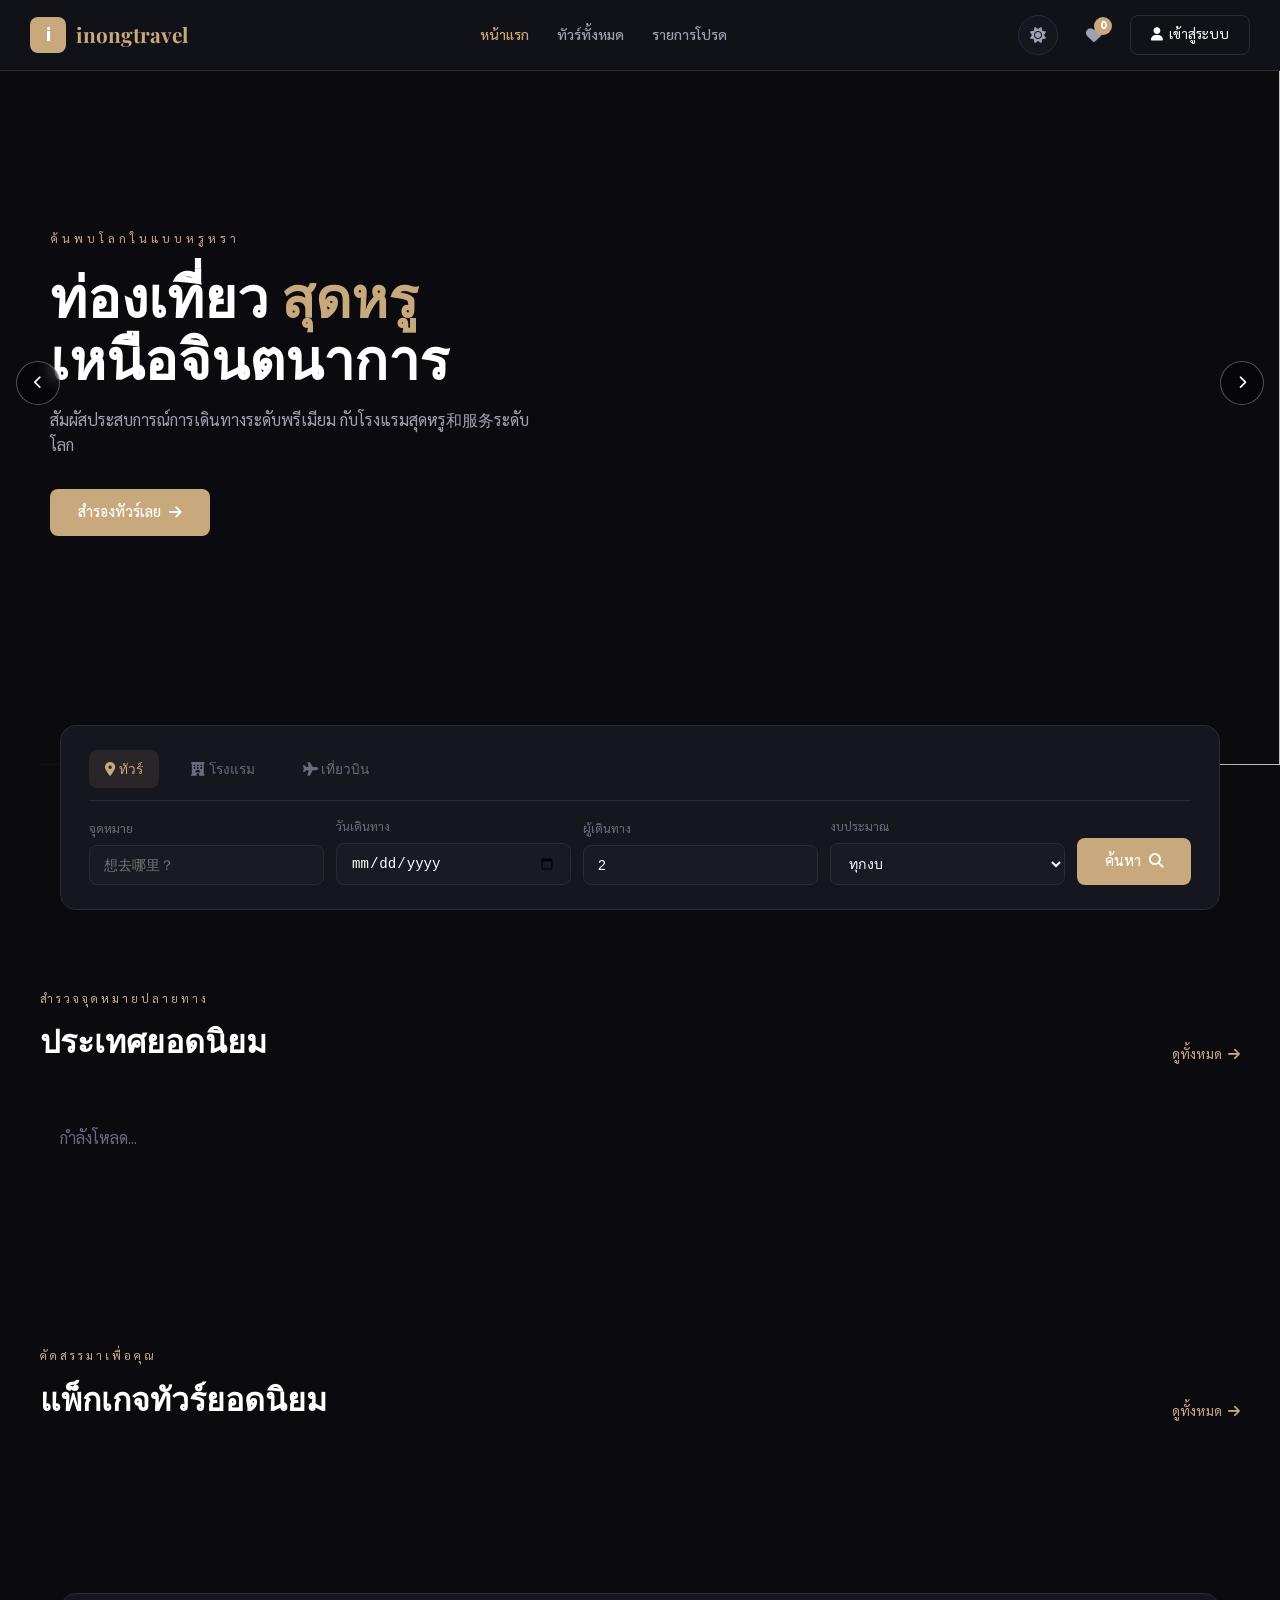
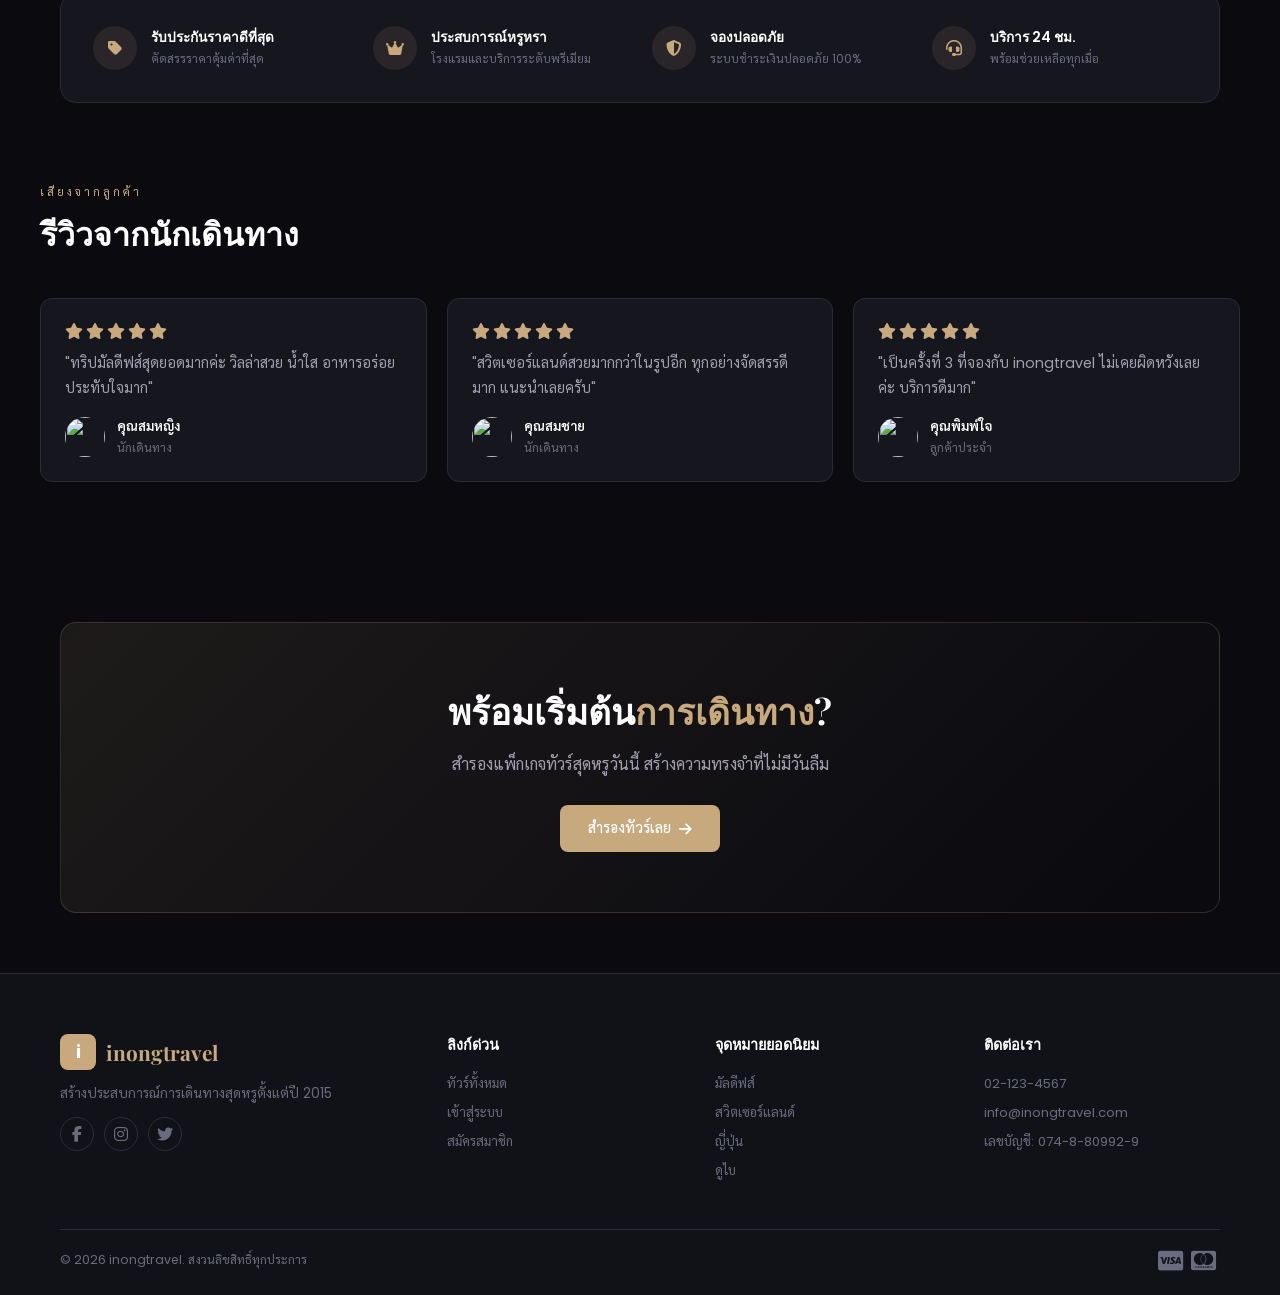
==== index.html @ 9f81c468 "Add files via upload" ====
<!DOCTYPE html>
<html lang="th" data-theme="dark">
<head>
<meta charset="UTF-8"><meta name="viewport" content="width=device-width,initial-scale=1.0">
<title>inongtravel - ท่องเที่ยวสุดหรู</title>
<link href="https://fonts.googleapis.com/css2?family=Playfair+Display:wght@400;500;600;700&family=Poppins:wght@300;400;500;600;700&family=Sarabun:wght@300;400;500;600;700&display=swap" rel="stylesheet">
<link rel="stylesheet" href="https://cdnjs.cloudflare.com/ajax/libs/font-awesome/6.5.0/css/all.min.css">
<link rel="stylesheet" href="assets/css/main.css">
<script src="https://www.gstatic.com/firebasejs/9.23.0/firebase-app-compat.js"></script>
<script src="https://www.gstatic.com/firebasejs/9.23.0/firebase-firestore-compat.js"></script>
</head>
<body>
<header class="header"><nav class="navbar">
<a href="index.html" class="logo"><div class="logo-icon">i</div><h1>inongtravel</h1></a>
<div class="nav-links"><a href="index.html" class="active">หน้าแรก</a><a href="tours.html">ทัวร์ทั้งหมด</a><a href="#" onclick="goWishlist(event)">รายการโปรด</a></div>
<div class="nav-right"><button class="theme-toggle"><i class="fas fa-sun"></i></button><a href="#" class="nav-icon" onclick="goWishlist(event)"><i class="fas fa-heart"></i><span class="badge wishlist-badge">0</span></a><a href="auth.html" class="btn-login"><i class="fas fa-user"></i> เข้าสู่ระบบ</a><button class="mobile-toggle"><span></span><span></span><span></span></button></div>
</nav></header>

<section class="hero">
<div class="hero-slide active"><img class="hero-bg" src="https://images.unsplash.com/photo-1571896349842-33c89424de2d?w=1600&q=80" alt=""></div>
<div class="hero-slide"><img class="hero-bg" src="https://images.unsplash.com/photo-1507525428034-b723cf961d3e?w=1600&q=80" alt=""></div>
<div class="hero-slide"><img class="hero-bg" src="https://images.unsplash.com/photo-1476514525535-07fb3b4ae5f1?w=1600&q=80" alt=""></div>
<div class="hero-overlay"></div>
<div class="slider-arrows"><button class="slider-arrow prev"><i class="fas fa-chevron-left"></i></button><button class="slider-arrow next"><i class="fas fa-chevron-right"></i></button></div>
<div class="dots"><div class="dot active"></div><div class="dot"></div><div class="dot"></div></div>
<div class="hero-content"><div class="hero-tag">ค้นพบโลกในแบบหรูหรา</div><h2>ท่องเที่ยว <span>สุดหรู</span><br>เหนือจินตนาการ</h2><p>สัมผัสประสบการณ์การเดินทางระดับพรีเมียม กับโรงแรมสุดหรู和服务ระดับโลก</p><a href="tours.html" class="btn btn-gold">สำรองทัวร์เลย <i class="fas fa-arrow-right"></i></a></div>
</section>

<div class="container"><div class="search-box">
<div class="search-tabs"><button class="search-tab active"><i class="fas fa-map-marker-alt"></i> ทัวร์</button><button class="search-tab"><i class="fas fa-hotel"></i> โรงแรม</button><button class="search-tab"><i class="fas fa-plane"></i> เที่ยวบิน</button></div>
<div class="search-fields">
<div class="search-field"><label>จุดหมาย</label><input type="text" placeholder="想去哪里？"></div>
<div class="search-field"><label>วันเดินทาง</label><input type="date"></div>
<div class="search-field"><label>ผู้เดินทาง</label><input type="number" value="2" min="1"></div>
<div class="search-field"><label>งบประมาณ</label><select><option>ทุกงบ</option><option>ต่ำกว่า 50,000</option><option>50,000 - 100,000</option><option>100,000+</option></select></div>
<a href="tours.html" class="btn btn-gold">ค้นหา <i class="fas fa-search"></i></a>
</div></div></div>

<section class="section container"><div class="section-header"><div><div class="section-tag">สำรวจจุดหมายปลายทาง</div><h2 class="section-title">ประเทศยอดนิยม</h2></div><a href="tours.html" class="section-link">ดูทั้งหมด <i class="fas fa-arrow-right"></i></a></div>
<div class="dest-grid" id="destGrid"><p style="color:var(--text-3);padding:20px;">กำลังโหลด...</p></div></section>

<section class="section container"><div class="section-header"><div><div class="section-tag">คัดสรรมาเพื่อคุณ</div><h2 class="section-title">แพ็กเกจทัวร์ยอดนิยม</h2></div><a href="tours.html" class="section-link">ดูทั้งหมด <i class="fas fa-arrow-right"></i></a></div>
<div class="tour-grid" id="homeTours"></div></section>

<div class="container"><div class="features">
<div class="feature"><div class="feature-icon"><i class="fas fa-tag"></i></div><div><h5>รับประกันราคาดีที่สุด</h5><p>คัดสรรราคาคุ้มค่าที่สุด</p></div></div>
<div class="feature"><div class="feature-icon"><i class="fas fa-crown"></i></div><div><h5>ประสบการณ์หรูหรา</h5><p>โรงแรมและบริการระดับพรีเมียม</p></div></div>
<div class="feature"><div class="feature-icon"><i class="fas fa-shield-alt"></i></div><div><h5>จองปลอดภัย</h5><p>ระบบชำระเงินปลอดภัย 100%</p></div></div>
<div class="feature"><div class="feature-icon"><i class="fas fa-headset"></i></div><div><h5>บริการ 24 ชม.</h5><p>พร้อมช่วยเหลือทุกเมื่อ</p></div></div>
</div></div>

<section class="section container"><div class="section-header"><div><div class="section-tag">เสียงจากลูกค้า</div><h2 class="section-title">รีวิวจากนักเดินทาง</h2></div></div>
<div class="review-grid">
<div class="review-card"><div class="review-stars"><i class="fas fa-star"></i><i class="fas fa-star"></i><i class="fas fa-star"></i><i class="fas fa-star"></i><i class="fas fa-star"></i></div><p>"ทริปมัลดีฟส์สุดยอดมากค่ะ วิลล่าสวย น้ำใส อาหารอร่อย ประทับใจมาก"</p><div class="review-author"><img src="https://randomuser.me/api/portraits/women/44.jpg" class="review-avatar"><div><div class="review-name">คุณสมหญิง</div><div class="review-role">นักเดินทาง</div></div></div></div>
<div class="review-card"><div class="review-stars"><i class="fas fa-star"></i><i class="fas fa-star"></i><i class="fas fa-star"></i><i class="fas fa-star"></i><i class="fas fa-star"></i></div><p>"สวิตเซอร์แลนด์สวยมากกว่าในรูปอีก ทุกอย่างจัดสรรดีมาก แนะนำเลยครับ"</p><div class="review-author"><img src="https://randomuser.me/api/portraits/men/32.jpg" class="review-avatar"><div><div class="review-name">คุณสมชาย</div><div class="review-role">นักเดินทาง</div></div></div></div>
<div class="review-card"><div class="review-stars"><i class="fas fa-star"></i><i class="fas fa-star"></i><i class="fas fa-star"></i><i class="fas fa-star"></i><i class="fas fa-star"></i></div><p>"เป็นครั้งที่ 3 ที่จองกับ inongtravel ไม่เคยผิดหวังเลยค่ะ บริการดีมาก"</p><div class="review-author"><img src="https://randomuser.me/api/portraits/women/68.jpg" class="review-avatar"><div><div class="review-name">คุณพิมพ์ใจ</div><div class="review-role">ลูกค้าประจำ</div></div></div></div>
</div></section>

<div class="container"><div class="cta"><h2>พร้อมเริ่มต้น<span style="color:var(--gold);">การเดินทาง</span>?</h2><p>สำรองแพ็กเกจทัวร์สุดหรูวันนี้ สร้างความทรงจำที่ไม่มีวันลืม</p><a href="tours.html" class="btn btn-gold">สำรองทัวร์เลย <i class="fas fa-arrow-right"></i></a></div></div>

<footer class="footer"><div class="container">
<div class="footer-grid">
<div class="footer-brand"><div class="logo"><div class="logo-icon">i</div><h1>inongtravel</h1></div><p>สร้างประสบการณ์การเดินทางสุดหรูตั้งแต่ปี 2015</p><div class="footer-social"><a href="#"><i class="fab fa-facebook-f"></i></a><a href="#"><i class="fab fa-instagram"></i></a><a href="#"><i class="fab fa-twitter"></i></a></div></div>
<div class="footer-col"><h4>ลิงก์ด่วน</h4><a href="tours.html">ทัวร์ทั้งหมด</a><a href="auth.html">เข้าสู่ระบบ</a><a href="auth.html">สมัครสมาชิก</a></div>
<div class="footer-col"><h4>จุดหมายยอดนิยม</h4><a href="tours.html">มัลดีฟส์</a><a href="tours.html">สวิตเซอร์แลนด์</a><a href="tours.html">ญี่ปุ่น</a><a href="tours.html">ดูไบ</a></div>
<div class="footer-col"><h4>ติดต่อเรา</h4><a href="#">02-123-4567</a><a href="#">info@inongtravel.com</a><a href="#">เลขบัญชี: 074-8-80992-9</a></div>
</div>
<div class="footer-bottom"><span>&copy; 2026 inongtravel. สงวนลิขสิทธิ์ทุกประการ</span><div><i class="fab fa-cc-visa" style="font-size:1.4rem;margin:0 4px;"></i><i class="fab fa-cc-mastercard" style="font-size:1.4rem;margin:0 4px;"></i></div></div>
</div></footer>

<div class="modal-overlay" id="tourModal"><div class="modal"><button class="modal-close" onclick="closeModal()">&times;</button><div class="modal-body"></div></div></div>

<script src="assets/js/app.js"></script>
<script>
// แสดงจุดหมายปลายทางจาก TOURS array (ทุกประเภท)
function loadDestinations(){
  const grid=document.getElementById('destGrid');
  getToursFromDB().then(tours=>{
    const types=['beach','mountain','city','adventure'];
    const dests=types.map(type=>{const t=tours.find(x=>x.type===type);return t?{id:t.id,name:t.name,img:t.images?.[0]||'',price:t.price,type}:null}).filter(Boolean);
    grid.innerHTML=dests.map(d=>`<div class="dest-card" onclick="showTourDetail('${d.id}')" style="cursor:pointer;"><img src="${d.img}" alt="${d.name}" loading="lazy"><div class="overlay"></div><div class="info"><h4>${d.name}</h4><span>&#3645;${d.price.toLocaleString()}</span></div></div>`).join('');
  });
}
async function loadHomeTours(){const tours=await getToursFromDB();renderTours(document.getElementById('homeTours'),tours,4)}
loadDestinations();loadHomeTours();
function goWishlist(e){e.preventDefault();const u=getUser();u?window.location.href='user.html?panel=wishlist':window.location.href='auth.html'}
</script>
</body></html>
---- assets/css/main.css ----
/* ===== THEME VARIABLES ===== */
:root,[data-theme="dark"]{--bg-1:#0a0a0f;--bg-2:#111118;--bg-3:#16161f;--bg-4:#1c1c28;--bg-input:#1a1a25;--text-1:#fff;--text-2:#a0a0b0;--text-3:#6b6b80;--border:#2a2a3a;--gold:#c8a97e;--gold-light:#d4bc96;--gold-bg:rgba(200,169,126,0.1);--shadow:0 4px 20px rgba(0,0,0,0.4)}
[data-theme="light"]{--bg-1:#f5f5f0;--bg-2:#fff;--bg-3:#fafafa;--bg-4:#f0efe8;--bg-input:#fff;--text-1:#1a1a1a;--text-2:#555;--text-3:#888;--border:#e0ddd5;--gold:#9a7b4f;--gold-light:#b89a6a;--gold-bg:rgba(154,123,79,0.08);--shadow:0 4px 20px rgba(0,0,0,0.08)}
/* ===== RESET ===== */
*,*::before,*::after{margin:0;padding:0;box-sizing:border-box}
html{scroll-behavior:smooth}
body{font-family:'Poppins','Sarabun',sans-serif;background:var(--bg-1);color:var(--text-1);line-height:1.6;transition:background .3s,color .3s}
a{text-decoration:none;color:inherit}
ul{list-style:none}
img{max-width:100%;display:block}
h1,h2,h3,h4{font-family:'Playfair Display',serif}
.container{max-width:1200px;margin:0 auto;padding:0 20px}
.btn{display:inline-flex;align-items:center;gap:8px;padding:12px 28px;border-radius:8px;font-size:.9rem;font-weight:500;cursor:pointer;border:none;transition:.3s}
.btn-gold{background:var(--gold);color:#fff}.btn-gold:hover{background:var(--gold-light)}
.btn-outline{border:1px solid var(--border);background:transparent;color:var(--text-1)}.btn-outline:hover{border-color:var(--gold);color:var(--gold)}
.btn-sm{padding:8px 18px;font-size:.8rem}
.btn-danger{background:#e74c3c;color:#fff}
.btn-success{background:#27ae60;color:#fff}
/* ===== HEADER ===== */
.header{position:fixed;top:0;left:0;right:0;z-index:1000;background:var(--bg-2);border-bottom:1px solid var(--border);backdrop-filter:blur(20px)}
.navbar{display:flex;align-items:center;justify-content:space-between;height:70px;max-width:1400px;margin:0 auto;padding:0 30px}
.logo{display:flex;align-items:center;gap:10px}
.logo-icon{width:36px;height:36px;background:var(--gold);border-radius:8px;display:flex;align-items:center;justify-content:center;color:#fff;font-weight:700;font-size:1.1rem}
.logo h1{font-size:1.3rem;color:var(--gold)}
.nav-links{display:flex;gap:28px;align-items:center}
.nav-links a{font-size:.88rem;color:var(--text-2);font-weight:500;transition:.3s}
.nav-links a:hover,.nav-links a.active{color:var(--gold)}
.nav-right{display:flex;align-items:center;gap:16px}
.theme-toggle{width:40px;height:40px;border-radius:50%;border:1px solid var(--border);background:var(--bg-3);color:var(--text-2);cursor:pointer;display:flex;align-items:center;justify-content:center;font-size:1rem}
.theme-toggle:hover{border-color:var(--gold);color:var(--gold)}
.nav-icon{position:relative;width:40px;height:40px;border-radius:50%;display:flex;align-items:center;justify-content:center;color:var(--text-2);transition:.3s;background:none;border:none;cursor:pointer}
.nav-icon:hover{color:var(--gold)}
.badge{position:absolute;top:2px;right:2px;width:18px;height:18px;background:var(--gold);color:#fff;border-radius:50%;font-size:.65rem;font-weight:700;display:flex;align-items:center;justify-content:center}
.btn-login{padding:8px 20px;border:1px solid var(--border);border-radius:8px;font-size:.85rem;color:var(--text-1);display:flex;align-items:center;gap:6px}
.btn-login:hover{border-color:var(--gold);color:var(--gold)}
.mobile-toggle{display:none;flex-direction:column;gap:5px;cursor:pointer;background:none;border:none;padding:8px}
.mobile-toggle span{display:block;width:22px;height:2px;background:var(--text-1);transition:.3s}
/* ===== HERO ===== */
.hero{position:relative;height:85vh;min-height:550px;display:flex;align-items:center;overflow:hidden}
.hero-slide{position:absolute;inset:0;opacity:0;transition:opacity .8s}.hero-slide.active{opacity:1}
.hero-bg{width:100%;height:100%;object-fit:cover}
.hero-overlay{position:absolute;inset:0;background:linear-gradient(to right,var(--bg-1) 0%,rgba(10,10,15,.6) 50%,transparent 100%)}
.hero-content{position:relative;z-index:2;max-width:600px;padding:0 50px}
.hero-tag{font-size:.75rem;text-transform:uppercase;letter-spacing:4px;color:var(--gold);margin-bottom:16px}
.hero h2{font-size:3.5rem;line-height:1.1;margin-bottom:20px}.hero h2 span{color:var(--gold)}
.hero p{color:var(--text-2);margin-bottom:30px;font-size:1rem}
.slider-arrows{position:absolute;top:50%;transform:translateY(-50%);width:100%;display:flex;justify-content:space-between;padding:0 16px;z-index:3;pointer-events:none}
.slider-arrow{width:44px;height:44px;border-radius:50%;border:1px solid rgba(255,255,255,.3);background:rgba(0,0,0,.3);backdrop-filter:blur(8px);color:#fff;display:flex;align-items:center;justify-content:center;cursor:pointer;pointer-events:all;transition:.3s}
.slider-arrow:hover{background:var(--gold);border-color:var(--gold)}
.dots{position:absolute;bottom:20px;left:50%;transform:translateX(-50%);display:flex;gap:8px;z-index:3}
.dot{width:8px;height:8px;border-radius:50%;background:rgba(255,255,255,.4);cursor:pointer}.dot.active{background:var(--gold);width:24px;border-radius:4px}
/* ===== SEARCH BOX ===== */
.search-box{background:var(--bg-3);border:1px solid var(--border);border-radius:16px;padding:24px 28px;margin-top:-40px;position:relative;z-index:10}
.search-tabs{display:flex;gap:16px;margin-bottom:16px;border-bottom:1px solid var(--border);padding-bottom:12px}
.search-tab{padding:8px 16px;border-radius:8px;font-size:.85rem;color:var(--text-3);cursor:pointer;border:none;background:none;transition:.3s}
.search-tab.active{background:var(--gold-bg);color:var(--gold)}
.search-fields{display:flex;gap:12px;align-items:flex-end;flex-wrap:wrap}
.search-field{flex:1;min-width:140px}
.search-field label{display:block;font-size:.78rem;color:var(--text-3);margin-bottom:6px}
.search-field input,.search-field select{width:100%;padding:11px 14px;background:var(--bg-input);border:1px solid var(--border);border-radius:8px;color:var(--text-1);font-size:.88rem;outline:none}
.search-field input:focus{border-color:var(--gold)}
/* ===== SECTION ===== */
.section{padding:80px 0}
.section-header{display:flex;align-items:flex-end;justify-content:space-between;margin-bottom:40px}
.section-tag{font-size:.72rem;text-transform:uppercase;letter-spacing:3px;color:var(--gold);margin-bottom:6px}
.section-title{font-size:2rem}
.section-link{font-size:.85rem;color:var(--gold);display:flex;align-items:center;gap:6px}
/* ===== CARDS ===== */
.dest-grid{display:flex;gap:16px;overflow-x:auto;padding-bottom:16px;scrollbar-width:none}.dest-grid::-webkit-scrollbar{display:none}
.dest-card{min-width:200px;border-radius:12px;overflow:hidden;position:relative;cursor:pointer;flex-shrink:0}
.dest-card img{width:100%;height:260px;object-fit:cover;transition:transform .5s}
.dest-card:hover img{transform:scale(1.08)}
.dest-card .overlay{position:absolute;inset:0;background:linear-gradient(to top,rgba(0,0,0,.8) 0%,transparent 60%)}
.dest-card .info{position:absolute;bottom:16px;left:16px}
.dest-card .info h4{font-size:1.1rem;margin-bottom:2px}
.dest-card .info span{font-size:.82rem;color:var(--gold)}
.tour-grid{display:grid;grid-template-columns:repeat(auto-fill,minmax(280px,1fr));gap:20px}
.tour-card{background:var(--bg-3);border:1px solid var(--border);border-radius:12px;overflow:hidden;transition:.3s}
.tour-card:hover{transform:translateY(-6px);box-shadow:var(--shadow);border-color:rgba(200,169,126,.3)}
.tour-card-img{position:relative;height:200px;overflow:hidden}
.tour-card-img img{width:100%;height:100%;object-fit:cover;transition:transform .5s}
.tour-card:hover .tour-card-img img{transform:scale(1.06)}
.tour-badge{position:absolute;top:12px;left:12px;padding:4px 10px;border-radius:4px;font-size:.68rem;font-weight:600;text-transform:uppercase}
.badge-hot{background:var(--gold);color:#fff}.badge-new{background:#3498db;color:#fff}.badge-sale{background:#e74c3c;color:#fff}.badge-premium{background:#9c27b0;color:#fff}
.tour-card-body{padding:18px;cursor:pointer}
.tour-card-body h4{font-size:1rem;margin-bottom:8px}
.tour-meta{display:flex;gap:12px;font-size:.78rem;color:var(--text-3);margin-bottom:4px}
.tour-meta i{color:var(--gold);margin-right:4px}
.tour-rating{color:var(--gold);font-size:.8rem;margin-bottom:12px}
.tour-price{display:flex;align-items:flex-end;justify-content:space-between}
.tour-price .amount{font-size:1.2rem;font-weight:700;color:var(--gold)}
.tour-price .unit{font-size:.75rem;color:var(--text-3)}
.btn-detail{padding:8px 18px;border:1px solid var(--gold);border-radius:6px;font-size:.78rem;color:var(--gold);background:none;cursor:pointer;transition:.3s}
.btn-detail:hover{background:var(--gold);color:#fff}
.wishlist-btn{position:absolute;top:12px;right:12px;z-index:2;width:34px;height:34px;border-radius:50%;background:rgba(0,0,0,.5);border:none;color:#fff;cursor:pointer;font-size:.9rem;transition:.3s}
.wishlist-btn.active{color:#e74c3c}
/* ===== FEATURES ===== */
.features{display:grid;grid-template-columns:repeat(4,1fr);gap:24px;background:var(--bg-3);border:1px solid var(--border);border-radius:16px;padding:32px;margin-top:50px}
.feature{display:flex;align-items:center;gap:14px}
.feature-icon{width:44px;height:44px;border-radius:50%;background:var(--gold-bg);display:flex;align-items:center;justify-content:center;color:var(--gold);flex-shrink:0}
.feature h5{font-family:'Poppins',sans-serif;font-size:.85rem;font-weight:600}
.feature p{font-size:.75rem;color:var(--text-3)}
/* ===== REVIEWS ===== */
.review-grid{display:grid;grid-template-columns:repeat(auto-fill,minmax(320px,1fr));gap:20px}
.review-card{background:var(--bg-3);border:1px solid var(--border);border-radius:12px;padding:24px}
.review-stars{display:flex;gap:3px;color:var(--gold);margin-bottom:12px}
.review-card p{font-size:.9rem;color:var(--text-2);line-height:1.7;margin-bottom:16px}
.review-author{display:flex;align-items:center;gap:12px}
.review-avatar{width:40px;height:40px;border-radius:50%;object-fit:cover}
.review-name{font-size:.85rem;font-weight:600}
.review-role{font-size:.75rem;color:var(--text-3)}
/* ===== CTA ===== */
.cta{background:linear-gradient(135deg,var(--gold-bg),transparent);border:1px solid rgba(200,169,126,.2);border-radius:16px;padding:60px;text-align:center;margin:60px 0}
.cta h2{font-size:2.2rem;margin-bottom:12px}
.cta p{color:var(--text-2);margin-bottom:28px}
/* ===== ABOUT ===== */
.about-grid{display:grid;grid-template-columns:1fr 1fr;gap:50px;align-items:center}
.about-img{border-radius:16px;overflow:hidden;position:relative}
.about-img img{width:100%;height:400px;object-fit:cover}
.about-badge{position:absolute;bottom:20px;right:-10px;background:var(--gold);color:#fff;padding:16px 22px;border-radius:12px;text-align:center}
.about-badge .num{font-family:'Playfair Display',serif;font-size:2rem;font-weight:700;line-height:1}
.about-badge .txt{font-size:.75rem}
.about-stats{display:grid;grid-template-columns:repeat(3,1fr);gap:20px;margin-top:28px}
.about-stats .num{font-size:1.6rem;font-weight:700;color:var(--gold)}
.about-stats .lbl{font-size:.78rem;color:var(--text-3)}
/* ===== AUTH ===== */
.auth-page{padding:120px 20px 60px;max-width:460px;margin:0 auto}
.auth-card{background:var(--bg-3);border:1px solid var(--border);border-radius:16px;padding:36px}
.auth-card h2{text-align:center;margin-bottom:6px}
.auth-card .sub{text-align:center;color:var(--text-3);margin-bottom:28px;font-size:.88rem}
.auth-tabs{display:flex;gap:0;margin-bottom:24px;background:var(--bg-input);border-radius:8px;padding:4px}
.auth-tab{flex:1;padding:10px;text-align:center;border-radius:6px;font-size:.85rem;cursor:pointer;border:none;background:none;color:var(--text-3);transition:.3s}
.auth-tab.active{background:var(--gold);color:#fff}
.form-group{margin-bottom:16px}
.form-group label{display:block;font-size:.82rem;color:var(--text-2);margin-bottom:6px}
.form-group input,.form-group select,.form-group textarea{width:100%;padding:11px 14px;background:var(--bg-input);border:1px solid var(--border);border-radius:8px;color:var(--text-1);font-size:.88rem;outline:none}
.form-group input:focus{border-color:var(--gold)}
.form-row{display:grid;grid-template-columns:1fr 1fr;gap:12px}
.auth-link{text-align:center;margin-top:18px;font-size:.85rem;color:var(--text-3)}
.auth-link a{color:var(--gold)}
.tab-content{display:none}.tab-content.active{display:block}
/* ===== USER PANEL ===== */
.user-layout{display:grid;grid-template-columns:240px 1fr;gap:28px;padding:100px 20px 60px}
.user-sidebar{background:var(--bg-3);border:1px solid var(--border);border-radius:12px;padding:24px;text-align:center;align-self:start;position:sticky;top:90px}
.user-avatar{width:80px;height:80px;border-radius:50%;border:3px solid var(--gold);object-fit:cover;margin:0 auto 12px}
.user-sidebar h4{font-family:'Poppins',sans-serif;font-size:.95rem;margin-bottom:4px}
.user-sidebar .email{font-size:.78rem;color:var(--text-3);margin-bottom:16px}
.user-menu a{display:flex;align-items:center;gap:10px;padding:10px 14px;border-radius:8px;font-size:.85rem;color:var(--text-2);margin-bottom:2px;transition:.3s}
.user-menu a:hover,.user-menu a.active{background:var(--gold-bg);color:var(--gold)}
.user-panel{display:none}.user-panel.active{display:block}
/* ===== BOOKING ===== */
.booking-steps{display:flex;align-items:center;justify-content:center;gap:0;margin-bottom:40px}
.booking-step{display:flex;align-items:center;gap:8px;padding:10px 20px}
.booking-step .num{width:30px;height:30px;border-radius:50%;border:2px solid var(--border);display:flex;align-items:center;justify-content:center;font-size:.82rem;font-weight:600}
.booking-step.active .num{background:var(--gold);border-color:var(--gold);color:#fff}
.booking-step.done .num{background:#27ae60;border-color:#27ae60;color:#fff}
.booking-step .lbl{font-size:.82rem;color:var(--text-3)}
.step-line{width:50px;height:2px;background:var(--border)}.step-line.active{background:var(--gold)}
.booking-layout{display:grid;grid-template-columns:1fr 340px;gap:28px}
.booking-form{background:var(--bg-3);border:1px solid var(--border);border-radius:12px;padding:28px}
.booking-summary{background:var(--bg-3);border:1px solid var(--border);border-radius:12px;padding:24px;position:sticky;top:90px;align-self:start}
.summary-row{display:flex;justify-content:space-between;font-size:.85rem;color:var(--text-2);margin-bottom:8px}
.summary-total{display:flex;justify-content:space-between;border-top:1px solid var(--border);padding-top:12px;margin-top:8px;font-weight:600;font-size:1.1rem}
.summary-total span:last-child{color:var(--gold)}
.upload-area{border:2px dashed var(--border);border-radius:10px;padding:32px;text-align:center;cursor:pointer;transition:.3s}
.upload-area:hover{border-color:var(--gold)}
.upload-area i{font-size:2rem;color:var(--text-3);margin-bottom:8px}
.upload-area p{font-size:.85rem;color:var(--text-3)}
/* ===== ADMIN ===== */
.admin-layout{display:grid;grid-template-columns:240px 1fr;min-height:100vh}
.admin-sidebar{background:var(--bg-2);border-right:1px solid var(--border);padding:24px 16px}
.admin-sidebar .logo h1{font-size:1.1rem;margin-bottom:28px}
.admin-menu a{display:flex;align-items:center;gap:10px;padding:11px 14px;border-radius:8px;font-size:.85rem;color:var(--text-2);margin-bottom:2px;transition:.3s}
.admin-menu a:hover,.admin-menu a.active{background:var(--gold-bg);color:var(--gold)}
.admin-menu a i{width:20px;text-align:center}
.admin-main{padding:28px;overflow-y:auto}
.admin-header{display:flex;align-items:center;justify-content:space-between;margin-bottom:28px}
.admin-header h2{font-size:1.5rem}
.admin-section{display:none}.admin-section.active{display:block}
.stat-cards{display:grid;grid-template-columns:repeat(4,1fr);gap:16px;margin-bottom:28px}
.stat-card{background:var(--bg-3);border:1px solid var(--border);border-radius:12px;padding:20px}
.stat-card .label{font-size:.78rem;color:var(--text-3);margin-bottom:6px}
.stat-card .value{font-size:1.6rem;font-weight:700;color:var(--gold)}
.stat-card .change{font-size:.75rem;color:#27ae60;margin-top:4px}
/* ===== TABLE ===== */
.data-table{width:100%;border-collapse:collapse}
.data-table th{text-align:left;padding:12px 14px;background:var(--bg-3);border:1px solid var(--border);font-size:.78rem;font-weight:600;color:var(--text-3);text-transform:uppercase}
.data-table td{padding:12px 14px;border:1px solid var(--border);font-size:.85rem}
.data-table tr:hover td{background:var(--gold-bg)}
.status{display:inline-block;padding:3px 10px;border-radius:20px;font-size:.72rem;font-weight:500}
.status-active{background:rgba(39,174,96,.15);color:#27ae60}
.status-pending{background:rgba(241,196,15,.15);color:#f1c40f}
.status-cancel{background:rgba(231,76,60,.15);color:#e74c3c}
/* ===== MODAL ===== */
.modal-overlay{display:none;position:fixed;inset:0;background:rgba(0,0,0,.6);z-index:2000;align-items:center;justify-content:center}
.modal-overlay.show{display:flex}
.modal{background:var(--bg-3);border:1px solid var(--border);border-radius:16px;padding:32px;max-width:700px;width:90%;max-height:85vh;overflow-y:auto;position:relative}
.modal-close{position:absolute;top:12px;right:16px;background:none;border:none;font-size:1.4rem;cursor:pointer;color:var(--text-3)}
/* ===== TOAST ===== */
.toast{position:fixed;top:90px;right:20px;z-index:3000;background:var(--bg-3);border:1px solid var(--border);border-radius:10px;padding:14px 20px;box-shadow:var(--shadow);display:flex;align-items:center;gap:10px;transform:translateX(120%);transition:transform .4s;max-width:360px}
.toast.show{transform:translateX(0)}
.toast.success{border-left:4px solid #27ae60}
.toast.error{border-left:4px solid #e74c3c}
.toast.info{border-left:4px solid #3498db}
/* ===== FILTER BAR ===== */
.filter-bar{display:flex;align-items:center;justify-content:space-between;background:var(--bg-3);border:1px solid var(--border);border-radius:10px;padding:12px 20px;margin-bottom:24px;flex-wrap:wrap;gap:12px}
.filter-tabs{display:flex;gap:6px}
.filter-tab{padding:6px 16px;border-radius:6px;font-size:.82rem;color:var(--text-3);cursor:pointer;border:none;background:none;transition:.3s}
.filter-tab.active{background:var(--gold);color:#fff}
/* ===== PAGINATION ===== */
.pagination{display:flex;justify-content:center;gap:6px;margin-top:32px}
.pagination a,.pagination span{width:36px;height:36px;display:flex;align-items:center;justify-content:center;border-radius:6px;font-size:.82rem;border:1px solid var(--border);color:var(--text-3)}
.pagination a:hover{border-color:var(--gold);color:var(--gold)}
.pagination .active{background:var(--gold);color:#fff;border-color:var(--gold)}
/* ===== FOOTER ===== */
.footer{background:var(--bg-2);border-top:1px solid var(--border);padding:60px 0 0}
.footer-grid{display:grid;grid-template-columns:1.5fr 1fr 1fr 1fr;gap:32px;margin-bottom:40px}
.footer-brand p{font-size:.85rem;color:var(--text-3);margin:12px 0;line-height:1.7}
.footer-social{display:flex;gap:10px}
.footer-social a{width:34px;height:34px;border-radius:50%;border:1px solid var(--border);display:flex;align-items:center;justify-content:center;color:var(--text-3);transition:.3s}
.footer-social a:hover{border-color:var(--gold);color:var(--gold)}
.footer-col h4{font-family:'Poppins',sans-serif;font-size:.9rem;margin-bottom:16px}
.footer-col a{display:block;font-size:.82rem;color:var(--text-3);margin-bottom:8px}
.footer-col a:hover{color:var(--gold)}
.footer-bottom{border-top:1px solid var(--border);padding:20px 0;display:flex;justify-content:space-between;font-size:.78rem;color:var(--text-3)}
/* ===== IMAGE SLIDER (Tour Detail) ===== */
.img-slider{position:relative;border-radius:12px;overflow:hidden;margin-bottom:20px}
.img-slider img{width:100%;height:400px;object-fit:cover;display:none}
.img-slider img.active{display:block}
.img-slider .slider-arrow{position:absolute;top:50%;transform:translateY(-50%);z-index:2}
.img-dots{display:flex;justify-content:center;gap:8px;margin-top:12px}
/* ===== RESPONSIVE ===== */
@media(max-width:1024px){.features{grid-template-columns:repeat(2,1fr)}.stat-cards{grid-template-columns:repeat(2,1fr)}.footer-grid{grid-template-columns:repeat(2,1fr)}}
@media(max-width:768px){.nav-links{display:none}.nav-links.show{display:flex;position:absolute;top:70px;left:0;right:0;background:var(--bg-2);flex-direction:column;padding:20px;border-bottom:1px solid var(--border);gap:14px}.mobile-toggle{display:flex}.hero h2{font-size:2.2rem}.search-fields{flex-direction:column}.tour-grid{grid-template-columns:1fr}.features{grid-template-columns:1fr}.about-grid{grid-template-columns:1fr}.review-grid{grid-template-columns:1fr}.booking-layout{grid-template-columns:1fr}.user-layout{grid-template-columns:1fr}.admin-layout{grid-template-columns:1fr}.admin-sidebar{display:none}.stat-cards{grid-template-columns:1fr}.footer-grid{grid-template-columns:1fr}.btn-login{display:none}}
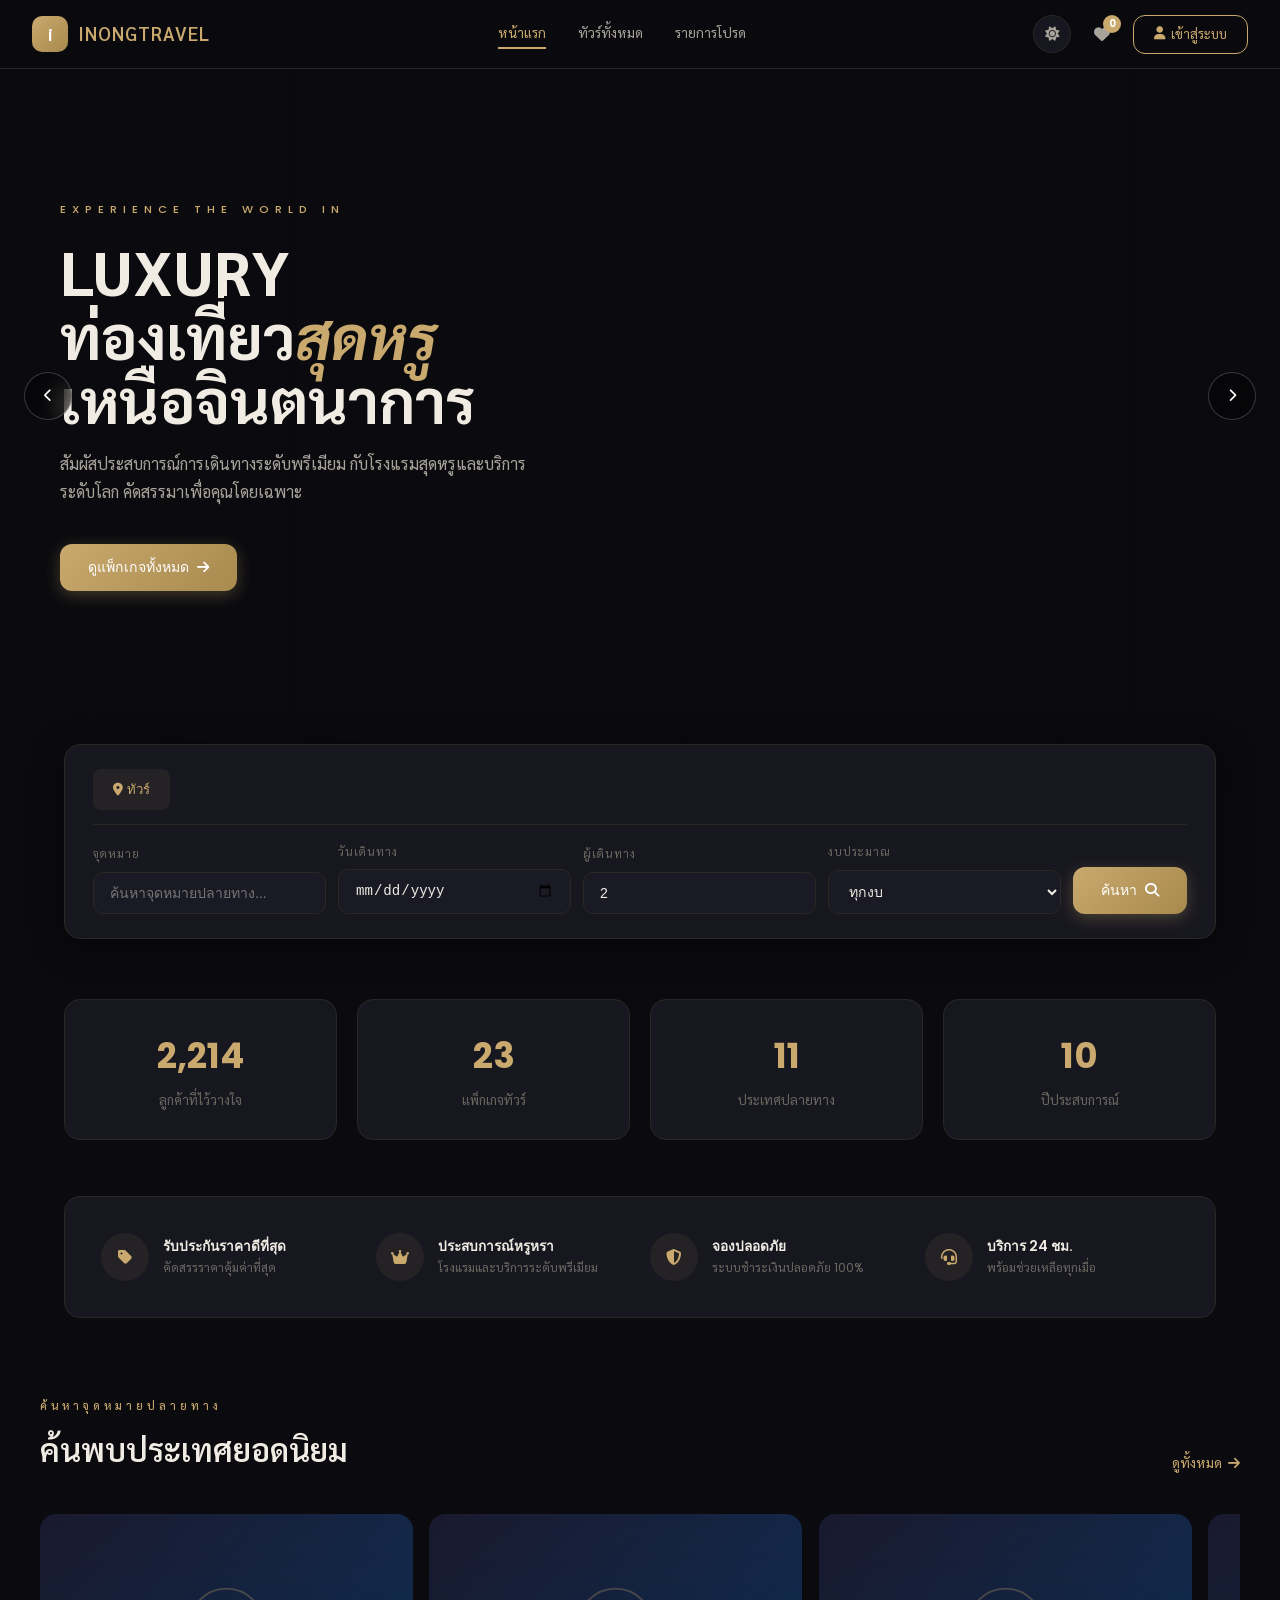
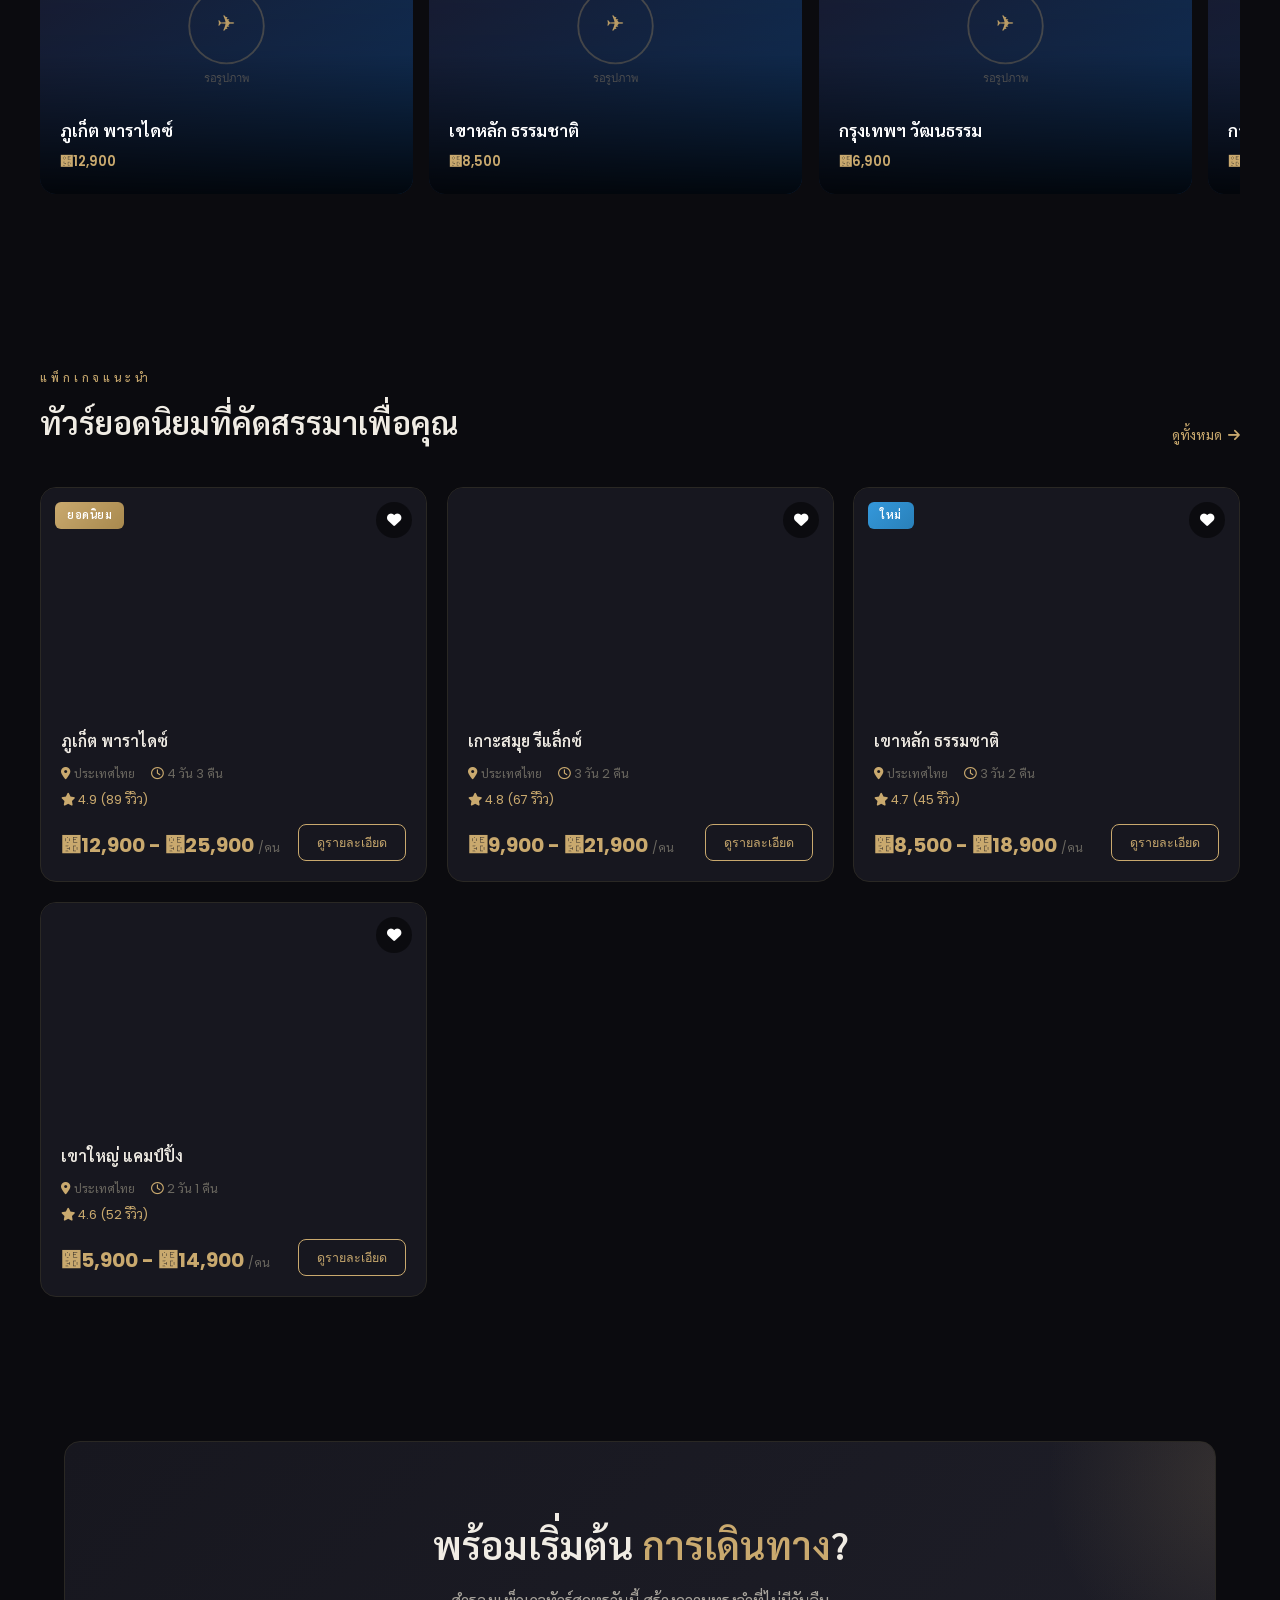
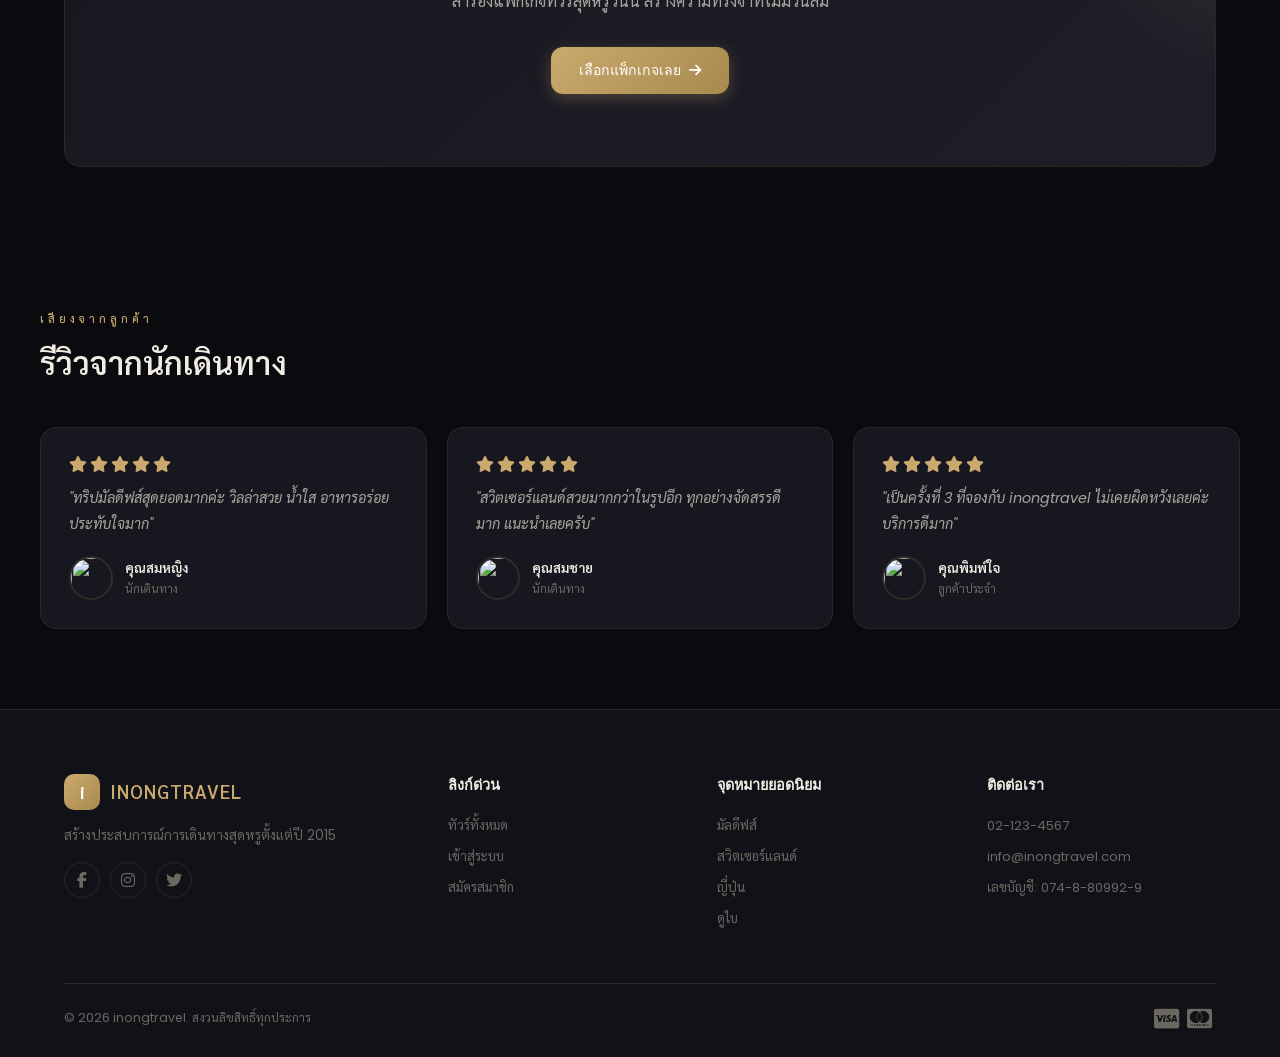
==== commit 6048c28c: "Add files via upload" ====
--- a/index.html
+++ b/index.html
@@ -2,45 +2,77 @@
 <html lang="th" data-theme="dark">
 <head>
 <meta charset="UTF-8"><meta name="viewport" content="width=device-width,initial-scale=1.0">
-<title>inongtravel - ท่องเที่ยวสุดหรู</title>
-<link href="https://fonts.googleapis.com/css2?family=Playfair+Display:wght@400;500;600;700&family=Poppins:wght@300;400;500;600;700&family=Sarabun:wght@300;400;500;600;700&display=swap" rel="stylesheet">
-<link rel="stylesheet" href="https://cdnjs.cloudflare.com/ajax/libs/font-awesome/6.5.0/css/all.min.css">
+<title>inongtravel - ท่องเที่ยวสุดหรู แพ็กเกจทัวร์พรีเมียม</title>
+<meta name="description" content="inongtravel แพ็กเกจทัวร์สุดหรู ท่องเที่ยวระดับพรีเมียม ทั้งในและต่างประเทศ จองง่าย ราคาดีที่สุด">
+<meta name="keywords" content="ทัวร์,ท่องเที่ยว,แพ็กเกจทัวร์,ทัวร์ต่างประเทศ,ทัวร์หรู,inongtravel">
+<link rel="canonical" href="https://inongtravel.com/">
+<meta property="og:type" content="website">
+<meta property="og:title" content="inongtravel - ท่องเที่ยวสุดหรู">
+<meta property="og:description" content="แพ็กเกจทัวร์สุดหรู ท่องเที่ยวระดับพรีเมียม ทั้งในและต่างประเทศ">
+<meta property="og:image" content="https://images.unsplash.com/photo-1571896349842-33c89424de2d?w=1200&q=80">
+<meta name="theme-color" content="#0b0b0f">
+<link rel="icon" type="image/svg+xml" href="data:image/svg+xml,<svg xmlns='http://www.w3.org/2000/svg' viewBox='0 0 100 100'><rect width='100' height='100' rx='20' fill='%23c9a96e'/><text x='50' y='68' font-size='55' font-weight='bold' text-anchor='middle' fill='white' font-family='serif'>i</text></svg>">
+
+<!-- Preconnect to external domains -->
+<link rel="preconnect" href="https://fonts.googleapis.com">
+<link rel="preconnect" href="https://fonts.gstatic.com" crossorigin>
+<link rel="preconnect" href="https://images.unsplash.com">
+<link rel="preconnect" href="https://www.gstatic.com">
+
+<!-- Preload critical resources -->
+<link rel="preload" href="assets/css/main.css" as="style">
+<link rel="preload" href="assets/js/app.js" as="script">
+
+<!-- Fonts – load async -->
+<link rel="preconnect" href="https://fonts.googleapis.com">
+<link href="https://fonts.googleapis.com/css2?family=Playfair+Display:ital,wght@0,400;0,500;0,600;0,700;1,400;1,700&family=Poppins:wght@300;400;500;600;700&family=Sarabun:wght@300;400;500;600;700&display=swap" rel="stylesheet" media="print" onload="this.media='all'">
+<noscript><link rel="stylesheet" href="https://fonts.googleapis.com/css2?family=Playfair+Display:ital,wght@0,400;0,500;0,600;0,700;1,400;1,700&family=Poppins:wght@300;400;500;600;700&family=Sarabun:wght@300;400;500;600;700&display=swap"></noscript>
+
+<!-- Font Awesome – load async -->
+<link rel="stylesheet" href="https://cdnjs.cloudflare.com/ajax/libs/font-awesome/6.5.0/css/all.min.css" media="print" onload="this.media='all'">
+<noscript><link rel="stylesheet" href="https://cdnjs.cloudflare.com/ajax/libs/font-awesome/6.5.0/css/all.min.css"></noscript>
+
+<!-- Main CSS -->
 <link rel="stylesheet" href="assets/css/main.css">
+
+<!-- Firebase -->
 <script src="https://www.gstatic.com/firebasejs/9.23.0/firebase-app-compat.js"></script>
+<script src="https://www.gstatic.com/firebasejs/9.23.0/firebase-auth-compat.js"></script>
 <script src="https://www.gstatic.com/firebasejs/9.23.0/firebase-firestore-compat.js"></script>
 </head>
 <body>
 <header class="header"><nav class="navbar">
-<a href="index.html" class="logo"><div class="logo-icon">i</div><h1>inongtravel</h1></a>
+<a href="index.html" class="logo"><div class="logo-icon">i</div><h1>INONGTRAVEL</h1></a>
 <div class="nav-links"><a href="index.html" class="active">หน้าแรก</a><a href="tours.html">ทัวร์ทั้งหมด</a><a href="#" onclick="goWishlist(event)">รายการโปรด</a></div>
-<div class="nav-right"><button class="theme-toggle"><i class="fas fa-sun"></i></button><a href="#" class="nav-icon" onclick="goWishlist(event)"><i class="fas fa-heart"></i><span class="badge wishlist-badge">0</span></a><a href="auth.html" class="btn-login"><i class="fas fa-user"></i> เข้าสู่ระบบ</a><button class="mobile-toggle"><span></span><span></span><span></span></button></div>
+<div class="nav-right"><button class="theme-toggle" onclick="toggleTheme()"><i class="fas fa-sun"></i></button><a href="#" class="nav-icon" onclick="goWishlist(event)"><i class="fas fa-heart"></i><span class="badge wishlist-badge">0</span></a><a href="auth.html" class="btn-login"><i class="fas fa-user"></i> เข้าสู่ระบบ</a><button class="mobile-toggle"><span></span><span></span><span></span></button></div>
 </nav></header>
 
 <section class="hero">
-<div class="hero-slide active"><img class="hero-bg" src="https://images.unsplash.com/photo-1571896349842-33c89424de2d?w=1600&q=80" alt=""></div>
-<div class="hero-slide"><img class="hero-bg" src="https://images.unsplash.com/photo-1507525428034-b723cf961d3e?w=1600&q=80" alt=""></div>
-<div class="hero-slide"><img class="hero-bg" src="https://images.unsplash.com/photo-1476514525535-07fb3b4ae5f1?w=1600&q=80" alt=""></div>
+<div class="hero-slide active"><img class="hero-bg" src="https://images.unsplash.com/photo-1571896349842-33c89424de2d?w=1600&q=80" alt="Luxury Travel" onerror="handleImageError(this,'hero')"></div>
+<div class="hero-slide"><img class="hero-bg" src="https://images.unsplash.com/photo-1507525428034-b723cf961d3e?w=1600&q=80" alt="Beach Paradise" onerror="handleImageError(this,'hero')"></div>
+<div class="hero-slide"><img class="hero-bg" src="https://images.unsplash.com/photo-1476514525535-07fb3b4ae5f1?w=1600&q=80" alt="Mountain Adventure" onerror="handleImageError(this,'hero')"></div>
 <div class="hero-overlay"></div>
 <div class="slider-arrows"><button class="slider-arrow prev"><i class="fas fa-chevron-left"></i></button><button class="slider-arrow next"><i class="fas fa-chevron-right"></i></button></div>
 <div class="dots"><div class="dot active"></div><div class="dot"></div><div class="dot"></div></div>
-<div class="hero-content"><div class="hero-tag">ค้นพบโลกในแบบหรูหรา</div><h2>ท่องเที่ยว <span>สุดหรู</span><br>เหนือจินตนาการ</h2><p>สัมผัสประสบการณ์การเดินทางระดับพรีเมียม กับโรงแรมสุดหรู和服务ระดับโลก</p><a href="tours.html" class="btn btn-gold">สำรองทัวร์เลย <i class="fas fa-arrow-right"></i></a></div>
+<div class="hero-content"><div class="hero-tag">Experience the world in</div><h2>LUXURY<br>ท่องเที่ยว<span>สุดหรู</span><br>เหนือจินตนาการ</h2><p>สัมผัสประสบการณ์การเดินทางระดับพรีเมียม กับโรงแรมสุดหรูและบริการระดับโลก คัดสรรมาเพื่อคุณโดยเฉพาะ</p><a href="tours.html" class="btn btn-gold">ดูแพ็กเกจทั้งหมด <i class="fas fa-arrow-right"></i></a></div>
 </section>
 
 <div class="container"><div class="search-box">
-<div class="search-tabs"><button class="search-tab active"><i class="fas fa-map-marker-alt"></i> ทัวร์</button><button class="search-tab"><i class="fas fa-hotel"></i> โรงแรม</button><button class="search-tab"><i class="fas fa-plane"></i> เที่ยวบิน</button></div>
+<div class="search-tabs"><button class="search-tab active"><i class="fas fa-map-marker-alt"></i> ทัวร์</button></div>
 <div class="search-fields">
-<div class="search-field"><label>จุดหมาย</label><input type="text" placeholder="想去哪里？"></div>
+<div class="search-field"><label>จุดหมาย</label><input type="text" id="homeSearch" placeholder="ค้นหาจุดหมายปลายทาง..."></div>
 <div class="search-field"><label>วันเดินทาง</label><input type="date"></div>
 <div class="search-field"><label>ผู้เดินทาง</label><input type="number" value="2" min="1"></div>
 <div class="search-field"><label>งบประมาณ</label><select><option>ทุกงบ</option><option>ต่ำกว่า 50,000</option><option>50,000 - 100,000</option><option>100,000+</option></select></div>
-<a href="tours.html" class="btn btn-gold">ค้นหา <i class="fas fa-search"></i></a>
+<a href="tours.html" class="btn btn-gold" onclick="goSearch(event)">ค้นหา <i class="fas fa-search"></i></a>
 </div></div></div>
 
-<section class="section container"><div class="section-header"><div><div class="section-tag">สำรวจจุดหมายปลายทาง</div><h2 class="section-title">ประเทศยอดนิยม</h2></div><a href="tours.html" class="section-link">ดูทั้งหมด <i class="fas fa-arrow-right"></i></a></div>
-<div class="dest-grid" id="destGrid"><p style="color:var(--text-3);padding:20px;">กำลังโหลด...</p></div></section>
-
-<section class="section container"><div class="section-header"><div><div class="section-tag">คัดสรรมาเพื่อคุณ</div><h2 class="section-title">แพ็กเกจทัวร์ยอดนิยม</h2></div><a href="tours.html" class="section-link">ดูทั้งหมด <i class="fas fa-arrow-right"></i></a></div>
-<div class="tour-grid" id="homeTours"></div></section>
+<div class="container" id="counterSection" style="margin-top:60px;"><div style="display:grid;grid-template-columns:repeat(4,1fr);gap:20px;text-align:center;">
+<div style="background:var(--bg-3);border:1px solid var(--border);border-radius:var(--radius-lg);padding:28px;"><div style="font-size:2.2rem;font-weight:700;color:var(--gold);" class="counter" data-target="2458">0</div><div style="font-size:.82rem;color:var(--text-3);margin-top:6px;">ลูกค้าที่ไว้วางใจ</div></div>
+<div style="background:var(--bg-3);border:1px solid var(--border);border-radius:var(--radius-lg);padding:28px;"><div style="font-size:2.2rem;font-weight:700;color:var(--gold);" class="counter" data-target="23">0</div><div style="font-size:.82rem;color:var(--text-3);margin-top:6px;">แพ็กเกจทัวร์</div></div>
+<div style="background:var(--bg-3);border:1px solid var(--border);border-radius:var(--radius-lg);padding:28px;"><div style="font-size:2.2rem;font-weight:700;color:var(--gold);" class="counter" data-target="11">0</div><div style="font-size:.82rem;color:var(--text-3);margin-top:6px;">ประเทศปลายทาง</div></div>
+<div style="background:var(--bg-3);border:1px solid var(--border);border-radius:var(--radius-lg);padding:28px;"><div style="font-size:2.2rem;font-weight:700;color:var(--gold);" class="counter" data-target="10">0</div><div style="font-size:.82rem;color:var(--text-3);margin-top:6px;">ปีประสบการณ์</div></div>
+</div></div>
 
 <div class="container"><div class="features">
 <div class="feature"><div class="feature-icon"><i class="fas fa-tag"></i></div><div><h5>รับประกันราคาดีที่สุด</h5><p>คัดสรรราคาคุ้มค่าที่สุด</p></div></div>
@@ -49,6 +81,14 @@
 <div class="feature"><div class="feature-icon"><i class="fas fa-headset"></i></div><div><h5>บริการ 24 ชม.</h5><p>พร้อมช่วยเหลือทุกเมื่อ</p></div></div>
 </div></div>
 
+<section class="section container"><div class="section-header"><div><div class="section-tag">ค้นหาจุดหมายปลายทาง</div><h2 class="section-title">ค้นพบประเทศยอดนิยม</h2></div><a href="tours.html" class="section-link">ดูทั้งหมด <i class="fas fa-arrow-right"></i></a></div>
+<div class="dest-grid" id="destGrid"><p style="color:var(--text-3);padding:20px;">กำลังโหลด...</p></div></section>
+
+<section class="section container"><div class="section-header"><div><div class="section-tag">แพ็กเกจแนะนำ</div><h2 class="section-title">ทัวร์ยอดนิยมที่คัดสรรมาเพื่อคุณ</h2></div><a href="tours.html" class="section-link">ดูทั้งหมด <i class="fas fa-arrow-right"></i></a></div>
+<div class="tour-grid" id="homeTours"></div></section>
+
+<div class="container"><div class="cta"><h2>พร้อมเริ่มต้น<span> การเดินทาง</span>?</h2><p>สำรองแพ็กเกจทัวร์สุดหรูวันนี้ สร้างความทรงจำที่ไม่มีวันลืม</p><a href="tours.html" class="btn btn-gold">เลือกแพ็กเกจเลย <i class="fas fa-arrow-right"></i></a></div></div>
+
 <section class="section container"><div class="section-header"><div><div class="section-tag">เสียงจากลูกค้า</div><h2 class="section-title">รีวิวจากนักเดินทาง</h2></div></div>
 <div class="review-grid">
 <div class="review-card"><div class="review-stars"><i class="fas fa-star"></i><i class="fas fa-star"></i><i class="fas fa-star"></i><i class="fas fa-star"></i><i class="fas fa-star"></i></div><p>"ทริปมัลดีฟส์สุดยอดมากค่ะ วิลล่าสวย น้ำใส อาหารอร่อย ประทับใจมาก"</p><div class="review-author"><img src="https://randomuser.me/api/portraits/women/44.jpg" class="review-avatar"><div><div class="review-name">คุณสมหญิง</div><div class="review-role">นักเดินทาง</div></div></div></div>
@@ -56,11 +96,9 @@
 <div class="review-card"><div class="review-stars"><i class="fas fa-star"></i><i class="fas fa-star"></i><i class="fas fa-star"></i><i class="fas fa-star"></i><i class="fas fa-star"></i></div><p>"เป็นครั้งที่ 3 ที่จองกับ inongtravel ไม่เคยผิดหวังเลยค่ะ บริการดีมาก"</p><div class="review-author"><img src="https://randomuser.me/api/portraits/women/68.jpg" class="review-avatar"><div><div class="review-name">คุณพิมพ์ใจ</div><div class="review-role">ลูกค้าประจำ</div></div></div></div>
 </div></section>
 
-<div class="container"><div class="cta"><h2>พร้อมเริ่มต้น<span style="color:var(--gold);">การเดินทาง</span>?</h2><p>สำรองแพ็กเกจทัวร์สุดหรูวันนี้ สร้างความทรงจำที่ไม่มีวันลืม</p><a href="tours.html" class="btn btn-gold">สำรองทัวร์เลย <i class="fas fa-arrow-right"></i></a></div></div>
-
 <footer class="footer"><div class="container">
 <div class="footer-grid">
-<div class="footer-brand"><div class="logo"><div class="logo-icon">i</div><h1>inongtravel</h1></div><p>สร้างประสบการณ์การเดินทางสุดหรูตั้งแต่ปี 2015</p><div class="footer-social"><a href="#"><i class="fab fa-facebook-f"></i></a><a href="#"><i class="fab fa-instagram"></i></a><a href="#"><i class="fab fa-twitter"></i></a></div></div>
+<div class="footer-brand"><div class="logo"><div class="logo-icon">i</div><h1>INONGTRAVEL</h1></div><p>สร้างประสบการณ์การเดินทางสุดหรูตั้งแต่ปี 2015</p><div class="footer-social"><a href="#"><i class="fab fa-facebook-f"></i></a><a href="#"><i class="fab fa-instagram"></i></a><a href="#"><i class="fab fa-twitter"></i></a></div></div>
 <div class="footer-col"><h4>ลิงก์ด่วน</h4><a href="tours.html">ทัวร์ทั้งหมด</a><a href="auth.html">เข้าสู่ระบบ</a><a href="auth.html">สมัครสมาชิก</a></div>
 <div class="footer-col"><h4>จุดหมายยอดนิยม</h4><a href="tours.html">มัลดีฟส์</a><a href="tours.html">สวิตเซอร์แลนด์</a><a href="tours.html">ญี่ปุ่น</a><a href="tours.html">ดูไบ</a></div>
 <div class="footer-col"><h4>ติดต่อเรา</h4><a href="#">02-123-4567</a><a href="#">info@inongtravel.com</a><a href="#">เลขบัญชี: 074-8-80992-9</a></div>
@@ -72,17 +110,58 @@
 
 <script src="assets/js/app.js"></script>
 <script>
-// แสดงจุดหมายปลายทางจาก TOURS array (ทุกประเภท)
+// Initialize header on page load
+document.addEventListener('DOMContentLoaded', function() {
+  if(typeof initHeader === 'function') initHeader();
+  if(typeof initTheme === 'function') initTheme();
+  if(typeof updateWishlistBadge === 'function') updateWishlistBadge();
+});
+
+// Performance monitoring
+window.addEventListener('load', function() {
+  setTimeout(function() {
+    if(window.performance) {
+      var timing = performance.timing;
+      var loadTime = timing.loadEventEnd - timing.navigationStart;
+      if(loadTime > 0) {
+        console.log('Page load time: ' + loadTime + 'ms');
+      }
+    }
+  }, 0);
+});
+</script>
+<script>
 function loadDestinations(){
   const grid=document.getElementById('destGrid');
+  if(grid) showSkeleton(grid, 4);
   getToursFromDB().then(tours=>{
     const types=['beach','mountain','city','adventure'];
-    const dests=types.map(type=>{const t=tours.find(x=>x.type===type);return t?{id:t.id,name:t.name,img:t.images?.[0]||'',price:t.price,type}:null}).filter(Boolean);
-    grid.innerHTML=dests.map(d=>`<div class="dest-card" onclick="showTourDetail('${d.id}')" style="cursor:pointer;"><img src="${d.img}" alt="${d.name}" loading="lazy"><div class="overlay"></div><div class="info"><h4>${d.name}</h4><span>&#3645;${d.price.toLocaleString()}</span></div></div>`).join('');
+    const dests=types.map(type=>{const t=tours.find(x=>x.type===type);return t?{id:t.id,name:t.name,img:t.images?.[0]||DEFAULT_IMAGES.tourCard,price:t.price,type}:null}).filter(Boolean);
+    grid.innerHTML=dests.map(d=>`<div class="dest-card" onclick="showTourDetail('${d.id}')" style="cursor:pointer;"><img src="${d.img}" alt="${d.name}" loading="lazy" onerror="handleImageError(this,'tourCard')"><div class="overlay"></div><div class="info"><h4>${d.name}</h4><span>&#3645;${d.price.toLocaleString()}</span></div></div>`).join('');
+    setupImageErrorHandling();
   });
 }
-async function loadHomeTours(){const tours=await getToursFromDB();renderTours(document.getElementById('homeTours'),tours,4)}
+async function loadHomeTours(){
+  const grid=document.getElementById('homeTours');
+  if(grid) showSkeleton(grid, 4);
+  const tours=await getToursFromDB();
+  renderTours(grid,tours,4);
+}
 loadDestinations();loadHomeTours();
 function goWishlist(e){e.preventDefault();const u=getUser();u?window.location.href='user.html?panel=wishlist':window.location.href='auth.html'}
+function goSearch(e){
+  e.preventDefault();
+  const q=document.getElementById('homeSearch')?.value?.trim()||'';
+  if(q) {
+    window.location.href='tours.html?search='+encodeURIComponent(q);
+  } else {
+    window.location.href='tours.html';
+  }
+}
+
+// Add enter key support for search
+document.getElementById('homeSearch')?.addEventListener('keypress', function(e) {
+  if(e.key === 'Enter') goSearch(e);
+});
 </script>
 </body></html>
--- a/assets/css/main.css
+++ b/assets/css/main.css
@@ -1,234 +1,455 @@
 /* ===== THEME VARIABLES ===== */
-:root,[data-theme="dark"]{--bg-1:#0a0a0f;--bg-2:#111118;--bg-3:#16161f;--bg-4:#1c1c28;--bg-input:#1a1a25;--text-1:#fff;--text-2:#a0a0b0;--text-3:#6b6b80;--border:#2a2a3a;--gold:#c8a97e;--gold-light:#d4bc96;--gold-bg:rgba(200,169,126,0.1);--shadow:0 4px 20px rgba(0,0,0,0.4)}
-[data-theme="light"]{--bg-1:#f5f5f0;--bg-2:#fff;--bg-3:#fafafa;--bg-4:#f0efe8;--bg-input:#fff;--text-1:#1a1a1a;--text-2:#555;--text-3:#888;--border:#e0ddd5;--gold:#9a7b4f;--gold-light:#b89a6a;--gold-bg:rgba(154,123,79,0.08);--shadow:0 4px 20px rgba(0,0,0,0.08)}
+:root,[data-theme="dark"]{
+  --bg-1:#0b0b0f;
+  --bg-2:#111118;
+  --bg-3:#17171f;
+  --bg-4:#1e1e28;
+  --bg-input:#1a1a24;
+  --text-1:#f0ece4;
+  --text-2:#a8a49c;
+  --text-3:#6b6860;
+  --border:#2a2824;
+  --gold:#c9a96e;
+  --gold-light:#dcc48f;
+  --gold-dark:#a8894e;
+  --gold-bg:rgba(201,169,110,.08);
+  --gold-glow:rgba(201,169,110,.15);
+  --shadow:0 8px 32px rgba(0,0,0,.5);
+  --shadow-sm:0 2px 8px rgba(0,0,0,.3);
+  --radius:12px;
+  --radius-lg:16px;
+  --transition:all .3s cubic-bezier(.4,0,.2,1);
+}
+[data-theme="light"]{
+  --bg-1:#f5f3ee;
+  --bg-2:#fff;
+  --bg-3:#faf8f4;
+  --bg-4:#f0ece4;
+  --bg-input:#fff;
+  --text-1:#1a1a1a;
+  --text-2:#5a5650;
+  --text-3:#9a9590;
+  --border:#e0dbd2;
+  --gold:#9a7b4f;
+  --gold-light:#b89a6a;
+  --gold-dark:#7a5f3a;
+  --gold-bg:rgba(154,123,79,.06);
+  --gold-glow:rgba(154,123,79,.1);
+  --shadow:0 8px 32px rgba(0,0,0,.06);
+  --shadow-sm:0 2px 8px rgba(0,0,0,.04);
+}
+
 /* ===== RESET ===== */
 *,*::before,*::after{margin:0;padding:0;box-sizing:border-box}
-html{scroll-behavior:smooth}
-body{font-family:'Poppins','Sarabun',sans-serif;background:var(--bg-1);color:var(--text-1);line-height:1.6;transition:background .3s,color .3s}
+html{scroll-behavior:smooth;-webkit-font-smoothing:antialiased;-moz-osx-font-smoothing:grayscale}
+body{font-family:'Poppins','Sarabun',sans-serif;background:var(--bg-1);color:var(--text-1);line-height:1.6;transition:background .4s,color .4s;will-change:background}
 a{text-decoration:none;color:inherit}
 ul{list-style:none}
-img{max-width:100%;display:block}
-h1,h2,h3,h4{font-family:'Playfair Display',serif}
-.container{max-width:1200px;margin:0 auto;padding:0 20px}
-.btn{display:inline-flex;align-items:center;gap:8px;padding:12px 28px;border-radius:8px;font-size:.9rem;font-weight:500;cursor:pointer;border:none;transition:.3s}
-.btn-gold{background:var(--gold);color:#fff}.btn-gold:hover{background:var(--gold-light)}
-.btn-outline{border:1px solid var(--border);background:transparent;color:var(--text-1)}.btn-outline:hover{border-color:var(--gold);color:var(--gold)}
-.btn-sm{padding:8px 18px;font-size:.8rem}
-.btn-danger{background:#e74c3c;color:#fff}
+img{max-width:100%;display:block;will-change:transform}
+h1,h2,h3,h4{font-family:'Sarabun','Poppins',sans-serif;font-weight:600}
+.container{max-width:1200px;margin:0 auto;padding:0 24px}
+
+/* Performance: Reduce animations for users who prefer reduced motion */
+@media(prefers-reduced-motion:reduce){
+  *,*::before,*::after{animation-duration:0.01ms !important;animation-iteration-count:1 !important;transition-duration:0.01ms !important}
+  html{scroll-behavior:auto}
+}
+
+/* Performance: Optimize paint areas */
+.hero,.tour-card,.modal{contain:layout style paint}
+.tour-card-img,.hero-bg{contain:strict}
+
+/* ===== LOADING STATES ===== */
+.loading-spinner{display:flex;flex-direction:column;align-items:center;justify-content:center;padding:60px 20px;gap:16px}
+.spinner{width:40px;height:40px;border:3px solid var(--border);border-top-color:var(--gold);border-radius:50%;animation:spin 1s linear infinite}
+@keyframes spin{to{transform:rotate(360deg)}}
+.loading-text{font-size:.85rem;color:var(--text-3)}
+
+/* Skeleton Loading */
+.skeleton{background:linear-gradient(90deg,var(--bg-3) 25%,var(--bg-4) 50%,var(--bg-3) 75%);background-size:200% 100%;animation:skeleton-loading 1.5s infinite;border-radius:8px}
+@keyframes skeleton-loading{0%{background-position:200% 0}100%{background-position:-200% 0}}
+.skeleton-card{height:350px;border-radius:var(--radius-lg)}
+.skeleton-text{height:16px;margin-bottom:8px}
+.skeleton-text.short{width:60%}
+.skeleton-text.medium{width:80%}
+
+/* Image Loading & Error Handling */
+img{transition:opacity 0.3s ease}
+img.loading{opacity:0.5}
+img.loaded{opacity:1}
+
+/* Image Placeholder */
+.img-placeholder{background:var(--bg-3);display:flex;align-items:center;justify-content:center;color:var(--text-3);font-size:.85rem;border-radius:inherit}
+.img-placeholder i{font-size:2rem;margin-bottom:8px;opacity:0.5}
+
+/* Tour Card Image */
+.tour-card-img{position:relative;height:220px;overflow:hidden;background:var(--bg-3)}
+.tour-card-img img{width:100%;height:100%;object-fit:cover;transition:transform .6s ease,opacity 0.3s ease}
+.tour-card-img img.error{opacity:0}
+.tour-card-img .img-fallback{position:absolute;inset:0;display:flex;flex-direction:column;align-items:center;justify-content:center;background:var(--bg-3);color:var(--text-3);opacity:0;transition:opacity 0.3s ease}
+.tour-card-img img.error + .img-fallback{opacity:1}
+
+/* Hero Image */
+.hero-bg.error{opacity:0}
+.hero .img-fallback{position:absolute;inset:0;background:linear-gradient(135deg,var(--bg-2),var(--bg-3));display:flex;align-items:center;justify-content:center}
+
+/* Modal Image */
+.img-slider img.error{opacity:0}
+.img-slider .img-fallback{position:absolute;inset:0;display:flex;align-items:center;justify-content:center;background:var(--bg-3);color:var(--text-3)}
+
+/* Avatar */
+.user-avatar.error{opacity:0}
+.avatar-fallback{position:absolute;inset:0;display:flex;align-items:center;justify-content:center;background:var(--gold);color:#fff;font-size:1.5rem;font-weight:600;border-radius:50%}
+
+/* Button Loading */
+.btn:disabled{opacity:0.7;cursor:not-allowed}
+.btn .fa-spinner{margin-right:8px}
+
+/* Toast Animation */
+.toast{position:fixed;bottom:24px;right:24px;padding:14px 20px;background:var(--bg-3);border:1px solid var(--border);border-radius:12px;display:flex;align-items:center;gap:10px;font-size:.88rem;z-index:10000;transform:translateY(100px);opacity:0;transition:all 0.3s ease;box-shadow:var(--shadow)}
+.toast.show{transform:translateY(0);opacity:1}
+.toast.success{border-color:#2ecc71}
+.toast.success i{color:#2ecc71}
+.toast.error{border-color:#e74c3c}
+.toast.error i{color:#e74c3c}
+.toast.info{border-color:#3498db}
+.toast.info i{color:#3498db}
+
+/* ===== BUTTONS ===== */
+.btn{display:inline-flex;align-items:center;gap:8px;padding:12px 28px;border-radius:var(--radius);font-size:.88rem;font-weight:500;cursor:pointer;border:none;transition:var(--transition);font-family:'Poppins',sans-serif;will-change:transform}
+.btn-gold{background:linear-gradient(135deg,var(--gold),var(--gold-dark));color:#fff;box-shadow:0 4px 16px rgba(201,169,110,.3)}
+.btn-gold:hover{background:linear-gradient(135deg,var(--gold-light),var(--gold));box-shadow:0 6px 24px rgba(201,169,110,.4);transform:translateY(-1px)}
+.btn-outline{border:1px solid var(--border);background:transparent;color:var(--text-1)}
+.btn-outline:hover{border-color:var(--gold);color:var(--gold);background:var(--gold-bg)}
+.btn-sm{padding:8px 18px;font-size:.78rem;border-radius:8px}
+.btn-danger{background:#c0392b;color:#fff}
 .btn-success{background:#27ae60;color:#fff}
+
 /* ===== HEADER ===== */
-.header{position:fixed;top:0;left:0;right:0;z-index:1000;background:var(--bg-2);border-bottom:1px solid var(--border);backdrop-filter:blur(20px)}
-.navbar{display:flex;align-items:center;justify-content:space-between;height:70px;max-width:1400px;margin:0 auto;padding:0 30px}
+.header{position:fixed;top:0;left:0;right:0;z-index:1000;background:rgba(11,11,15,.85);backdrop-filter:blur(24px);border-bottom:1px solid var(--border);will-change:transform}
+.navbar{display:flex;align-items:center;justify-content:space-between;height:68px;max-width:1400px;margin:0 auto;padding:0 32px}
 .logo{display:flex;align-items:center;gap:10px}
-.logo-icon{width:36px;height:36px;background:var(--gold);border-radius:8px;display:flex;align-items:center;justify-content:center;color:#fff;font-weight:700;font-size:1.1rem}
-.logo h1{font-size:1.3rem;color:var(--gold)}
-.nav-links{display:flex;gap:28px;align-items:center}
-.nav-links a{font-size:.88rem;color:var(--text-2);font-weight:500;transition:.3s}
+.logo-icon{width:36px;height:36px;background:linear-gradient(135deg,var(--gold),var(--gold-dark));border-radius:10px;display:flex;align-items:center;justify-content:center;color:#fff;font-weight:700;font-size:1.1rem;font-family:'Sarabun',sans-serif}
+.logo h1{font-size:1.15rem;color:var(--gold);letter-spacing:1px}
+.nav-links{display:flex;gap:32px;align-items:center}
+.nav-links a{font-size:.85rem;color:var(--text-2);font-weight:400;transition:var(--transition);position:relative;padding:4px 0}
+.nav-links a::after{content:'';position:absolute;bottom:0;left:0;width:0;height:2px;background:var(--gold);transition:width .3s}
 .nav-links a:hover,.nav-links a.active{color:var(--gold)}
-.nav-right{display:flex;align-items:center;gap:16px}
-.theme-toggle{width:40px;height:40px;border-radius:50%;border:1px solid var(--border);background:var(--bg-3);color:var(--text-2);cursor:pointer;display:flex;align-items:center;justify-content:center;font-size:1rem}
+.nav-links a:hover::after,.nav-links a.active::after{width:100%}
+.nav-right{display:flex;align-items:center;gap:12px}
+.theme-toggle{width:38px;height:38px;border-radius:50%;border:1px solid var(--border);background:var(--bg-3);color:var(--text-2);cursor:pointer;display:flex;align-items:center;justify-content:center;font-size:.9rem;transition:var(--transition)}
 .theme-toggle:hover{border-color:var(--gold);color:var(--gold)}
-.nav-icon{position:relative;width:40px;height:40px;border-radius:50%;display:flex;align-items:center;justify-content:center;color:var(--text-2);transition:.3s;background:none;border:none;cursor:pointer}
+.nav-icon{position:relative;width:38px;height:38px;border-radius:50%;display:flex;align-items:center;justify-content:center;color:var(--text-2);transition:var(--transition);background:none;border:none;cursor:pointer}
 .nav-icon:hover{color:var(--gold)}
-.badge{position:absolute;top:2px;right:2px;width:18px;height:18px;background:var(--gold);color:#fff;border-radius:50%;font-size:.65rem;font-weight:700;display:flex;align-items:center;justify-content:center}
-.btn-login{padding:8px 20px;border:1px solid var(--border);border-radius:8px;font-size:.85rem;color:var(--text-1);display:flex;align-items:center;gap:6px}
-.btn-login:hover{border-color:var(--gold);color:var(--gold)}
+.badge{position:absolute;top:0;right:0;width:18px;height:18px;background:var(--gold);color:#fff;border-radius:50%;font-size:.6rem;font-weight:700;display:flex;align-items:center;justify-content:center}
+.btn-login{padding:8px 20px;border:1px solid var(--gold);border-radius:var(--radius);font-size:.82rem;color:var(--gold);display:flex;align-items:center;gap:6px;transition:var(--transition)}
+.btn-login:hover{background:var(--gold);color:#fff}
 .mobile-toggle{display:none;flex-direction:column;gap:5px;cursor:pointer;background:none;border:none;padding:8px}
-.mobile-toggle span{display:block;width:22px;height:2px;background:var(--text-1);transition:.3s}
+.mobile-toggle span{display:block;width:22px;height:2px;background:var(--text-1);transition:var(--transition);border-radius:2px}
+.mobile-toggle.active span:nth-child(1){transform:rotate(45deg) translate(5px,5px)}
+.mobile-toggle.active span:nth-child(2){opacity:0}
+.mobile-toggle.active span:nth-child(3){transform:rotate(-45deg) translate(5px,-5px)}
+
 /* ===== HERO ===== */
-.hero{position:relative;height:85vh;min-height:550px;display:flex;align-items:center;overflow:hidden}
-.hero-slide{position:absolute;inset:0;opacity:0;transition:opacity .8s}.hero-slide.active{opacity:1}
-.hero-bg{width:100%;height:100%;object-fit:cover}
-.hero-overlay{position:absolute;inset:0;background:linear-gradient(to right,var(--bg-1) 0%,rgba(10,10,15,.6) 50%,transparent 100%)}
-.hero-content{position:relative;z-index:2;max-width:600px;padding:0 50px}
-.hero-tag{font-size:.75rem;text-transform:uppercase;letter-spacing:4px;color:var(--gold);margin-bottom:16px}
-.hero h2{font-size:3.5rem;line-height:1.1;margin-bottom:20px}.hero h2 span{color:var(--gold)}
-.hero p{color:var(--text-2);margin-bottom:30px;font-size:1rem}
-.slider-arrows{position:absolute;top:50%;transform:translateY(-50%);width:100%;display:flex;justify-content:space-between;padding:0 16px;z-index:3;pointer-events:none}
-.slider-arrow{width:44px;height:44px;border-radius:50%;border:1px solid rgba(255,255,255,.3);background:rgba(0,0,0,.3);backdrop-filter:blur(8px);color:#fff;display:flex;align-items:center;justify-content:center;cursor:pointer;pointer-events:all;transition:.3s}
-.slider-arrow:hover{background:var(--gold);border-color:var(--gold)}
-.dots{position:absolute;bottom:20px;left:50%;transform:translateX(-50%);display:flex;gap:8px;z-index:3}
-.dot{width:8px;height:8px;border-radius:50%;background:rgba(255,255,255,.4);cursor:pointer}.dot.active{background:var(--gold);width:24px;border-radius:4px}
+.hero{position:relative;height:88vh;min-height:600px;display:flex;align-items:center;overflow:hidden}
+.hero-slide{position:absolute;inset:0;opacity:0;transition:opacity 1s ease}
+.hero-slide.active{opacity:1}
+.hero-bg{width:100%;height:100%;object-fit:cover;transform:scale(1.05);transition:transform 8s ease}
+.hero-slide.active .hero-bg{transform:scale(1)}
+.hero-overlay{position:absolute;inset:0;background:linear-gradient(to right,rgba(11,11,15,.92) 0%,rgba(11,11,15,.6) 40%,rgba(11,11,15,.2) 100%)}
+.hero-content{position:relative;z-index:2;max-width:600px;padding:0 60px}
+.hero-tag{font-size:.7rem;text-transform:uppercase;letter-spacing:6px;color:var(--gold);margin-bottom:20px;font-weight:500}
+.hero h2{font-size:3.8rem;line-height:1.05;margin-bottom:20px;font-weight:700}
+.hero h2 span{color:var(--gold);font-style:italic}
+.hero p{color:var(--text-2);margin-bottom:36px;font-size:1rem;line-height:1.8;max-width:480px}
+.slider-arrows{position:absolute;top:50%;transform:translateY(-50%);width:100%;display:flex;justify-content:space-between;padding:0 24px;z-index:3;pointer-events:none}
+.slider-arrow{width:48px;height:48px;border-radius:50%;border:1px solid rgba(255,255,255,.2);background:rgba(0,0,0,.4);backdrop-filter:blur(12px);color:#fff;display:flex;align-items:center;justify-content:center;cursor:pointer;pointer-events:all;transition:var(--transition)}
+.slider-arrow:hover{background:var(--gold);border-color:var(--gold);transform:scale(1.05)}
+.dots{position:absolute;bottom:32px;left:50%;transform:translateX(-50%);display:flex;gap:10px;z-index:3}
+.dot{width:8px;height:8px;border-radius:50%;background:rgba(255,255,255,.3);cursor:pointer;transition:var(--transition)}
+.dot.active{background:var(--gold);width:28px;border-radius:4px}
+
 /* ===== SEARCH BOX ===== */
-.search-box{background:var(--bg-3);border:1px solid var(--border);border-radius:16px;padding:24px 28px;margin-top:-40px;position:relative;z-index:10}
-.search-tabs{display:flex;gap:16px;margin-bottom:16px;border-bottom:1px solid var(--border);padding-bottom:12px}
-.search-tab{padding:8px 16px;border-radius:8px;font-size:.85rem;color:var(--text-3);cursor:pointer;border:none;background:none;transition:.3s}
+.search-box{background:var(--bg-3);border:1px solid var(--border);border-radius:var(--radius-lg);padding:24px 28px;margin-top:-48px;position:relative;z-index:10;box-shadow:var(--shadow)}
+.search-tabs{display:flex;gap:4px;margin-bottom:18px;border-bottom:1px solid var(--border);padding-bottom:14px}
+.search-tab{padding:10px 20px;border-radius:8px;font-size:.82rem;color:var(--text-3);cursor:pointer;border:none;background:none;transition:var(--transition);font-family:'Poppins',sans-serif}
 .search-tab.active{background:var(--gold-bg);color:var(--gold)}
+.search-tab:hover{color:var(--text-1)}
 .search-fields{display:flex;gap:12px;align-items:flex-end;flex-wrap:wrap}
 .search-field{flex:1;min-width:140px}
-.search-field label{display:block;font-size:.78rem;color:var(--text-3);margin-bottom:6px}
-.search-field input,.search-field select{width:100%;padding:11px 14px;background:var(--bg-input);border:1px solid var(--border);border-radius:8px;color:var(--text-1);font-size:.88rem;outline:none}
-.search-field input:focus{border-color:var(--gold)}
+.search-field label{display:block;font-size:.72rem;color:var(--text-3);margin-bottom:8px;text-transform:uppercase;letter-spacing:1px}
+.search-field input,.search-field select{width:100%;padding:12px 16px;background:var(--bg-input);border:1px solid var(--border);border-radius:10px;color:var(--text-1);font-size:.88rem;outline:none;transition:var(--transition)}
+.search-field input:focus{border-color:var(--gold);box-shadow:0 0 0 3px var(--gold-glow)}
+
 /* ===== SECTION ===== */
 .section{padding:80px 0}
 .section-header{display:flex;align-items:flex-end;justify-content:space-between;margin-bottom:40px}
-.section-tag{font-size:.72rem;text-transform:uppercase;letter-spacing:3px;color:var(--gold);margin-bottom:6px}
+.section-tag{font-size:.68rem;text-transform:uppercase;letter-spacing:4px;color:var(--gold);margin-bottom:8px;font-weight:500}
 .section-title{font-size:2rem}
-.section-link{font-size:.85rem;color:var(--gold);display:flex;align-items:center;gap:6px}
-/* ===== CARDS ===== */
-.dest-grid{display:flex;gap:16px;overflow-x:auto;padding-bottom:16px;scrollbar-width:none}.dest-grid::-webkit-scrollbar{display:none}
-.dest-card{min-width:200px;border-radius:12px;overflow:hidden;position:relative;cursor:pointer;flex-shrink:0}
-.dest-card img{width:100%;height:260px;object-fit:cover;transition:transform .5s}
+.section-link{font-size:.85rem;color:var(--gold);display:flex;align-items:center;gap:6px;transition:var(--transition)}
+.section-link:hover{gap:10px}
+
+/* ===== DESTINATION CARDS ===== */
+.dest-grid{display:flex;gap:16px;overflow-x:auto;padding-bottom:16px;scrollbar-width:none;-webkit-overflow-scrolling:touch}
+.dest-grid::-webkit-scrollbar{display:none}
+.dest-card{min-width:220px;border-radius:var(--radius-lg);overflow:hidden;position:relative;cursor:pointer;flex-shrink:0;height:280px;contain:layout style paint}
+.dest-card img{width:100%;height:100%;object-fit:cover;transition:transform .6s ease;will-change:transform}
 .dest-card:hover img{transform:scale(1.08)}
-.dest-card .overlay{position:absolute;inset:0;background:linear-gradient(to top,rgba(0,0,0,.8) 0%,transparent 60%)}
-.dest-card .info{position:absolute;bottom:16px;left:16px}
-.dest-card .info h4{font-size:1.1rem;margin-bottom:2px}
-.dest-card .info span{font-size:.82rem;color:var(--gold)}
-.tour-grid{display:grid;grid-template-columns:repeat(auto-fill,minmax(280px,1fr));gap:20px}
-.tour-card{background:var(--bg-3);border:1px solid var(--border);border-radius:12px;overflow:hidden;transition:.3s}
-.tour-card:hover{transform:translateY(-6px);box-shadow:var(--shadow);border-color:rgba(200,169,126,.3)}
-.tour-card-img{position:relative;height:200px;overflow:hidden}
-.tour-card-img img{width:100%;height:100%;object-fit:cover;transition:transform .5s}
+.dest-card .overlay{position:absolute;inset:0;background:linear-gradient(to top,rgba(0,0,0,.85) 0%,rgba(0,0,0,.1) 50%,transparent 100%)}
+.dest-card .info{position:absolute;bottom:20px;left:20px;z-index:1}
+.dest-card .info h4{font-size:1.1rem;margin-bottom:4px;color:#fff}
+.dest-card .info span{font-size:.82rem;color:var(--gold);font-weight:600}
+
+/* ===== TOUR CARDS ===== */
+.tour-grid{display:grid;grid-template-columns:repeat(auto-fill,minmax(300px,1fr));gap:20px}
+.tour-card{background:var(--bg-3);border:1px solid var(--border);border-radius:var(--radius-lg);overflow:hidden;transition:transform 0.3s ease,box-shadow 0.3s ease,border-color 0.3s ease;will-change:transform}
+.tour-card:hover{transform:translateY(-8px);box-shadow:var(--shadow);border-color:var(--gold-glow)}
+.tour-card-img{position:relative;height:220px;overflow:hidden}
+.tour-card-img img{width:100%;height:100%;object-fit:cover;transition:transform .6s ease}
 .tour-card:hover .tour-card-img img{transform:scale(1.06)}
-.tour-badge{position:absolute;top:12px;left:12px;padding:4px 10px;border-radius:4px;font-size:.68rem;font-weight:600;text-transform:uppercase}
-.badge-hot{background:var(--gold);color:#fff}.badge-new{background:#3498db;color:#fff}.badge-sale{background:#e74c3c;color:#fff}.badge-premium{background:#9c27b0;color:#fff}
-.tour-card-body{padding:18px;cursor:pointer}
-.tour-card-body h4{font-size:1rem;margin-bottom:8px}
-.tour-meta{display:flex;gap:12px;font-size:.78rem;color:var(--text-3);margin-bottom:4px}
+.tour-badge{position:absolute;top:14px;left:14px;padding:5px 12px;border-radius:6px;font-size:.68rem;font-weight:600;text-transform:uppercase;letter-spacing:.5px}
+.badge-hot{background:linear-gradient(135deg,var(--gold),var(--gold-dark));color:#fff}
+.badge-new{background:linear-gradient(135deg,#3498db,#2980b9);color:#fff}
+.badge-premium{background:linear-gradient(135deg,#9c27b0,#7b1fa2);color:#fff}
+.badge-popular{background:linear-gradient(135deg,#e67e22,#d35400);color:#fff}
+.tour-card-body{padding:20px;cursor:pointer}
+.tour-card-body h4{font-size:1rem;margin-bottom:10px;font-weight:600}
+.tour-meta{display:flex;gap:16px;font-size:.78rem;color:var(--text-3);margin-bottom:6px}
 .tour-meta i{color:var(--gold);margin-right:4px}
-.tour-rating{color:var(--gold);font-size:.8rem;margin-bottom:12px}
+.tour-rating{color:var(--gold);font-size:.8rem;margin-bottom:14px}
 .tour-price{display:flex;align-items:flex-end;justify-content:space-between}
-.tour-price .amount{font-size:1.2rem;font-weight:700;color:var(--gold)}
+.tour-price .amount{font-size:1.25rem;font-weight:700;color:var(--gold)}
 .tour-price .unit{font-size:.75rem;color:var(--text-3)}
-.btn-detail{padding:8px 18px;border:1px solid var(--gold);border-radius:6px;font-size:.78rem;color:var(--gold);background:none;cursor:pointer;transition:.3s}
+.btn-detail{padding:8px 18px;border:1px solid var(--gold);border-radius:8px;font-size:.78rem;color:var(--gold);background:none;cursor:pointer;transition:var(--transition);font-family:'Poppins',sans-serif}
 .btn-detail:hover{background:var(--gold);color:#fff}
-.wishlist-btn{position:absolute;top:12px;right:12px;z-index:2;width:34px;height:34px;border-radius:50%;background:rgba(0,0,0,.5);border:none;color:#fff;cursor:pointer;font-size:.9rem;transition:.3s}
-.wishlist-btn.active{color:#e74c3c}
+.wishlist-btn{position:absolute;top:14px;right:14px;z-index:2;width:36px;height:36px;border-radius:50%;background:rgba(0,0,0,.5);backdrop-filter:blur(8px);border:none;color:#fff;cursor:pointer;font-size:.9rem;transition:var(--transition)}
+.wishlist-btn:hover,.wishlist-btn.active{color:#e74c3c;background:rgba(0,0,0,.7)}
+
 /* ===== FEATURES ===== */
-.features{display:grid;grid-template-columns:repeat(4,1fr);gap:24px;background:var(--bg-3);border:1px solid var(--border);border-radius:16px;padding:32px;margin-top:50px}
+.features{display:grid;grid-template-columns:repeat(4,1fr);gap:20px;background:var(--bg-3);border:1px solid var(--border);border-radius:var(--radius-lg);padding:36px;margin-top:56px}
 .feature{display:flex;align-items:center;gap:14px}
-.feature-icon{width:44px;height:44px;border-radius:50%;background:var(--gold-bg);display:flex;align-items:center;justify-content:center;color:var(--gold);flex-shrink:0}
+.feature-icon{width:48px;height:48px;border-radius:50%;background:var(--gold-bg);display:flex;align-items:center;justify-content:center;color:var(--gold);flex-shrink:0}
 .feature h5{font-family:'Poppins',sans-serif;font-size:.85rem;font-weight:600}
 .feature p{font-size:.75rem;color:var(--text-3)}
+
 /* ===== REVIEWS ===== */
 .review-grid{display:grid;grid-template-columns:repeat(auto-fill,minmax(320px,1fr));gap:20px}
-.review-card{background:var(--bg-3);border:1px solid var(--border);border-radius:12px;padding:24px}
-.review-stars{display:flex;gap:3px;color:var(--gold);margin-bottom:12px}
-.review-card p{font-size:.9rem;color:var(--text-2);line-height:1.7;margin-bottom:16px}
+.review-card{background:var(--bg-3);border:1px solid var(--border);border-radius:var(--radius-lg);padding:28px}
+.review-stars{display:flex;gap:3px;color:var(--gold);margin-bottom:14px}
+.review-card p{font-size:.9rem;color:var(--text-2);line-height:1.8;margin-bottom:18px;font-style:italic}
 .review-author{display:flex;align-items:center;gap:12px}
-.review-avatar{width:40px;height:40px;border-radius:50%;object-fit:cover}
+.review-avatar{width:44px;height:44px;border-radius:50%;object-fit:cover;border:2px solid var(--gold-glow)}
 .review-name{font-size:.85rem;font-weight:600}
-.review-role{font-size:.75rem;color:var(--text-3)}
+.review-role{font-size:.72rem;color:var(--text-3)}
+
 /* ===== CTA ===== */
-.cta{background:linear-gradient(135deg,var(--gold-bg),transparent);border:1px solid rgba(200,169,126,.2);border-radius:16px;padding:60px;text-align:center;margin:60px 0}
-.cta h2{font-size:2.2rem;margin-bottom:12px}
-.cta p{color:var(--text-2);margin-bottom:28px}
+.cta{background:linear-gradient(135deg,var(--bg-3),var(--bg-4));border:1px solid var(--border);border-radius:var(--radius-lg);padding:72px 48px;text-align:center;margin:64px 0;position:relative;overflow:hidden}
+.cta::before{content:'';position:absolute;top:-50%;right:-20%;width:400px;height:400px;background:radial-gradient(circle,var(--gold-glow),transparent 70%);pointer-events:none}
+.cta h2{font-size:2.4rem;margin-bottom:14px}
+.cta h2 span{color:var(--gold)}
+.cta p{color:var(--text-2);margin-bottom:32px;font-size:1rem}
+
 /* ===== ABOUT ===== */
-.about-grid{display:grid;grid-template-columns:1fr 1fr;gap:50px;align-items:center}
-.about-img{border-radius:16px;overflow:hidden;position:relative}
-.about-img img{width:100%;height:400px;object-fit:cover}
-.about-badge{position:absolute;bottom:20px;right:-10px;background:var(--gold);color:#fff;padding:16px 22px;border-radius:12px;text-align:center}
-.about-badge .num{font-family:'Playfair Display',serif;font-size:2rem;font-weight:700;line-height:1}
-.about-badge .txt{font-size:.75rem}
-.about-stats{display:grid;grid-template-columns:repeat(3,1fr);gap:20px;margin-top:28px}
-.about-stats .num{font-size:1.6rem;font-weight:700;color:var(--gold)}
+.about-grid{display:grid;grid-template-columns:1fr 1fr;gap:56px;align-items:center}
+.about-img{border-radius:var(--radius-lg);overflow:hidden;position:relative}
+.about-img img{width:100%;height:420px;object-fit:cover}
+.about-badge{position:absolute;bottom:24px;right:-12px;background:linear-gradient(135deg,var(--gold),var(--gold-dark));color:#fff;padding:18px 24px;border-radius:var(--radius-lg);text-align:center;box-shadow:var(--shadow)}
+.about-badge .num{font-family:'Sarabun',sans-serif;font-size:2.2rem;font-weight:700;line-height:1}
+.about-badge .txt{font-size:.72rem;margin-top:4px}
+.about-stats{display:grid;grid-template-columns:repeat(3,1fr);gap:24px;margin-top:32px}
+.about-stats .num{font-size:1.8rem;font-weight:700;color:var(--gold)}
 .about-stats .lbl{font-size:.78rem;color:var(--text-3)}
+
 /* ===== AUTH ===== */
 .auth-page{padding:120px 20px 60px;max-width:460px;margin:0 auto}
-.auth-card{background:var(--bg-3);border:1px solid var(--border);border-radius:16px;padding:36px}
-.auth-card h2{text-align:center;margin-bottom:6px}
-.auth-card .sub{text-align:center;color:var(--text-3);margin-bottom:28px;font-size:.88rem}
-.auth-tabs{display:flex;gap:0;margin-bottom:24px;background:var(--bg-input);border-radius:8px;padding:4px}
-.auth-tab{flex:1;padding:10px;text-align:center;border-radius:6px;font-size:.85rem;cursor:pointer;border:none;background:none;color:var(--text-3);transition:.3s}
+.auth-card{background:var(--bg-3);border:1px solid var(--border);border-radius:var(--radius-lg);padding:40px;box-shadow:var(--shadow)}
+.auth-card h2{text-align:center;margin-bottom:6px;font-size:1.4rem}
+.auth-card .sub{text-align:center;color:var(--text-3);margin-bottom:32px;font-size:.88rem}
+.auth-tabs{display:flex;gap:0;margin-bottom:28px;background:var(--bg-4);border-radius:10px;padding:4px}
+.auth-tab{flex:1;padding:11px;text-align:center;border-radius:8px;font-size:.85rem;cursor:pointer;border:none;background:none;color:var(--text-3);transition:var(--transition);font-family:'Poppins',sans-serif;font-weight:500}
 .auth-tab.active{background:var(--gold);color:#fff}
-.form-group{margin-bottom:16px}
-.form-group label{display:block;font-size:.82rem;color:var(--text-2);margin-bottom:6px}
-.form-group input,.form-group select,.form-group textarea{width:100%;padding:11px 14px;background:var(--bg-input);border:1px solid var(--border);border-radius:8px;color:var(--text-1);font-size:.88rem;outline:none}
-.form-group input:focus{border-color:var(--gold)}
-.form-row{display:grid;grid-template-columns:1fr 1fr;gap:12px}
-.auth-link{text-align:center;margin-top:18px;font-size:.85rem;color:var(--text-3)}
+.form-group{margin-bottom:18px}
+.form-group label{display:block;font-size:.8rem;color:var(--text-2);margin-bottom:8px;font-weight:500}
+.form-group input,.form-group select,.form-group textarea{width:100%;padding:12px 16px;background:var(--bg-input);border:1px solid var(--border);border-radius:10px;color:var(--text-1);font-size:.88rem;outline:none;transition:var(--transition)}
+.form-group input:focus{border-color:var(--gold);box-shadow:0 0 0 3px var(--gold-glow)}
+.form-row{display:grid;grid-template-columns:1fr 1fr;gap:14px}
+.auth-link{text-align:center;margin-top:20px;font-size:.85rem;color:var(--text-3)}
 .auth-link a{color:var(--gold)}
 .tab-content{display:none}.tab-content.active{display:block}
+.input-password-wrap{position:relative}
+.input-password-wrap input{padding-right:44px}
+.toggle-pass{position:absolute;right:10px;top:50%;transform:translateY(-50%);background:none;border:none;color:var(--text-3);cursor:pointer;font-size:.9rem;padding:4px}
+.toggle-pass:hover{color:var(--gold)}
+
 /* ===== USER PANEL ===== */
-.user-layout{display:grid;grid-template-columns:240px 1fr;gap:28px;padding:100px 20px 60px}
-.user-sidebar{background:var(--bg-3);border:1px solid var(--border);border-radius:12px;padding:24px;text-align:center;align-self:start;position:sticky;top:90px}
-.user-avatar{width:80px;height:80px;border-radius:50%;border:3px solid var(--gold);object-fit:cover;margin:0 auto 12px}
+.user-layout{display:grid;grid-template-columns:260px 1fr;gap:32px;padding:104px 24px 64px}
+.user-sidebar{background:var(--bg-3);border:1px solid var(--border);border-radius:var(--radius-lg);padding:28px;text-align:center;align-self:start;position:sticky;top:90px}
+.user-avatar{width:88px;height:88px;border-radius:50%;border:3px solid var(--gold);object-fit:cover;margin:0 auto 14px}
 .user-sidebar h4{font-family:'Poppins',sans-serif;font-size:.95rem;margin-bottom:4px}
-.user-sidebar .email{font-size:.78rem;color:var(--text-3);margin-bottom:16px}
-.user-menu a{display:flex;align-items:center;gap:10px;padding:10px 14px;border-radius:8px;font-size:.85rem;color:var(--text-2);margin-bottom:2px;transition:.3s}
+.user-sidebar .user-email{font-size:.78rem;color:var(--text-3);margin-bottom:18px}
+.user-menu a{display:flex;align-items:center;gap:10px;padding:11px 16px;border-radius:10px;font-size:.85rem;color:var(--text-2);margin-bottom:2px;transition:var(--transition)}
 .user-menu a:hover,.user-menu a.active{background:var(--gold-bg);color:var(--gold)}
 .user-panel{display:none}.user-panel.active{display:block}
+.user-panel h3{font-size:1.3rem;margin-bottom:24px}
+
 /* ===== BOOKING ===== */
-.booking-steps{display:flex;align-items:center;justify-content:center;gap:0;margin-bottom:40px}
-.booking-step{display:flex;align-items:center;gap:8px;padding:10px 20px}
-.booking-step .num{width:30px;height:30px;border-radius:50%;border:2px solid var(--border);display:flex;align-items:center;justify-content:center;font-size:.82rem;font-weight:600}
+.booking-steps{display:flex;align-items:center;justify-content:center;gap:0;margin-bottom:44px}
+.booking-step{display:flex;align-items:center;gap:10px;padding:10px 24px}
+.booking-step .num{width:32px;height:32px;border-radius:50%;border:2px solid var(--border);display:flex;align-items:center;justify-content:center;font-size:.82rem;font-weight:600;transition:var(--transition)}
 .booking-step.active .num{background:var(--gold);border-color:var(--gold);color:#fff}
 .booking-step.done .num{background:#27ae60;border-color:#27ae60;color:#fff}
-.booking-step .lbl{font-size:.82rem;color:var(--text-3)}
-.step-line{width:50px;height:2px;background:var(--border)}.step-line.active{background:var(--gold)}
-.booking-layout{display:grid;grid-template-columns:1fr 340px;gap:28px}
-.booking-form{background:var(--bg-3);border:1px solid var(--border);border-radius:12px;padding:28px}
-.booking-summary{background:var(--bg-3);border:1px solid var(--border);border-radius:12px;padding:24px;position:sticky;top:90px;align-self:start}
-.summary-row{display:flex;justify-content:space-between;font-size:.85rem;color:var(--text-2);margin-bottom:8px}
-.summary-total{display:flex;justify-content:space-between;border-top:1px solid var(--border);padding-top:12px;margin-top:8px;font-weight:600;font-size:1.1rem}
+.booking-step .lbl{font-size:.82rem;color:var(--text-3);font-weight:500}
+.step-line{width:60px;height:2px;background:var(--border);transition:background .3s}
+.step-line.active{background:var(--gold)}
+.booking-layout{display:grid;grid-template-columns:1fr 360px;gap:32px}
+.booking-form{background:var(--bg-3);border:1px solid var(--border);border-radius:var(--radius-lg);padding:32px}
+.booking-summary{background:var(--bg-3);border:1px solid var(--border);border-radius:var(--radius-lg);padding:28px;position:sticky;top:90px;align-self:start}
+.summary-row{display:flex;justify-content:space-between;font-size:.88rem;color:var(--text-2);margin-bottom:10px}
+.summary-total{display:flex;justify-content:space-between;border-top:1px solid var(--border);padding-top:14px;margin-top:10px;font-weight:600;font-size:1.15rem}
 .summary-total span:last-child{color:var(--gold)}
-.upload-area{border:2px dashed var(--border);border-radius:10px;padding:32px;text-align:center;cursor:pointer;transition:.3s}
-.upload-area:hover{border-color:var(--gold)}
-.upload-area i{font-size:2rem;color:var(--text-3);margin-bottom:8px}
+.upload-area{border:2px dashed var(--border);border-radius:var(--radius);padding:36px;text-align:center;cursor:pointer;transition:var(--transition)}
+.upload-area:hover{border-color:var(--gold);background:var(--gold-bg)}
+.upload-area i{font-size:2rem;color:var(--text-3);margin-bottom:10px}
 .upload-area p{font-size:.85rem;color:var(--text-3)}
+
 /* ===== ADMIN ===== */
-.admin-layout{display:grid;grid-template-columns:240px 1fr;min-height:100vh}
-.admin-sidebar{background:var(--bg-2);border-right:1px solid var(--border);padding:24px 16px}
-.admin-sidebar .logo h1{font-size:1.1rem;margin-bottom:28px}
-.admin-menu a{display:flex;align-items:center;gap:10px;padding:11px 14px;border-radius:8px;font-size:.85rem;color:var(--text-2);margin-bottom:2px;transition:.3s}
+.admin-layout{display:grid;grid-template-columns:260px 1fr;min-height:100vh}
+.admin-sidebar{background:var(--bg-2);border-right:1px solid var(--border);padding:28px 18px;display:flex;flex-direction:column}
+.admin-sidebar .logo h1{font-size:1.1rem;margin-bottom:32px}
+.admin-menu a{display:flex;align-items:center;gap:12px;padding:12px 16px;border-radius:10px;font-size:.85rem;color:var(--text-2);margin-bottom:2px;transition:var(--transition)}
 .admin-menu a:hover,.admin-menu a.active{background:var(--gold-bg);color:var(--gold)}
 .admin-menu a i{width:20px;text-align:center}
-.admin-main{padding:28px;overflow-y:auto}
-.admin-header{display:flex;align-items:center;justify-content:space-between;margin-bottom:28px}
-.admin-header h2{font-size:1.5rem}
+.admin-main{padding:32px;overflow-y:auto;background:var(--bg-1)}
+.admin-header{display:flex;align-items:center;justify-content:space-between;margin-bottom:32px}
+.admin-header h2{font-size:1.6rem}
 .admin-section{display:none}.admin-section.active{display:block}
-.stat-cards{display:grid;grid-template-columns:repeat(4,1fr);gap:16px;margin-bottom:28px}
-.stat-card{background:var(--bg-3);border:1px solid var(--border);border-radius:12px;padding:20px}
-.stat-card .label{font-size:.78rem;color:var(--text-3);margin-bottom:6px}
-.stat-card .value{font-size:1.6rem;font-weight:700;color:var(--gold)}
-.stat-card .change{font-size:.75rem;color:#27ae60;margin-top:4px}
+.stat-cards{display:grid;grid-template-columns:repeat(4,1fr);gap:18px;margin-bottom:32px}
+.stat-card{background:var(--bg-3);border:1px solid var(--border);border-radius:var(--radius-lg);padding:24px}
+.stat-card .label{font-size:.78rem;color:var(--text-3);margin-bottom:8px}
+.stat-card .value{font-size:1.8rem;font-weight:700;color:var(--gold)}
+
 /* ===== TABLE ===== */
 .data-table{width:100%;border-collapse:collapse}
-.data-table th{text-align:left;padding:12px 14px;background:var(--bg-3);border:1px solid var(--border);font-size:.78rem;font-weight:600;color:var(--text-3);text-transform:uppercase}
+.data-table th{text-align:left;padding:12px 14px;background:var(--bg-4);border:1px solid var(--border);font-size:.75rem;font-weight:600;color:var(--text-3);text-transform:uppercase;letter-spacing:.5px}
 .data-table td{padding:12px 14px;border:1px solid var(--border);font-size:.85rem}
 .data-table tr:hover td{background:var(--gold-bg)}
-.status{display:inline-block;padding:3px 10px;border-radius:20px;font-size:.72rem;font-weight:500}
-.status-active{background:rgba(39,174,96,.15);color:#27ae60}
-.status-pending{background:rgba(241,196,15,.15);color:#f1c40f}
-.status-cancel{background:rgba(231,76,60,.15);color:#e74c3c}
+.status{display:inline-block;padding:4px 12px;border-radius:20px;font-size:.72rem;font-weight:500}
+.status-active{background:rgba(39,174,96,.12);color:#2ecc71}
+.status-pending{background:rgba(241,196,15,.12);color:#f1c40f}
+.status-cancel{background:rgba(192,57,43,.12);color:#e74c3c}
+
 /* ===== MODAL ===== */
-.modal-overlay{display:none;position:fixed;inset:0;background:rgba(0,0,0,.6);z-index:2000;align-items:center;justify-content:center}
+.modal-overlay{display:none;position:fixed;inset:0;background:rgba(0,0,0,.7);backdrop-filter:blur(4px);z-index:2000;align-items:center;justify-content:center}
 .modal-overlay.show{display:flex}
-.modal{background:var(--bg-3);border:1px solid var(--border);border-radius:16px;padding:32px;max-width:700px;width:90%;max-height:85vh;overflow-y:auto;position:relative}
-.modal-close{position:absolute;top:12px;right:16px;background:none;border:none;font-size:1.4rem;cursor:pointer;color:var(--text-3)}
+.modal{background:var(--bg-3);border:1px solid var(--border);border-radius:var(--radius-lg);padding:36px;max-width:700px;width:92%;max-height:85vh;overflow-y:auto;position:relative;box-shadow:var(--shadow)}
+.modal-close{position:absolute;top:14px;right:18px;background:none;border:none;font-size:1.5rem;cursor:pointer;color:var(--text-3);transition:var(--transition);width:32px;height:32px;border-radius:50%;display:flex;align-items:center;justify-content:center}
+.modal-close:hover{background:var(--bg-4);color:var(--gold)}
+
 /* ===== TOAST ===== */
-.toast{position:fixed;top:90px;right:20px;z-index:3000;background:var(--bg-3);border:1px solid var(--border);border-radius:10px;padding:14px 20px;box-shadow:var(--shadow);display:flex;align-items:center;gap:10px;transform:translateX(120%);transition:transform .4s;max-width:360px}
+.toast{position:fixed;top:90px;right:24px;z-index:3000;background:var(--bg-3);border:1px solid var(--border);border-radius:var(--radius);padding:16px 22px;box-shadow:var(--shadow);display:flex;align-items:center;gap:12px;transform:translateX(120%);transition:transform .4s cubic-bezier(.4,0,.2,1);max-width:380px;font-size:.88rem}
 .toast.show{transform:translateX(0)}
-.toast.success{border-left:4px solid #27ae60}
+.toast.success{border-left:4px solid #2ecc71}
 .toast.error{border-left:4px solid #e74c3c}
 .toast.info{border-left:4px solid #3498db}
+
 /* ===== FILTER BAR ===== */
-.filter-bar{display:flex;align-items:center;justify-content:space-between;background:var(--bg-3);border:1px solid var(--border);border-radius:10px;padding:12px 20px;margin-bottom:24px;flex-wrap:wrap;gap:12px}
-.filter-tabs{display:flex;gap:6px}
-.filter-tab{padding:6px 16px;border-radius:6px;font-size:.82rem;color:var(--text-3);cursor:pointer;border:none;background:none;transition:.3s}
+.filter-bar{display:flex;align-items:center;justify-content:space-between;background:var(--bg-3);border:1px solid var(--border);border-radius:var(--radius);padding:14px 24px;margin-bottom:28px;flex-wrap:wrap;gap:12px}
+.filter-tabs{display:flex;gap:4px}
+.filter-tab{padding:8px 18px;border-radius:8px;font-size:.82rem;color:var(--text-3);cursor:pointer;border:none;background:none;transition:var(--transition);font-family:'Poppins',sans-serif}
 .filter-tab.active{background:var(--gold);color:#fff}
+.filter-tab:hover:not(.active){color:var(--text-1)}
+
 /* ===== PAGINATION ===== */
-.pagination{display:flex;justify-content:center;gap:6px;margin-top:32px}
-.pagination a,.pagination span{width:36px;height:36px;display:flex;align-items:center;justify-content:center;border-radius:6px;font-size:.82rem;border:1px solid var(--border);color:var(--text-3)}
+.pagination{display:flex;justify-content:center;gap:8px;margin-top:36px}
+.pagination a,.pagination span{width:38px;height:38px;display:flex;align-items:center;justify-content:center;border-radius:8px;font-size:.82rem;border:1px solid var(--border);color:var(--text-3);transition:var(--transition)}
 .pagination a:hover{border-color:var(--gold);color:var(--gold)}
 .pagination .active{background:var(--gold);color:#fff;border-color:var(--gold)}
-/* ===== FOOTER ===== */
-.footer{background:var(--bg-2);border-top:1px solid var(--border);padding:60px 0 0}
-.footer-grid{display:grid;grid-template-columns:1.5fr 1fr 1fr 1fr;gap:32px;margin-bottom:40px}
-.footer-brand p{font-size:.85rem;color:var(--text-3);margin:12px 0;line-height:1.7}
-.footer-social{display:flex;gap:10px}
-.footer-social a{width:34px;height:34px;border-radius:50%;border:1px solid var(--border);display:flex;align-items:center;justify-content:center;color:var(--text-3);transition:.3s}
-.footer-social a:hover{border-color:var(--gold);color:var(--gold)}
-.footer-col h4{font-family:'Poppins',sans-serif;font-size:.9rem;margin-bottom:16px}
-.footer-col a{display:block;font-size:.82rem;color:var(--text-3);margin-bottom:8px}
-.footer-col a:hover{color:var(--gold)}
-.footer-bottom{border-top:1px solid var(--border);padding:20px 0;display:flex;justify-content:space-between;font-size:.78rem;color:var(--text-3)}
+
 /* ===== IMAGE SLIDER (Tour Detail) ===== */
-.img-slider{position:relative;border-radius:12px;overflow:hidden;margin-bottom:20px}
-.img-slider img{width:100%;height:400px;object-fit:cover;display:none}
+.img-slider{position:relative;border-radius:var(--radius-lg);overflow:hidden;margin-bottom:20px}
+.img-slider img{width:100%;height:420px;object-fit:cover;display:none}
 .img-slider img.active{display:block}
 .img-slider .slider-arrow{position:absolute;top:50%;transform:translateY(-50%);z-index:2}
 .img-dots{display:flex;justify-content:center;gap:8px;margin-top:12px}
+
+/* ===== CALENDAR PICKER ===== */
+.cal-wrap{position:relative}
+.cal-input{width:100%;padding:12px 16px;background:var(--bg-input);border:1px solid var(--border);border-radius:10px;color:var(--text-1);font-size:.88rem;outline:none;cursor:pointer;transition:var(--transition)}
+.cal-input:focus{border-color:var(--gold);box-shadow:0 0 0 3px var(--gold-glow)}
+.cal-dropdown{display:none;position:absolute;top:100%;left:0;right:0;background:var(--bg-3);border:1px solid var(--border);border-radius:12px;padding:16px;z-index:50;box-shadow:var(--shadow);margin-top:4px}
+.cal-dropdown.show{display:block}
+.cal-header{display:flex;align-items:center;justify-content:space-between;margin-bottom:12px}
+.cal-header button{background:none;border:none;color:var(--text-2);cursor:pointer;font-size:1rem;padding:4px 8px;border-radius:6px;transition:var(--transition)}
+.cal-header button:hover{color:var(--gold);background:var(--gold-bg)}
+.cal-header span{font-size:.85rem;font-weight:600;color:var(--text-1)}
+.cal-weekdays{display:grid;grid-template-columns:repeat(7,1fr);gap:2px;margin-bottom:6px}
+.cal-weekdays span{text-align:center;font-size:.7rem;color:var(--text-3);padding:4px;font-weight:500}
+.cal-days{display:grid;grid-template-columns:repeat(7,1fr);gap:2px}
+.cal-day{text-align:center;padding:8px 4px;border-radius:8px;font-size:.82rem;cursor:pointer;transition:var(--transition);color:var(--text-1)}
+.cal-day:hover:not(.disabled):not(.selected){background:var(--gold-bg);color:var(--gold)}
+.cal-day.today{border:1px solid var(--gold);color:var(--gold)}
+.cal-day.selected{background:var(--gold);color:#fff}
+.cal-day.disabled{color:var(--text-3);opacity:.4;cursor:not-allowed}
+.cal-day.empty{cursor:default}
+
+/* ===== SKELETON LOADING ===== */
+@keyframes shimmer{0%{background-position:-200px 0}100%{background-position:200px 0}}
+.skeleton{background:linear-gradient(90deg,var(--bg-4) 25%,var(--bg-3) 50%,var(--bg-4) 75%);background-size:400px 100%;animation:shimmer 1.5s infinite;border-radius:var(--radius)}
+.skeleton-text{height:14px;margin-bottom:8px;border-radius:4px}
+.skeleton-img{height:220px;border-radius:var(--radius-lg)}
+
+/* ===== FOOTER ===== */
+.footer{background:var(--bg-2);border-top:1px solid var(--border);padding:64px 0 0}
+.footer-grid{display:grid;grid-template-columns:1.5fr 1fr 1fr 1fr;gap:40px;margin-bottom:44px}
+.footer-brand p{font-size:.85rem;color:var(--text-3);margin:14px 0;line-height:1.8}
+.footer-social{display:flex;gap:10px}
+.footer-social a{width:36px;height:36px;border-radius:50%;border:1px solid var(--border);display:flex;align-items:center;justify-content:center;color:var(--text-3);transition:var(--transition)}
+.footer-social a:hover{border-color:var(--gold);color:var(--gold);background:var(--gold-bg)}
+.footer-col h4{font-family:'Poppins',sans-serif;font-size:.9rem;margin-bottom:18px;color:var(--text-1)}
+.footer-col a{display:block;font-size:.82rem;color:var(--text-3);margin-bottom:10px;transition:var(--transition)}
+.footer-col a:hover{color:var(--gold)}
+.footer-bottom{border-top:1px solid var(--border);padding:24px 0;display:flex;justify-content:space-between;font-size:.78rem;color:var(--text-3)}
+
 /* ===== RESPONSIVE ===== */
-@media(max-width:1024px){.features{grid-template-columns:repeat(2,1fr)}.stat-cards{grid-template-columns:repeat(2,1fr)}.footer-grid{grid-template-columns:repeat(2,1fr)}}
-@media(max-width:768px){.nav-links{display:none}.nav-links.show{display:flex;position:absolute;top:70px;left:0;right:0;background:var(--bg-2);flex-direction:column;padding:20px;border-bottom:1px solid var(--border);gap:14px}.mobile-toggle{display:flex}.hero h2{font-size:2.2rem}.search-fields{flex-direction:column}.tour-grid{grid-template-columns:1fr}.features{grid-template-columns:1fr}.about-grid{grid-template-columns:1fr}.review-grid{grid-template-columns:1fr}.booking-layout{grid-template-columns:1fr}.user-layout{grid-template-columns:1fr}.admin-layout{grid-template-columns:1fr}.admin-sidebar{display:none}.stat-cards{grid-template-columns:1fr}.footer-grid{grid-template-columns:1fr}.btn-login{display:none}}
+@media(max-width:1024px){
+  .features{grid-template-columns:repeat(2,1fr)}
+  .stat-cards{grid-template-columns:repeat(2,1fr)}
+  .footer-grid{grid-template-columns:repeat(2,1fr)}
+  .booking-layout{grid-template-columns:1fr}
+  .booking-summary{position:static}
+}
+@media(max-width:768px){
+  .nav-links{display:none}
+  .nav-links.show{display:flex;position:absolute;top:68px;left:0;right:0;background:var(--bg-2);flex-direction:column;padding:24px;border-bottom:1px solid var(--border);gap:16px;z-index:100;box-shadow:var(--shadow);animation:slideDown 0.3s ease}
+  .nav-links.show a{padding:12px 16px;border-radius:8px;background:var(--bg-3);font-size:.95rem;transition:var(--transition)}
+  .nav-links.show a:hover,.nav-links.show a.active{background:var(--gold-bg);color:var(--gold)}
+  @keyframes slideDown{from{opacity:0;transform:translateY(-10px)}to{opacity:1;transform:translateY(0)}}
+  .mobile-toggle{display:flex}
+  .hero h2{font-size:2.4rem}
+  .hero-content{padding:0 24px}
+  .search-fields{flex-direction:column}
+  .search-field{min-width:auto}
+  .tour-grid{grid-template-columns:1fr}
+  .features{grid-template-columns:1fr}
+  .about-grid{grid-template-columns:1fr}
+  .review-grid{grid-template-columns:1fr}
+  .booking-layout{grid-template-columns:1fr}
+  .booking-summary{position:static}
+  .user-layout{grid-template-columns:1fr}
+  .user-sidebar{position:static}
+  .user-menu{display:flex;flex-wrap:wrap;gap:4px}
+  .user-menu a{font-size:.78rem;padding:8px 12px}
+  .admin-layout{grid-template-columns:1fr}
+  .admin-sidebar{position:fixed;left:-280px;top:0;bottom:0;width:260px;z-index:1001;transition:left .3s;overflow-y:auto}
+  .admin-sidebar.show{left:0}
+  .admin-mobile-header{display:flex !important;align-items:center;gap:14px;padding:14px 18px;background:var(--bg-2);border-bottom:1px solid var(--border);position:sticky;top:0;z-index:100}
+  .admin-main{padding:18px}
+  .stat-cards{grid-template-columns:1fr}
+  .footer-grid{grid-template-columns:1fr}
+  .btn-login{display:none}
+  .booking-step .lbl{display:none}
+  .step-line{width:30px}
+  .form-row{grid-template-columns:1fr}
+  .data-table{font-size:.78rem}
+  .data-table th,.data-table td{padding:10px 8px}
+}
--- a/assets/css/main.css
+++ b/assets/css/main.css
@@ -1,234 +1,455 @@
 /* ===== THEME VARIABLES ===== */
-:root,[data-theme="dark"]{--bg-1:#0a0a0f;--bg-2:#111118;--bg-3:#16161f;--bg-4:#1c1c28;--bg-input:#1a1a25;--text-1:#fff;--text-2:#a0a0b0;--text-3:#6b6b80;--border:#2a2a3a;--gold:#c8a97e;--gold-light:#d4bc96;--gold-bg:rgba(200,169,126,0.1);--shadow:0 4px 20px rgba(0,0,0,0.4)}
-[data-theme="light"]{--bg-1:#f5f5f0;--bg-2:#fff;--bg-3:#fafafa;--bg-4:#f0efe8;--bg-input:#fff;--text-1:#1a1a1a;--text-2:#555;--text-3:#888;--border:#e0ddd5;--gold:#9a7b4f;--gold-light:#b89a6a;--gold-bg:rgba(154,123,79,0.08);--shadow:0 4px 20px rgba(0,0,0,0.08)}
+:root,[data-theme="dark"]{
+  --bg-1:#0b0b0f;
+  --bg-2:#111118;
+  --bg-3:#17171f;
+  --bg-4:#1e1e28;
+  --bg-input:#1a1a24;
+  --text-1:#f0ece4;
+  --text-2:#a8a49c;
+  --text-3:#6b6860;
+  --border:#2a2824;
+  --gold:#c9a96e;
+  --gold-light:#dcc48f;
+  --gold-dark:#a8894e;
+  --gold-bg:rgba(201,169,110,.08);
+  --gold-glow:rgba(201,169,110,.15);
+  --shadow:0 8px 32px rgba(0,0,0,.5);
+  --shadow-sm:0 2px 8px rgba(0,0,0,.3);
+  --radius:12px;
+  --radius-lg:16px;
+  --transition:all .3s cubic-bezier(.4,0,.2,1);
+}
+[data-theme="light"]{
+  --bg-1:#f5f3ee;
+  --bg-2:#fff;
+  --bg-3:#faf8f4;
+  --bg-4:#f0ece4;
+  --bg-input:#fff;
+  --text-1:#1a1a1a;
+  --text-2:#5a5650;
+  --text-3:#9a9590;
+  --border:#e0dbd2;
+  --gold:#9a7b4f;
+  --gold-light:#b89a6a;
+  --gold-dark:#7a5f3a;
+  --gold-bg:rgba(154,123,79,.06);
+  --gold-glow:rgba(154,123,79,.1);
+  --shadow:0 8px 32px rgba(0,0,0,.06);
+  --shadow-sm:0 2px 8px rgba(0,0,0,.04);
+}
+
 /* ===== RESET ===== */
 *,*::before,*::after{margin:0;padding:0;box-sizing:border-box}
-html{scroll-behavior:smooth}
-body{font-family:'Poppins','Sarabun',sans-serif;background:var(--bg-1);color:var(--text-1);line-height:1.6;transition:background .3s,color .3s}
+html{scroll-behavior:smooth;-webkit-font-smoothing:antialiased;-moz-osx-font-smoothing:grayscale}
+body{font-family:'Poppins','Sarabun',sans-serif;background:var(--bg-1);color:var(--text-1);line-height:1.6;transition:background .4s,color .4s;will-change:background}
 a{text-decoration:none;color:inherit}
 ul{list-style:none}
-img{max-width:100%;display:block}
-h1,h2,h3,h4{font-family:'Playfair Display',serif}
-.container{max-width:1200px;margin:0 auto;padding:0 20px}
-.btn{display:inline-flex;align-items:center;gap:8px;padding:12px 28px;border-radius:8px;font-size:.9rem;font-weight:500;cursor:pointer;border:none;transition:.3s}
-.btn-gold{background:var(--gold);color:#fff}.btn-gold:hover{background:var(--gold-light)}
-.btn-outline{border:1px solid var(--border);background:transparent;color:var(--text-1)}.btn-outline:hover{border-color:var(--gold);color:var(--gold)}
-.btn-sm{padding:8px 18px;font-size:.8rem}
-.btn-danger{background:#e74c3c;color:#fff}
+img{max-width:100%;display:block;will-change:transform}
+h1,h2,h3,h4{font-family:'Sarabun','Poppins',sans-serif;font-weight:600}
+.container{max-width:1200px;margin:0 auto;padding:0 24px}
+
+/* Performance: Reduce animations for users who prefer reduced motion */
+@media(prefers-reduced-motion:reduce){
+  *,*::before,*::after{animation-duration:0.01ms !important;animation-iteration-count:1 !important;transition-duration:0.01ms !important}
+  html{scroll-behavior:auto}
+}
+
+/* Performance: Optimize paint areas */
+.hero,.tour-card,.modal{contain:layout style paint}
+.tour-card-img,.hero-bg{contain:strict}
+
+/* ===== LOADING STATES ===== */
+.loading-spinner{display:flex;flex-direction:column;align-items:center;justify-content:center;padding:60px 20px;gap:16px}
+.spinner{width:40px;height:40px;border:3px solid var(--border);border-top-color:var(--gold);border-radius:50%;animation:spin 1s linear infinite}
+@keyframes spin{to{transform:rotate(360deg)}}
+.loading-text{font-size:.85rem;color:var(--text-3)}
+
+/* Skeleton Loading */
+.skeleton{background:linear-gradient(90deg,var(--bg-3) 25%,var(--bg-4) 50%,var(--bg-3) 75%);background-size:200% 100%;animation:skeleton-loading 1.5s infinite;border-radius:8px}
+@keyframes skeleton-loading{0%{background-position:200% 0}100%{background-position:-200% 0}}
+.skeleton-card{height:350px;border-radius:var(--radius-lg)}
+.skeleton-text{height:16px;margin-bottom:8px}
+.skeleton-text.short{width:60%}
+.skeleton-text.medium{width:80%}
+
+/* Image Loading & Error Handling */
+img{transition:opacity 0.3s ease}
+img.loading{opacity:0.5}
+img.loaded{opacity:1}
+
+/* Image Placeholder */
+.img-placeholder{background:var(--bg-3);display:flex;align-items:center;justify-content:center;color:var(--text-3);font-size:.85rem;border-radius:inherit}
+.img-placeholder i{font-size:2rem;margin-bottom:8px;opacity:0.5}
+
+/* Tour Card Image */
+.tour-card-img{position:relative;height:220px;overflow:hidden;background:var(--bg-3)}
+.tour-card-img img{width:100%;height:100%;object-fit:cover;transition:transform .6s ease,opacity 0.3s ease}
+.tour-card-img img.error{opacity:0}
+.tour-card-img .img-fallback{position:absolute;inset:0;display:flex;flex-direction:column;align-items:center;justify-content:center;background:var(--bg-3);color:var(--text-3);opacity:0;transition:opacity 0.3s ease}
+.tour-card-img img.error + .img-fallback{opacity:1}
+
+/* Hero Image */
+.hero-bg.error{opacity:0}
+.hero .img-fallback{position:absolute;inset:0;background:linear-gradient(135deg,var(--bg-2),var(--bg-3));display:flex;align-items:center;justify-content:center}
+
+/* Modal Image */
+.img-slider img.error{opacity:0}
+.img-slider .img-fallback{position:absolute;inset:0;display:flex;align-items:center;justify-content:center;background:var(--bg-3);color:var(--text-3)}
+
+/* Avatar */
+.user-avatar.error{opacity:0}
+.avatar-fallback{position:absolute;inset:0;display:flex;align-items:center;justify-content:center;background:var(--gold);color:#fff;font-size:1.5rem;font-weight:600;border-radius:50%}
+
+/* Button Loading */
+.btn:disabled{opacity:0.7;cursor:not-allowed}
+.btn .fa-spinner{margin-right:8px}
+
+/* Toast Animation */
+.toast{position:fixed;bottom:24px;right:24px;padding:14px 20px;background:var(--bg-3);border:1px solid var(--border);border-radius:12px;display:flex;align-items:center;gap:10px;font-size:.88rem;z-index:10000;transform:translateY(100px);opacity:0;transition:all 0.3s ease;box-shadow:var(--shadow)}
+.toast.show{transform:translateY(0);opacity:1}
+.toast.success{border-color:#2ecc71}
+.toast.success i{color:#2ecc71}
+.toast.error{border-color:#e74c3c}
+.toast.error i{color:#e74c3c}
+.toast.info{border-color:#3498db}
+.toast.info i{color:#3498db}
+
+/* ===== BUTTONS ===== */
+.btn{display:inline-flex;align-items:center;gap:8px;padding:12px 28px;border-radius:var(--radius);font-size:.88rem;font-weight:500;cursor:pointer;border:none;transition:var(--transition);font-family:'Poppins',sans-serif;will-change:transform}
+.btn-gold{background:linear-gradient(135deg,var(--gold),var(--gold-dark));color:#fff;box-shadow:0 4px 16px rgba(201,169,110,.3)}
+.btn-gold:hover{background:linear-gradient(135deg,var(--gold-light),var(--gold));box-shadow:0 6px 24px rgba(201,169,110,.4);transform:translateY(-1px)}
+.btn-outline{border:1px solid var(--border);background:transparent;color:var(--text-1)}
+.btn-outline:hover{border-color:var(--gold);color:var(--gold);background:var(--gold-bg)}
+.btn-sm{padding:8px 18px;font-size:.78rem;border-radius:8px}
+.btn-danger{background:#c0392b;color:#fff}
 .btn-success{background:#27ae60;color:#fff}
+
 /* ===== HEADER ===== */
-.header{position:fixed;top:0;left:0;right:0;z-index:1000;background:var(--bg-2);border-bottom:1px solid var(--border);backdrop-filter:blur(20px)}
-.navbar{display:flex;align-items:center;justify-content:space-between;height:70px;max-width:1400px;margin:0 auto;padding:0 30px}
+.header{position:fixed;top:0;left:0;right:0;z-index:1000;background:rgba(11,11,15,.85);backdrop-filter:blur(24px);border-bottom:1px solid var(--border);will-change:transform}
+.navbar{display:flex;align-items:center;justify-content:space-between;height:68px;max-width:1400px;margin:0 auto;padding:0 32px}
 .logo{display:flex;align-items:center;gap:10px}
-.logo-icon{width:36px;height:36px;background:var(--gold);border-radius:8px;display:flex;align-items:center;justify-content:center;color:#fff;font-weight:700;font-size:1.1rem}
-.logo h1{font-size:1.3rem;color:var(--gold)}
-.nav-links{display:flex;gap:28px;align-items:center}
-.nav-links a{font-size:.88rem;color:var(--text-2);font-weight:500;transition:.3s}
+.logo-icon{width:36px;height:36px;background:linear-gradient(135deg,var(--gold),var(--gold-dark));border-radius:10px;display:flex;align-items:center;justify-content:center;color:#fff;font-weight:700;font-size:1.1rem;font-family:'Sarabun',sans-serif}
+.logo h1{font-size:1.15rem;color:var(--gold);letter-spacing:1px}
+.nav-links{display:flex;gap:32px;align-items:center}
+.nav-links a{font-size:.85rem;color:var(--text-2);font-weight:400;transition:var(--transition);position:relative;padding:4px 0}
+.nav-links a::after{content:'';position:absolute;bottom:0;left:0;width:0;height:2px;background:var(--gold);transition:width .3s}
 .nav-links a:hover,.nav-links a.active{color:var(--gold)}
-.nav-right{display:flex;align-items:center;gap:16px}
-.theme-toggle{width:40px;height:40px;border-radius:50%;border:1px solid var(--border);background:var(--bg-3);color:var(--text-2);cursor:pointer;display:flex;align-items:center;justify-content:center;font-size:1rem}
+.nav-links a:hover::after,.nav-links a.active::after{width:100%}
+.nav-right{display:flex;align-items:center;gap:12px}
+.theme-toggle{width:38px;height:38px;border-radius:50%;border:1px solid var(--border);background:var(--bg-3);color:var(--text-2);cursor:pointer;display:flex;align-items:center;justify-content:center;font-size:.9rem;transition:var(--transition)}
 .theme-toggle:hover{border-color:var(--gold);color:var(--gold)}
-.nav-icon{position:relative;width:40px;height:40px;border-radius:50%;display:flex;align-items:center;justify-content:center;color:var(--text-2);transition:.3s;background:none;border:none;cursor:pointer}
+.nav-icon{position:relative;width:38px;height:38px;border-radius:50%;display:flex;align-items:center;justify-content:center;color:var(--text-2);transition:var(--transition);background:none;border:none;cursor:pointer}
 .nav-icon:hover{color:var(--gold)}
-.badge{position:absolute;top:2px;right:2px;width:18px;height:18px;background:var(--gold);color:#fff;border-radius:50%;font-size:.65rem;font-weight:700;display:flex;align-items:center;justify-content:center}
-.btn-login{padding:8px 20px;border:1px solid var(--border);border-radius:8px;font-size:.85rem;color:var(--text-1);display:flex;align-items:center;gap:6px}
-.btn-login:hover{border-color:var(--gold);color:var(--gold)}
+.badge{position:absolute;top:0;right:0;width:18px;height:18px;background:var(--gold);color:#fff;border-radius:50%;font-size:.6rem;font-weight:700;display:flex;align-items:center;justify-content:center}
+.btn-login{padding:8px 20px;border:1px solid var(--gold);border-radius:var(--radius);font-size:.82rem;color:var(--gold);display:flex;align-items:center;gap:6px;transition:var(--transition)}
+.btn-login:hover{background:var(--gold);color:#fff}
 .mobile-toggle{display:none;flex-direction:column;gap:5px;cursor:pointer;background:none;border:none;padding:8px}
-.mobile-toggle span{display:block;width:22px;height:2px;background:var(--text-1);transition:.3s}
+.mobile-toggle span{display:block;width:22px;height:2px;background:var(--text-1);transition:var(--transition);border-radius:2px}
+.mobile-toggle.active span:nth-child(1){transform:rotate(45deg) translate(5px,5px)}
+.mobile-toggle.active span:nth-child(2){opacity:0}
+.mobile-toggle.active span:nth-child(3){transform:rotate(-45deg) translate(5px,-5px)}
+
 /* ===== HERO ===== */
-.hero{position:relative;height:85vh;min-height:550px;display:flex;align-items:center;overflow:hidden}
-.hero-slide{position:absolute;inset:0;opacity:0;transition:opacity .8s}.hero-slide.active{opacity:1}
-.hero-bg{width:100%;height:100%;object-fit:cover}
-.hero-overlay{position:absolute;inset:0;background:linear-gradient(to right,var(--bg-1) 0%,rgba(10,10,15,.6) 50%,transparent 100%)}
-.hero-content{position:relative;z-index:2;max-width:600px;padding:0 50px}
-.hero-tag{font-size:.75rem;text-transform:uppercase;letter-spacing:4px;color:var(--gold);margin-bottom:16px}
-.hero h2{font-size:3.5rem;line-height:1.1;margin-bottom:20px}.hero h2 span{color:var(--gold)}
-.hero p{color:var(--text-2);margin-bottom:30px;font-size:1rem}
-.slider-arrows{position:absolute;top:50%;transform:translateY(-50%);width:100%;display:flex;justify-content:space-between;padding:0 16px;z-index:3;pointer-events:none}
-.slider-arrow{width:44px;height:44px;border-radius:50%;border:1px solid rgba(255,255,255,.3);background:rgba(0,0,0,.3);backdrop-filter:blur(8px);color:#fff;display:flex;align-items:center;justify-content:center;cursor:pointer;pointer-events:all;transition:.3s}
-.slider-arrow:hover{background:var(--gold);border-color:var(--gold)}
-.dots{position:absolute;bottom:20px;left:50%;transform:translateX(-50%);display:flex;gap:8px;z-index:3}
-.dot{width:8px;height:8px;border-radius:50%;background:rgba(255,255,255,.4);cursor:pointer}.dot.active{background:var(--gold);width:24px;border-radius:4px}
+.hero{position:relative;height:88vh;min-height:600px;display:flex;align-items:center;overflow:hidden}
+.hero-slide{position:absolute;inset:0;opacity:0;transition:opacity 1s ease}
+.hero-slide.active{opacity:1}
+.hero-bg{width:100%;height:100%;object-fit:cover;transform:scale(1.05);transition:transform 8s ease}
+.hero-slide.active .hero-bg{transform:scale(1)}
+.hero-overlay{position:absolute;inset:0;background:linear-gradient(to right,rgba(11,11,15,.92) 0%,rgba(11,11,15,.6) 40%,rgba(11,11,15,.2) 100%)}
+.hero-content{position:relative;z-index:2;max-width:600px;padding:0 60px}
+.hero-tag{font-size:.7rem;text-transform:uppercase;letter-spacing:6px;color:var(--gold);margin-bottom:20px;font-weight:500}
+.hero h2{font-size:3.8rem;line-height:1.05;margin-bottom:20px;font-weight:700}
+.hero h2 span{color:var(--gold);font-style:italic}
+.hero p{color:var(--text-2);margin-bottom:36px;font-size:1rem;line-height:1.8;max-width:480px}
+.slider-arrows{position:absolute;top:50%;transform:translateY(-50%);width:100%;display:flex;justify-content:space-between;padding:0 24px;z-index:3;pointer-events:none}
+.slider-arrow{width:48px;height:48px;border-radius:50%;border:1px solid rgba(255,255,255,.2);background:rgba(0,0,0,.4);backdrop-filter:blur(12px);color:#fff;display:flex;align-items:center;justify-content:center;cursor:pointer;pointer-events:all;transition:var(--transition)}
+.slider-arrow:hover{background:var(--gold);border-color:var(--gold);transform:scale(1.05)}
+.dots{position:absolute;bottom:32px;left:50%;transform:translateX(-50%);display:flex;gap:10px;z-index:3}
+.dot{width:8px;height:8px;border-radius:50%;background:rgba(255,255,255,.3);cursor:pointer;transition:var(--transition)}
+.dot.active{background:var(--gold);width:28px;border-radius:4px}
+
 /* ===== SEARCH BOX ===== */
-.search-box{background:var(--bg-3);border:1px solid var(--border);border-radius:16px;padding:24px 28px;margin-top:-40px;position:relative;z-index:10}
-.search-tabs{display:flex;gap:16px;margin-bottom:16px;border-bottom:1px solid var(--border);padding-bottom:12px}
-.search-tab{padding:8px 16px;border-radius:8px;font-size:.85rem;color:var(--text-3);cursor:pointer;border:none;background:none;transition:.3s}
+.search-box{background:var(--bg-3);border:1px solid var(--border);border-radius:var(--radius-lg);padding:24px 28px;margin-top:-48px;position:relative;z-index:10;box-shadow:var(--shadow)}
+.search-tabs{display:flex;gap:4px;margin-bottom:18px;border-bottom:1px solid var(--border);padding-bottom:14px}
+.search-tab{padding:10px 20px;border-radius:8px;font-size:.82rem;color:var(--text-3);cursor:pointer;border:none;background:none;transition:var(--transition);font-family:'Poppins',sans-serif}
 .search-tab.active{background:var(--gold-bg);color:var(--gold)}
+.search-tab:hover{color:var(--text-1)}
 .search-fields{display:flex;gap:12px;align-items:flex-end;flex-wrap:wrap}
 .search-field{flex:1;min-width:140px}
-.search-field label{display:block;font-size:.78rem;color:var(--text-3);margin-bottom:6px}
-.search-field input,.search-field select{width:100%;padding:11px 14px;background:var(--bg-input);border:1px solid var(--border);border-radius:8px;color:var(--text-1);font-size:.88rem;outline:none}
-.search-field input:focus{border-color:var(--gold)}
+.search-field label{display:block;font-size:.72rem;color:var(--text-3);margin-bottom:8px;text-transform:uppercase;letter-spacing:1px}
+.search-field input,.search-field select{width:100%;padding:12px 16px;background:var(--bg-input);border:1px solid var(--border);border-radius:10px;color:var(--text-1);font-size:.88rem;outline:none;transition:var(--transition)}
+.search-field input:focus{border-color:var(--gold);box-shadow:0 0 0 3px var(--gold-glow)}
+
 /* ===== SECTION ===== */
 .section{padding:80px 0}
 .section-header{display:flex;align-items:flex-end;justify-content:space-between;margin-bottom:40px}
-.section-tag{font-size:.72rem;text-transform:uppercase;letter-spacing:3px;color:var(--gold);margin-bottom:6px}
+.section-tag{font-size:.68rem;text-transform:uppercase;letter-spacing:4px;color:var(--gold);margin-bottom:8px;font-weight:500}
 .section-title{font-size:2rem}
-.section-link{font-size:.85rem;color:var(--gold);display:flex;align-items:center;gap:6px}
-/* ===== CARDS ===== */
-.dest-grid{display:flex;gap:16px;overflow-x:auto;padding-bottom:16px;scrollbar-width:none}.dest-grid::-webkit-scrollbar{display:none}
-.dest-card{min-width:200px;border-radius:12px;overflow:hidden;position:relative;cursor:pointer;flex-shrink:0}
-.dest-card img{width:100%;height:260px;object-fit:cover;transition:transform .5s}
+.section-link{font-size:.85rem;color:var(--gold);display:flex;align-items:center;gap:6px;transition:var(--transition)}
+.section-link:hover{gap:10px}
+
+/* ===== DESTINATION CARDS ===== */
+.dest-grid{display:flex;gap:16px;overflow-x:auto;padding-bottom:16px;scrollbar-width:none;-webkit-overflow-scrolling:touch}
+.dest-grid::-webkit-scrollbar{display:none}
+.dest-card{min-width:220px;border-radius:var(--radius-lg);overflow:hidden;position:relative;cursor:pointer;flex-shrink:0;height:280px;contain:layout style paint}
+.dest-card img{width:100%;height:100%;object-fit:cover;transition:transform .6s ease;will-change:transform}
 .dest-card:hover img{transform:scale(1.08)}
-.dest-card .overlay{position:absolute;inset:0;background:linear-gradient(to top,rgba(0,0,0,.8) 0%,transparent 60%)}
-.dest-card .info{position:absolute;bottom:16px;left:16px}
-.dest-card .info h4{font-size:1.1rem;margin-bottom:2px}
-.dest-card .info span{font-size:.82rem;color:var(--gold)}
-.tour-grid{display:grid;grid-template-columns:repeat(auto-fill,minmax(280px,1fr));gap:20px}
-.tour-card{background:var(--bg-3);border:1px solid var(--border);border-radius:12px;overflow:hidden;transition:.3s}
-.tour-card:hover{transform:translateY(-6px);box-shadow:var(--shadow);border-color:rgba(200,169,126,.3)}
-.tour-card-img{position:relative;height:200px;overflow:hidden}
-.tour-card-img img{width:100%;height:100%;object-fit:cover;transition:transform .5s}
+.dest-card .overlay{position:absolute;inset:0;background:linear-gradient(to top,rgba(0,0,0,.85) 0%,rgba(0,0,0,.1) 50%,transparent 100%)}
+.dest-card .info{position:absolute;bottom:20px;left:20px;z-index:1}
+.dest-card .info h4{font-size:1.1rem;margin-bottom:4px;color:#fff}
+.dest-card .info span{font-size:.82rem;color:var(--gold);font-weight:600}
+
+/* ===== TOUR CARDS ===== */
+.tour-grid{display:grid;grid-template-columns:repeat(auto-fill,minmax(300px,1fr));gap:20px}
+.tour-card{background:var(--bg-3);border:1px solid var(--border);border-radius:var(--radius-lg);overflow:hidden;transition:transform 0.3s ease,box-shadow 0.3s ease,border-color 0.3s ease;will-change:transform}
+.tour-card:hover{transform:translateY(-8px);box-shadow:var(--shadow);border-color:var(--gold-glow)}
+.tour-card-img{position:relative;height:220px;overflow:hidden}
+.tour-card-img img{width:100%;height:100%;object-fit:cover;transition:transform .6s ease}
 .tour-card:hover .tour-card-img img{transform:scale(1.06)}
-.tour-badge{position:absolute;top:12px;left:12px;padding:4px 10px;border-radius:4px;font-size:.68rem;font-weight:600;text-transform:uppercase}
-.badge-hot{background:var(--gold);color:#fff}.badge-new{background:#3498db;color:#fff}.badge-sale{background:#e74c3c;color:#fff}.badge-premium{background:#9c27b0;color:#fff}
-.tour-card-body{padding:18px;cursor:pointer}
-.tour-card-body h4{font-size:1rem;margin-bottom:8px}
-.tour-meta{display:flex;gap:12px;font-size:.78rem;color:var(--text-3);margin-bottom:4px}
+.tour-badge{position:absolute;top:14px;left:14px;padding:5px 12px;border-radius:6px;font-size:.68rem;font-weight:600;text-transform:uppercase;letter-spacing:.5px}
+.badge-hot{background:linear-gradient(135deg,var(--gold),var(--gold-dark));color:#fff}
+.badge-new{background:linear-gradient(135deg,#3498db,#2980b9);color:#fff}
+.badge-premium{background:linear-gradient(135deg,#9c27b0,#7b1fa2);color:#fff}
+.badge-popular{background:linear-gradient(135deg,#e67e22,#d35400);color:#fff}
+.tour-card-body{padding:20px;cursor:pointer}
+.tour-card-body h4{font-size:1rem;margin-bottom:10px;font-weight:600}
+.tour-meta{display:flex;gap:16px;font-size:.78rem;color:var(--text-3);margin-bottom:6px}
 .tour-meta i{color:var(--gold);margin-right:4px}
-.tour-rating{color:var(--gold);font-size:.8rem;margin-bottom:12px}
+.tour-rating{color:var(--gold);font-size:.8rem;margin-bottom:14px}
 .tour-price{display:flex;align-items:flex-end;justify-content:space-between}
-.tour-price .amount{font-size:1.2rem;font-weight:700;color:var(--gold)}
+.tour-price .amount{font-size:1.25rem;font-weight:700;color:var(--gold)}
 .tour-price .unit{font-size:.75rem;color:var(--text-3)}
-.btn-detail{padding:8px 18px;border:1px solid var(--gold);border-radius:6px;font-size:.78rem;color:var(--gold);background:none;cursor:pointer;transition:.3s}
+.btn-detail{padding:8px 18px;border:1px solid var(--gold);border-radius:8px;font-size:.78rem;color:var(--gold);background:none;cursor:pointer;transition:var(--transition);font-family:'Poppins',sans-serif}
 .btn-detail:hover{background:var(--gold);color:#fff}
-.wishlist-btn{position:absolute;top:12px;right:12px;z-index:2;width:34px;height:34px;border-radius:50%;background:rgba(0,0,0,.5);border:none;color:#fff;cursor:pointer;font-size:.9rem;transition:.3s}
-.wishlist-btn.active{color:#e74c3c}
+.wishlist-btn{position:absolute;top:14px;right:14px;z-index:2;width:36px;height:36px;border-radius:50%;background:rgba(0,0,0,.5);backdrop-filter:blur(8px);border:none;color:#fff;cursor:pointer;font-size:.9rem;transition:var(--transition)}
+.wishlist-btn:hover,.wishlist-btn.active{color:#e74c3c;background:rgba(0,0,0,.7)}
+
 /* ===== FEATURES ===== */
-.features{display:grid;grid-template-columns:repeat(4,1fr);gap:24px;background:var(--bg-3);border:1px solid var(--border);border-radius:16px;padding:32px;margin-top:50px}
+.features{display:grid;grid-template-columns:repeat(4,1fr);gap:20px;background:var(--bg-3);border:1px solid var(--border);border-radius:var(--radius-lg);padding:36px;margin-top:56px}
 .feature{display:flex;align-items:center;gap:14px}
-.feature-icon{width:44px;height:44px;border-radius:50%;background:var(--gold-bg);display:flex;align-items:center;justify-content:center;color:var(--gold);flex-shrink:0}
+.feature-icon{width:48px;height:48px;border-radius:50%;background:var(--gold-bg);display:flex;align-items:center;justify-content:center;color:var(--gold);flex-shrink:0}
 .feature h5{font-family:'Poppins',sans-serif;font-size:.85rem;font-weight:600}
 .feature p{font-size:.75rem;color:var(--text-3)}
+
 /* ===== REVIEWS ===== */
 .review-grid{display:grid;grid-template-columns:repeat(auto-fill,minmax(320px,1fr));gap:20px}
-.review-card{background:var(--bg-3);border:1px solid var(--border);border-radius:12px;padding:24px}
-.review-stars{display:flex;gap:3px;color:var(--gold);margin-bottom:12px}
-.review-card p{font-size:.9rem;color:var(--text-2);line-height:1.7;margin-bottom:16px}
+.review-card{background:var(--bg-3);border:1px solid var(--border);border-radius:var(--radius-lg);padding:28px}
+.review-stars{display:flex;gap:3px;color:var(--gold);margin-bottom:14px}
+.review-card p{font-size:.9rem;color:var(--text-2);line-height:1.8;margin-bottom:18px;font-style:italic}
 .review-author{display:flex;align-items:center;gap:12px}
-.review-avatar{width:40px;height:40px;border-radius:50%;object-fit:cover}
+.review-avatar{width:44px;height:44px;border-radius:50%;object-fit:cover;border:2px solid var(--gold-glow)}
 .review-name{font-size:.85rem;font-weight:600}
-.review-role{font-size:.75rem;color:var(--text-3)}
+.review-role{font-size:.72rem;color:var(--text-3)}
+
 /* ===== CTA ===== */
-.cta{background:linear-gradient(135deg,var(--gold-bg),transparent);border:1px solid rgba(200,169,126,.2);border-radius:16px;padding:60px;text-align:center;margin:60px 0}
-.cta h2{font-size:2.2rem;margin-bottom:12px}
-.cta p{color:var(--text-2);margin-bottom:28px}
+.cta{background:linear-gradient(135deg,var(--bg-3),var(--bg-4));border:1px solid var(--border);border-radius:var(--radius-lg);padding:72px 48px;text-align:center;margin:64px 0;position:relative;overflow:hidden}
+.cta::before{content:'';position:absolute;top:-50%;right:-20%;width:400px;height:400px;background:radial-gradient(circle,var(--gold-glow),transparent 70%);pointer-events:none}
+.cta h2{font-size:2.4rem;margin-bottom:14px}
+.cta h2 span{color:var(--gold)}
+.cta p{color:var(--text-2);margin-bottom:32px;font-size:1rem}
+
 /* ===== ABOUT ===== */
-.about-grid{display:grid;grid-template-columns:1fr 1fr;gap:50px;align-items:center}
-.about-img{border-radius:16px;overflow:hidden;position:relative}
-.about-img img{width:100%;height:400px;object-fit:cover}
-.about-badge{position:absolute;bottom:20px;right:-10px;background:var(--gold);color:#fff;padding:16px 22px;border-radius:12px;text-align:center}
-.about-badge .num{font-family:'Playfair Display',serif;font-size:2rem;font-weight:700;line-height:1}
-.about-badge .txt{font-size:.75rem}
-.about-stats{display:grid;grid-template-columns:repeat(3,1fr);gap:20px;margin-top:28px}
-.about-stats .num{font-size:1.6rem;font-weight:700;color:var(--gold)}
+.about-grid{display:grid;grid-template-columns:1fr 1fr;gap:56px;align-items:center}
+.about-img{border-radius:var(--radius-lg);overflow:hidden;position:relative}
+.about-img img{width:100%;height:420px;object-fit:cover}
+.about-badge{position:absolute;bottom:24px;right:-12px;background:linear-gradient(135deg,var(--gold),var(--gold-dark));color:#fff;padding:18px 24px;border-radius:var(--radius-lg);text-align:center;box-shadow:var(--shadow)}
+.about-badge .num{font-family:'Sarabun',sans-serif;font-size:2.2rem;font-weight:700;line-height:1}
+.about-badge .txt{font-size:.72rem;margin-top:4px}
+.about-stats{display:grid;grid-template-columns:repeat(3,1fr);gap:24px;margin-top:32px}
+.about-stats .num{font-size:1.8rem;font-weight:700;color:var(--gold)}
 .about-stats .lbl{font-size:.78rem;color:var(--text-3)}
+
 /* ===== AUTH ===== */
 .auth-page{padding:120px 20px 60px;max-width:460px;margin:0 auto}
-.auth-card{background:var(--bg-3);border:1px solid var(--border);border-radius:16px;padding:36px}
-.auth-card h2{text-align:center;margin-bottom:6px}
-.auth-card .sub{text-align:center;color:var(--text-3);margin-bottom:28px;font-size:.88rem}
-.auth-tabs{display:flex;gap:0;margin-bottom:24px;background:var(--bg-input);border-radius:8px;padding:4px}
-.auth-tab{flex:1;padding:10px;text-align:center;border-radius:6px;font-size:.85rem;cursor:pointer;border:none;background:none;color:var(--text-3);transition:.3s}
+.auth-card{background:var(--bg-3);border:1px solid var(--border);border-radius:var(--radius-lg);padding:40px;box-shadow:var(--shadow)}
+.auth-card h2{text-align:center;margin-bottom:6px;font-size:1.4rem}
+.auth-card .sub{text-align:center;color:var(--text-3);margin-bottom:32px;font-size:.88rem}
+.auth-tabs{display:flex;gap:0;margin-bottom:28px;background:var(--bg-4);border-radius:10px;padding:4px}
+.auth-tab{flex:1;padding:11px;text-align:center;border-radius:8px;font-size:.85rem;cursor:pointer;border:none;background:none;color:var(--text-3);transition:var(--transition);font-family:'Poppins',sans-serif;font-weight:500}
 .auth-tab.active{background:var(--gold);color:#fff}
-.form-group{margin-bottom:16px}
-.form-group label{display:block;font-size:.82rem;color:var(--text-2);margin-bottom:6px}
-.form-group input,.form-group select,.form-group textarea{width:100%;padding:11px 14px;background:var(--bg-input);border:1px solid var(--border);border-radius:8px;color:var(--text-1);font-size:.88rem;outline:none}
-.form-group input:focus{border-color:var(--gold)}
-.form-row{display:grid;grid-template-columns:1fr 1fr;gap:12px}
-.auth-link{text-align:center;margin-top:18px;font-size:.85rem;color:var(--text-3)}
+.form-group{margin-bottom:18px}
+.form-group label{display:block;font-size:.8rem;color:var(--text-2);margin-bottom:8px;font-weight:500}
+.form-group input,.form-group select,.form-group textarea{width:100%;padding:12px 16px;background:var(--bg-input);border:1px solid var(--border);border-radius:10px;color:var(--text-1);font-size:.88rem;outline:none;transition:var(--transition)}
+.form-group input:focus{border-color:var(--gold);box-shadow:0 0 0 3px var(--gold-glow)}
+.form-row{display:grid;grid-template-columns:1fr 1fr;gap:14px}
+.auth-link{text-align:center;margin-top:20px;font-size:.85rem;color:var(--text-3)}
 .auth-link a{color:var(--gold)}
 .tab-content{display:none}.tab-content.active{display:block}
+.input-password-wrap{position:relative}
+.input-password-wrap input{padding-right:44px}
+.toggle-pass{position:absolute;right:10px;top:50%;transform:translateY(-50%);background:none;border:none;color:var(--text-3);cursor:pointer;font-size:.9rem;padding:4px}
+.toggle-pass:hover{color:var(--gold)}
+
 /* ===== USER PANEL ===== */
-.user-layout{display:grid;grid-template-columns:240px 1fr;gap:28px;padding:100px 20px 60px}
-.user-sidebar{background:var(--bg-3);border:1px solid var(--border);border-radius:12px;padding:24px;text-align:center;align-self:start;position:sticky;top:90px}
-.user-avatar{width:80px;height:80px;border-radius:50%;border:3px solid var(--gold);object-fit:cover;margin:0 auto 12px}
+.user-layout{display:grid;grid-template-columns:260px 1fr;gap:32px;padding:104px 24px 64px}
+.user-sidebar{background:var(--bg-3);border:1px solid var(--border);border-radius:var(--radius-lg);padding:28px;text-align:center;align-self:start;position:sticky;top:90px}
+.user-avatar{width:88px;height:88px;border-radius:50%;border:3px solid var(--gold);object-fit:cover;margin:0 auto 14px}
 .user-sidebar h4{font-family:'Poppins',sans-serif;font-size:.95rem;margin-bottom:4px}
-.user-sidebar .email{font-size:.78rem;color:var(--text-3);margin-bottom:16px}
-.user-menu a{display:flex;align-items:center;gap:10px;padding:10px 14px;border-radius:8px;font-size:.85rem;color:var(--text-2);margin-bottom:2px;transition:.3s}
+.user-sidebar .user-email{font-size:.78rem;color:var(--text-3);margin-bottom:18px}
+.user-menu a{display:flex;align-items:center;gap:10px;padding:11px 16px;border-radius:10px;font-size:.85rem;color:var(--text-2);margin-bottom:2px;transition:var(--transition)}
 .user-menu a:hover,.user-menu a.active{background:var(--gold-bg);color:var(--gold)}
 .user-panel{display:none}.user-panel.active{display:block}
+.user-panel h3{font-size:1.3rem;margin-bottom:24px}
+
 /* ===== BOOKING ===== */
-.booking-steps{display:flex;align-items:center;justify-content:center;gap:0;margin-bottom:40px}
-.booking-step{display:flex;align-items:center;gap:8px;padding:10px 20px}
-.booking-step .num{width:30px;height:30px;border-radius:50%;border:2px solid var(--border);display:flex;align-items:center;justify-content:center;font-size:.82rem;font-weight:600}
+.booking-steps{display:flex;align-items:center;justify-content:center;gap:0;margin-bottom:44px}
+.booking-step{display:flex;align-items:center;gap:10px;padding:10px 24px}
+.booking-step .num{width:32px;height:32px;border-radius:50%;border:2px solid var(--border);display:flex;align-items:center;justify-content:center;font-size:.82rem;font-weight:600;transition:var(--transition)}
 .booking-step.active .num{background:var(--gold);border-color:var(--gold);color:#fff}
 .booking-step.done .num{background:#27ae60;border-color:#27ae60;color:#fff}
-.booking-step .lbl{font-size:.82rem;color:var(--text-3)}
-.step-line{width:50px;height:2px;background:var(--border)}.step-line.active{background:var(--gold)}
-.booking-layout{display:grid;grid-template-columns:1fr 340px;gap:28px}
-.booking-form{background:var(--bg-3);border:1px solid var(--border);border-radius:12px;padding:28px}
-.booking-summary{background:var(--bg-3);border:1px solid var(--border);border-radius:12px;padding:24px;position:sticky;top:90px;align-self:start}
-.summary-row{display:flex;justify-content:space-between;font-size:.85rem;color:var(--text-2);margin-bottom:8px}
-.summary-total{display:flex;justify-content:space-between;border-top:1px solid var(--border);padding-top:12px;margin-top:8px;font-weight:600;font-size:1.1rem}
+.booking-step .lbl{font-size:.82rem;color:var(--text-3);font-weight:500}
+.step-line{width:60px;height:2px;background:var(--border);transition:background .3s}
+.step-line.active{background:var(--gold)}
+.booking-layout{display:grid;grid-template-columns:1fr 360px;gap:32px}
+.booking-form{background:var(--bg-3);border:1px solid var(--border);border-radius:var(--radius-lg);padding:32px}
+.booking-summary{background:var(--bg-3);border:1px solid var(--border);border-radius:var(--radius-lg);padding:28px;position:sticky;top:90px;align-self:start}
+.summary-row{display:flex;justify-content:space-between;font-size:.88rem;color:var(--text-2);margin-bottom:10px}
+.summary-total{display:flex;justify-content:space-between;border-top:1px solid var(--border);padding-top:14px;margin-top:10px;font-weight:600;font-size:1.15rem}
 .summary-total span:last-child{color:var(--gold)}
-.upload-area{border:2px dashed var(--border);border-radius:10px;padding:32px;text-align:center;cursor:pointer;transition:.3s}
-.upload-area:hover{border-color:var(--gold)}
-.upload-area i{font-size:2rem;color:var(--text-3);margin-bottom:8px}
+.upload-area{border:2px dashed var(--border);border-radius:var(--radius);padding:36px;text-align:center;cursor:pointer;transition:var(--transition)}
+.upload-area:hover{border-color:var(--gold);background:var(--gold-bg)}
+.upload-area i{font-size:2rem;color:var(--text-3);margin-bottom:10px}
 .upload-area p{font-size:.85rem;color:var(--text-3)}
+
 /* ===== ADMIN ===== */
-.admin-layout{display:grid;grid-template-columns:240px 1fr;min-height:100vh}
-.admin-sidebar{background:var(--bg-2);border-right:1px solid var(--border);padding:24px 16px}
-.admin-sidebar .logo h1{font-size:1.1rem;margin-bottom:28px}
-.admin-menu a{display:flex;align-items:center;gap:10px;padding:11px 14px;border-radius:8px;font-size:.85rem;color:var(--text-2);margin-bottom:2px;transition:.3s}
+.admin-layout{display:grid;grid-template-columns:260px 1fr;min-height:100vh}
+.admin-sidebar{background:var(--bg-2);border-right:1px solid var(--border);padding:28px 18px;display:flex;flex-direction:column}
+.admin-sidebar .logo h1{font-size:1.1rem;margin-bottom:32px}
+.admin-menu a{display:flex;align-items:center;gap:12px;padding:12px 16px;border-radius:10px;font-size:.85rem;color:var(--text-2);margin-bottom:2px;transition:var(--transition)}
 .admin-menu a:hover,.admin-menu a.active{background:var(--gold-bg);color:var(--gold)}
 .admin-menu a i{width:20px;text-align:center}
-.admin-main{padding:28px;overflow-y:auto}
-.admin-header{display:flex;align-items:center;justify-content:space-between;margin-bottom:28px}
-.admin-header h2{font-size:1.5rem}
+.admin-main{padding:32px;overflow-y:auto;background:var(--bg-1)}
+.admin-header{display:flex;align-items:center;justify-content:space-between;margin-bottom:32px}
+.admin-header h2{font-size:1.6rem}
 .admin-section{display:none}.admin-section.active{display:block}
-.stat-cards{display:grid;grid-template-columns:repeat(4,1fr);gap:16px;margin-bottom:28px}
-.stat-card{background:var(--bg-3);border:1px solid var(--border);border-radius:12px;padding:20px}
-.stat-card .label{font-size:.78rem;color:var(--text-3);margin-bottom:6px}
-.stat-card .value{font-size:1.6rem;font-weight:700;color:var(--gold)}
-.stat-card .change{font-size:.75rem;color:#27ae60;margin-top:4px}
+.stat-cards{display:grid;grid-template-columns:repeat(4,1fr);gap:18px;margin-bottom:32px}
+.stat-card{background:var(--bg-3);border:1px solid var(--border);border-radius:var(--radius-lg);padding:24px}
+.stat-card .label{font-size:.78rem;color:var(--text-3);margin-bottom:8px}
+.stat-card .value{font-size:1.8rem;font-weight:700;color:var(--gold)}
+
 /* ===== TABLE ===== */
 .data-table{width:100%;border-collapse:collapse}
-.data-table th{text-align:left;padding:12px 14px;background:var(--bg-3);border:1px solid var(--border);font-size:.78rem;font-weight:600;color:var(--text-3);text-transform:uppercase}
+.data-table th{text-align:left;padding:12px 14px;background:var(--bg-4);border:1px solid var(--border);font-size:.75rem;font-weight:600;color:var(--text-3);text-transform:uppercase;letter-spacing:.5px}
 .data-table td{padding:12px 14px;border:1px solid var(--border);font-size:.85rem}
 .data-table tr:hover td{background:var(--gold-bg)}
-.status{display:inline-block;padding:3px 10px;border-radius:20px;font-size:.72rem;font-weight:500}
-.status-active{background:rgba(39,174,96,.15);color:#27ae60}
-.status-pending{background:rgba(241,196,15,.15);color:#f1c40f}
-.status-cancel{background:rgba(231,76,60,.15);color:#e74c3c}
+.status{display:inline-block;padding:4px 12px;border-radius:20px;font-size:.72rem;font-weight:500}
+.status-active{background:rgba(39,174,96,.12);color:#2ecc71}
+.status-pending{background:rgba(241,196,15,.12);color:#f1c40f}
+.status-cancel{background:rgba(192,57,43,.12);color:#e74c3c}
+
 /* ===== MODAL ===== */
-.modal-overlay{display:none;position:fixed;inset:0;background:rgba(0,0,0,.6);z-index:2000;align-items:center;justify-content:center}
+.modal-overlay{display:none;position:fixed;inset:0;background:rgba(0,0,0,.7);backdrop-filter:blur(4px);z-index:2000;align-items:center;justify-content:center}
 .modal-overlay.show{display:flex}
-.modal{background:var(--bg-3);border:1px solid var(--border);border-radius:16px;padding:32px;max-width:700px;width:90%;max-height:85vh;overflow-y:auto;position:relative}
-.modal-close{position:absolute;top:12px;right:16px;background:none;border:none;font-size:1.4rem;cursor:pointer;color:var(--text-3)}
+.modal{background:var(--bg-3);border:1px solid var(--border);border-radius:var(--radius-lg);padding:36px;max-width:700px;width:92%;max-height:85vh;overflow-y:auto;position:relative;box-shadow:var(--shadow)}
+.modal-close{position:absolute;top:14px;right:18px;background:none;border:none;font-size:1.5rem;cursor:pointer;color:var(--text-3);transition:var(--transition);width:32px;height:32px;border-radius:50%;display:flex;align-items:center;justify-content:center}
+.modal-close:hover{background:var(--bg-4);color:var(--gold)}
+
 /* ===== TOAST ===== */
-.toast{position:fixed;top:90px;right:20px;z-index:3000;background:var(--bg-3);border:1px solid var(--border);border-radius:10px;padding:14px 20px;box-shadow:var(--shadow);display:flex;align-items:center;gap:10px;transform:translateX(120%);transition:transform .4s;max-width:360px}
+.toast{position:fixed;top:90px;right:24px;z-index:3000;background:var(--bg-3);border:1px solid var(--border);border-radius:var(--radius);padding:16px 22px;box-shadow:var(--shadow);display:flex;align-items:center;gap:12px;transform:translateX(120%);transition:transform .4s cubic-bezier(.4,0,.2,1);max-width:380px;font-size:.88rem}
 .toast.show{transform:translateX(0)}
-.toast.success{border-left:4px solid #27ae60}
+.toast.success{border-left:4px solid #2ecc71}
 .toast.error{border-left:4px solid #e74c3c}
 .toast.info{border-left:4px solid #3498db}
+
 /* ===== FILTER BAR ===== */
-.filter-bar{display:flex;align-items:center;justify-content:space-between;background:var(--bg-3);border:1px solid var(--border);border-radius:10px;padding:12px 20px;margin-bottom:24px;flex-wrap:wrap;gap:12px}
-.filter-tabs{display:flex;gap:6px}
-.filter-tab{padding:6px 16px;border-radius:6px;font-size:.82rem;color:var(--text-3);cursor:pointer;border:none;background:none;transition:.3s}
+.filter-bar{display:flex;align-items:center;justify-content:space-between;background:var(--bg-3);border:1px solid var(--border);border-radius:var(--radius);padding:14px 24px;margin-bottom:28px;flex-wrap:wrap;gap:12px}
+.filter-tabs{display:flex;gap:4px}
+.filter-tab{padding:8px 18px;border-radius:8px;font-size:.82rem;color:var(--text-3);cursor:pointer;border:none;background:none;transition:var(--transition);font-family:'Poppins',sans-serif}
 .filter-tab.active{background:var(--gold);color:#fff}
+.filter-tab:hover:not(.active){color:var(--text-1)}
+
 /* ===== PAGINATION ===== */
-.pagination{display:flex;justify-content:center;gap:6px;margin-top:32px}
-.pagination a,.pagination span{width:36px;height:36px;display:flex;align-items:center;justify-content:center;border-radius:6px;font-size:.82rem;border:1px solid var(--border);color:var(--text-3)}
+.pagination{display:flex;justify-content:center;gap:8px;margin-top:36px}
+.pagination a,.pagination span{width:38px;height:38px;display:flex;align-items:center;justify-content:center;border-radius:8px;font-size:.82rem;border:1px solid var(--border);color:var(--text-3);transition:var(--transition)}
 .pagination a:hover{border-color:var(--gold);color:var(--gold)}
 .pagination .active{background:var(--gold);color:#fff;border-color:var(--gold)}
-/* ===== FOOTER ===== */
-.footer{background:var(--bg-2);border-top:1px solid var(--border);padding:60px 0 0}
-.footer-grid{display:grid;grid-template-columns:1.5fr 1fr 1fr 1fr;gap:32px;margin-bottom:40px}
-.footer-brand p{font-size:.85rem;color:var(--text-3);margin:12px 0;line-height:1.7}
-.footer-social{display:flex;gap:10px}
-.footer-social a{width:34px;height:34px;border-radius:50%;border:1px solid var(--border);display:flex;align-items:center;justify-content:center;color:var(--text-3);transition:.3s}
-.footer-social a:hover{border-color:var(--gold);color:var(--gold)}
-.footer-col h4{font-family:'Poppins',sans-serif;font-size:.9rem;margin-bottom:16px}
-.footer-col a{display:block;font-size:.82rem;color:var(--text-3);margin-bottom:8px}
-.footer-col a:hover{color:var(--gold)}
-.footer-bottom{border-top:1px solid var(--border);padding:20px 0;display:flex;justify-content:space-between;font-size:.78rem;color:var(--text-3)}
+
 /* ===== IMAGE SLIDER (Tour Detail) ===== */
-.img-slider{position:relative;border-radius:12px;overflow:hidden;margin-bottom:20px}
-.img-slider img{width:100%;height:400px;object-fit:cover;display:none}
+.img-slider{position:relative;border-radius:var(--radius-lg);overflow:hidden;margin-bottom:20px}
+.img-slider img{width:100%;height:420px;object-fit:cover;display:none}
 .img-slider img.active{display:block}
 .img-slider .slider-arrow{position:absolute;top:50%;transform:translateY(-50%);z-index:2}
 .img-dots{display:flex;justify-content:center;gap:8px;margin-top:12px}
+
+/* ===== CALENDAR PICKER ===== */
+.cal-wrap{position:relative}
+.cal-input{width:100%;padding:12px 16px;background:var(--bg-input);border:1px solid var(--border);border-radius:10px;color:var(--text-1);font-size:.88rem;outline:none;cursor:pointer;transition:var(--transition)}
+.cal-input:focus{border-color:var(--gold);box-shadow:0 0 0 3px var(--gold-glow)}
+.cal-dropdown{display:none;position:absolute;top:100%;left:0;right:0;background:var(--bg-3);border:1px solid var(--border);border-radius:12px;padding:16px;z-index:50;box-shadow:var(--shadow);margin-top:4px}
+.cal-dropdown.show{display:block}
+.cal-header{display:flex;align-items:center;justify-content:space-between;margin-bottom:12px}
+.cal-header button{background:none;border:none;color:var(--text-2);cursor:pointer;font-size:1rem;padding:4px 8px;border-radius:6px;transition:var(--transition)}
+.cal-header button:hover{color:var(--gold);background:var(--gold-bg)}
+.cal-header span{font-size:.85rem;font-weight:600;color:var(--text-1)}
+.cal-weekdays{display:grid;grid-template-columns:repeat(7,1fr);gap:2px;margin-bottom:6px}
+.cal-weekdays span{text-align:center;font-size:.7rem;color:var(--text-3);padding:4px;font-weight:500}
+.cal-days{display:grid;grid-template-columns:repeat(7,1fr);gap:2px}
+.cal-day{text-align:center;padding:8px 4px;border-radius:8px;font-size:.82rem;cursor:pointer;transition:var(--transition);color:var(--text-1)}
+.cal-day:hover:not(.disabled):not(.selected){background:var(--gold-bg);color:var(--gold)}
+.cal-day.today{border:1px solid var(--gold);color:var(--gold)}
+.cal-day.selected{background:var(--gold);color:#fff}
+.cal-day.disabled{color:var(--text-3);opacity:.4;cursor:not-allowed}
+.cal-day.empty{cursor:default}
+
+/* ===== SKELETON LOADING ===== */
+@keyframes shimmer{0%{background-position:-200px 0}100%{background-position:200px 0}}
+.skeleton{background:linear-gradient(90deg,var(--bg-4) 25%,var(--bg-3) 50%,var(--bg-4) 75%);background-size:400px 100%;animation:shimmer 1.5s infinite;border-radius:var(--radius)}
+.skeleton-text{height:14px;margin-bottom:8px;border-radius:4px}
+.skeleton-img{height:220px;border-radius:var(--radius-lg)}
+
+/* ===== FOOTER ===== */
+.footer{background:var(--bg-2);border-top:1px solid var(--border);padding:64px 0 0}
+.footer-grid{display:grid;grid-template-columns:1.5fr 1fr 1fr 1fr;gap:40px;margin-bottom:44px}
+.footer-brand p{font-size:.85rem;color:var(--text-3);margin:14px 0;line-height:1.8}
+.footer-social{display:flex;gap:10px}
+.footer-social a{width:36px;height:36px;border-radius:50%;border:1px solid var(--border);display:flex;align-items:center;justify-content:center;color:var(--text-3);transition:var(--transition)}
+.footer-social a:hover{border-color:var(--gold);color:var(--gold);background:var(--gold-bg)}
+.footer-col h4{font-family:'Poppins',sans-serif;font-size:.9rem;margin-bottom:18px;color:var(--text-1)}
+.footer-col a{display:block;font-size:.82rem;color:var(--text-3);margin-bottom:10px;transition:var(--transition)}
+.footer-col a:hover{color:var(--gold)}
+.footer-bottom{border-top:1px solid var(--border);padding:24px 0;display:flex;justify-content:space-between;font-size:.78rem;color:var(--text-3)}
+
 /* ===== RESPONSIVE ===== */
-@media(max-width:1024px){.features{grid-template-columns:repeat(2,1fr)}.stat-cards{grid-template-columns:repeat(2,1fr)}.footer-grid{grid-template-columns:repeat(2,1fr)}}
-@media(max-width:768px){.nav-links{display:none}.nav-links.show{display:flex;position:absolute;top:70px;left:0;right:0;background:var(--bg-2);flex-direction:column;padding:20px;border-bottom:1px solid var(--border);gap:14px}.mobile-toggle{display:flex}.hero h2{font-size:2.2rem}.search-fields{flex-direction:column}.tour-grid{grid-template-columns:1fr}.features{grid-template-columns:1fr}.about-grid{grid-template-columns:1fr}.review-grid{grid-template-columns:1fr}.booking-layout{grid-template-columns:1fr}.user-layout{grid-template-columns:1fr}.admin-layout{grid-template-columns:1fr}.admin-sidebar{display:none}.stat-cards{grid-template-columns:1fr}.footer-grid{grid-template-columns:1fr}.btn-login{display:none}}
+@media(max-width:1024px){
+  .features{grid-template-columns:repeat(2,1fr)}
+  .stat-cards{grid-template-columns:repeat(2,1fr)}
+  .footer-grid{grid-template-columns:repeat(2,1fr)}
+  .booking-layout{grid-template-columns:1fr}
+  .booking-summary{position:static}
+}
+@media(max-width:768px){
+  .nav-links{display:none}
+  .nav-links.show{display:flex;position:absolute;top:68px;left:0;right:0;background:var(--bg-2);flex-direction:column;padding:24px;border-bottom:1px solid var(--border);gap:16px;z-index:100;box-shadow:var(--shadow);animation:slideDown 0.3s ease}
+  .nav-links.show a{padding:12px 16px;border-radius:8px;background:var(--bg-3);font-size:.95rem;transition:var(--transition)}
+  .nav-links.show a:hover,.nav-links.show a.active{background:var(--gold-bg);color:var(--gold)}
+  @keyframes slideDown{from{opacity:0;transform:translateY(-10px)}to{opacity:1;transform:translateY(0)}}
+  .mobile-toggle{display:flex}
+  .hero h2{font-size:2.4rem}
+  .hero-content{padding:0 24px}
+  .search-fields{flex-direction:column}
+  .search-field{min-width:auto}
+  .tour-grid{grid-template-columns:1fr}
+  .features{grid-template-columns:1fr}
+  .about-grid{grid-template-columns:1fr}
+  .review-grid{grid-template-columns:1fr}
+  .booking-layout{grid-template-columns:1fr}
+  .booking-summary{position:static}
+  .user-layout{grid-template-columns:1fr}
+  .user-sidebar{position:static}
+  .user-menu{display:flex;flex-wrap:wrap;gap:4px}
+  .user-menu a{font-size:.78rem;padding:8px 12px}
+  .admin-layout{grid-template-columns:1fr}
+  .admin-sidebar{position:fixed;left:-280px;top:0;bottom:0;width:260px;z-index:1001;transition:left .3s;overflow-y:auto}
+  .admin-sidebar.show{left:0}
+  .admin-mobile-header{display:flex !important;align-items:center;gap:14px;padding:14px 18px;background:var(--bg-2);border-bottom:1px solid var(--border);position:sticky;top:0;z-index:100}
+  .admin-main{padding:18px}
+  .stat-cards{grid-template-columns:1fr}
+  .footer-grid{grid-template-columns:1fr}
+  .btn-login{display:none}
+  .booking-step .lbl{display:none}
+  .step-line{width:30px}
+  .form-row{grid-template-columns:1fr}
+  .data-table{font-size:.78rem}
+  .data-table th,.data-table td{padding:10px 8px}
+}
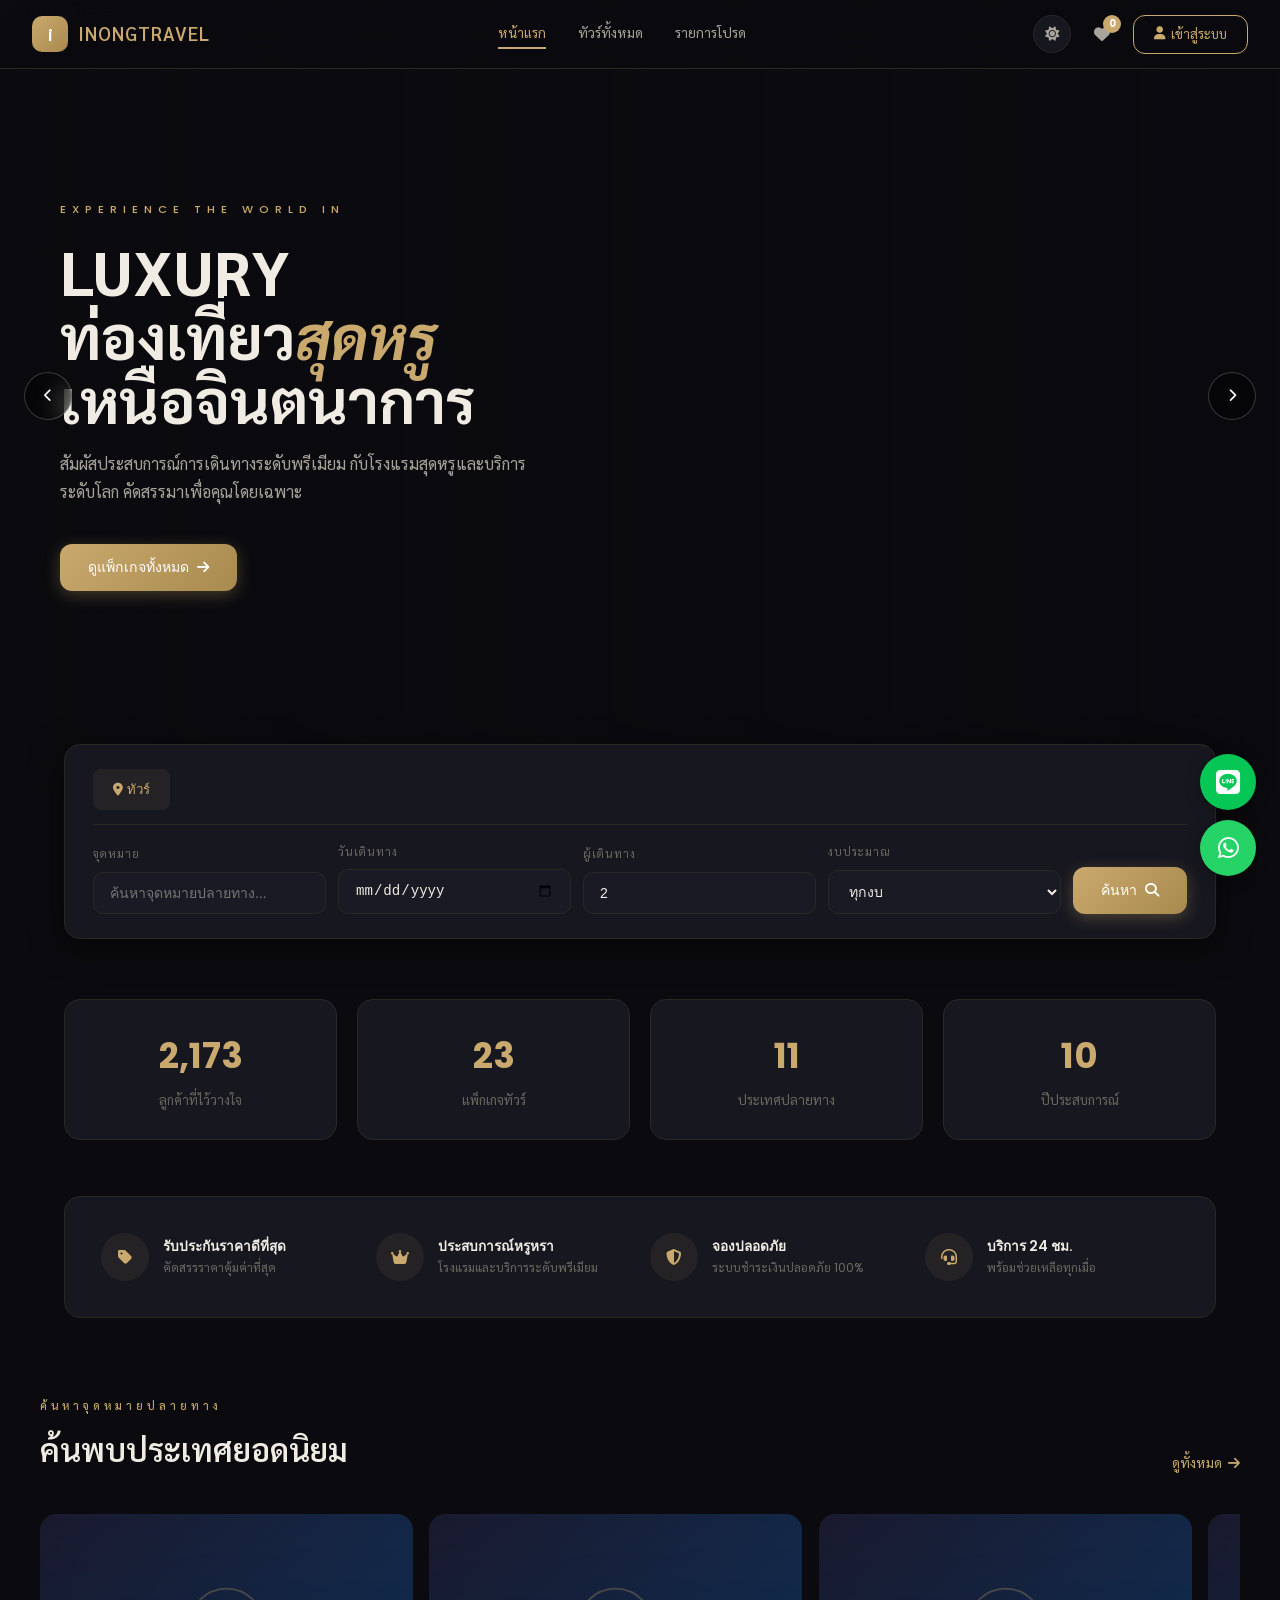
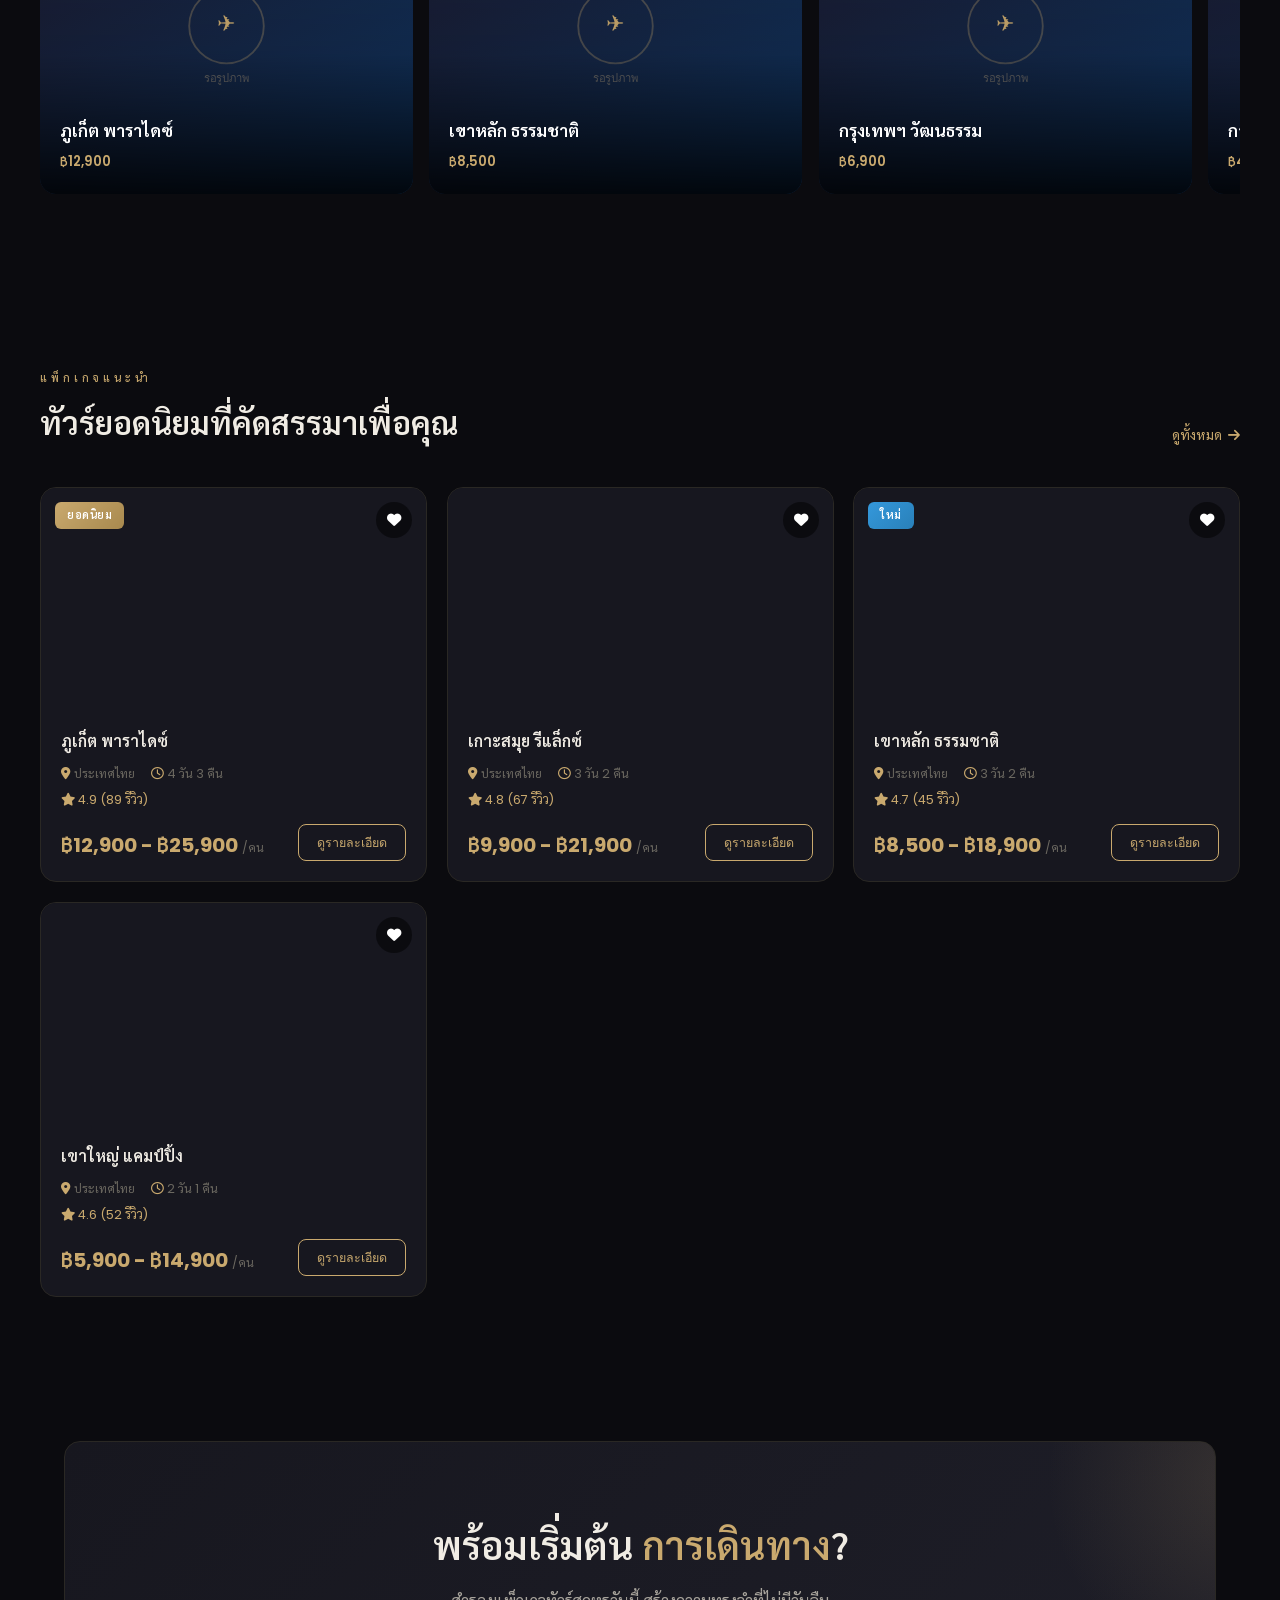
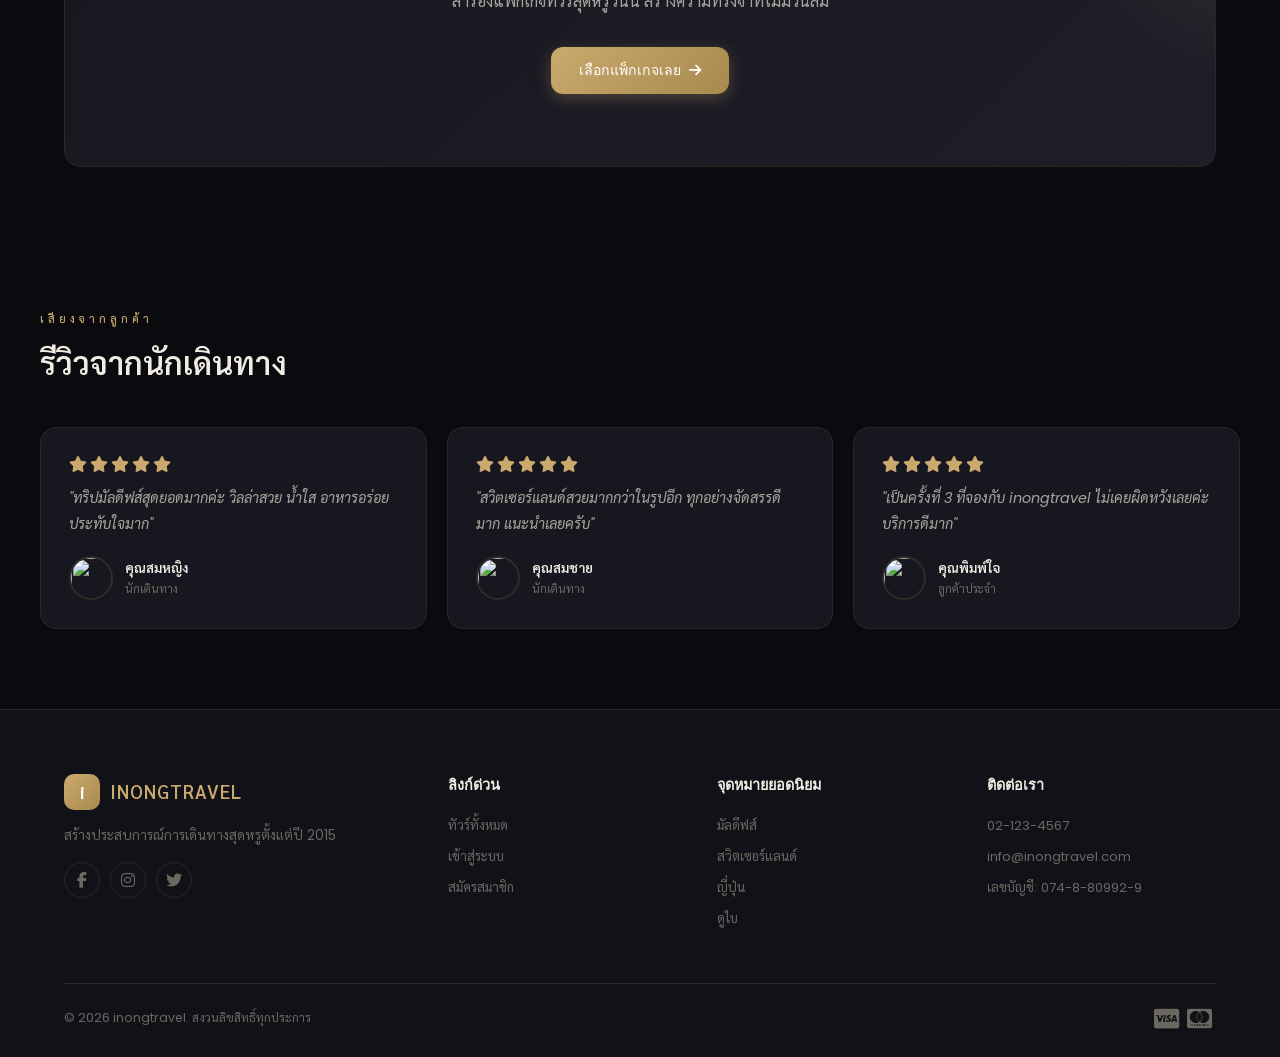
==== commit 06b08c35: "Add files via upload" ====
--- a/index.html
+++ b/index.html
@@ -137,7 +137,7 @@
   getToursFromDB().then(tours=>{
     const types=['beach','mountain','city','adventure'];
     const dests=types.map(type=>{const t=tours.find(x=>x.type===type);return t?{id:t.id,name:t.name,img:t.images?.[0]||DEFAULT_IMAGES.tourCard,price:t.price,type}:null}).filter(Boolean);
-    grid.innerHTML=dests.map(d=>`<div class="dest-card" onclick="showTourDetail('${d.id}')" style="cursor:pointer;"><img src="${d.img}" alt="${d.name}" loading="lazy" onerror="handleImageError(this,'tourCard')"><div class="overlay"></div><div class="info"><h4>${d.name}</h4><span>&#3645;${d.price.toLocaleString()}</span></div></div>`).join('');
+    grid.innerHTML=dests.map(d=>`<div class="dest-card" onclick="showTourDetail('${d.id}')" style="cursor:pointer;"><img src="${d.img}" alt="${d.name}" loading="lazy" onerror="handleImageError(this,'tourCard')"><div class="overlay"></div><div class="info"><h4>${d.name}</h4><span>฿${d.price.toLocaleString()}</span></div></div>`).join('');
     setupImageErrorHandling();
   });
 }
